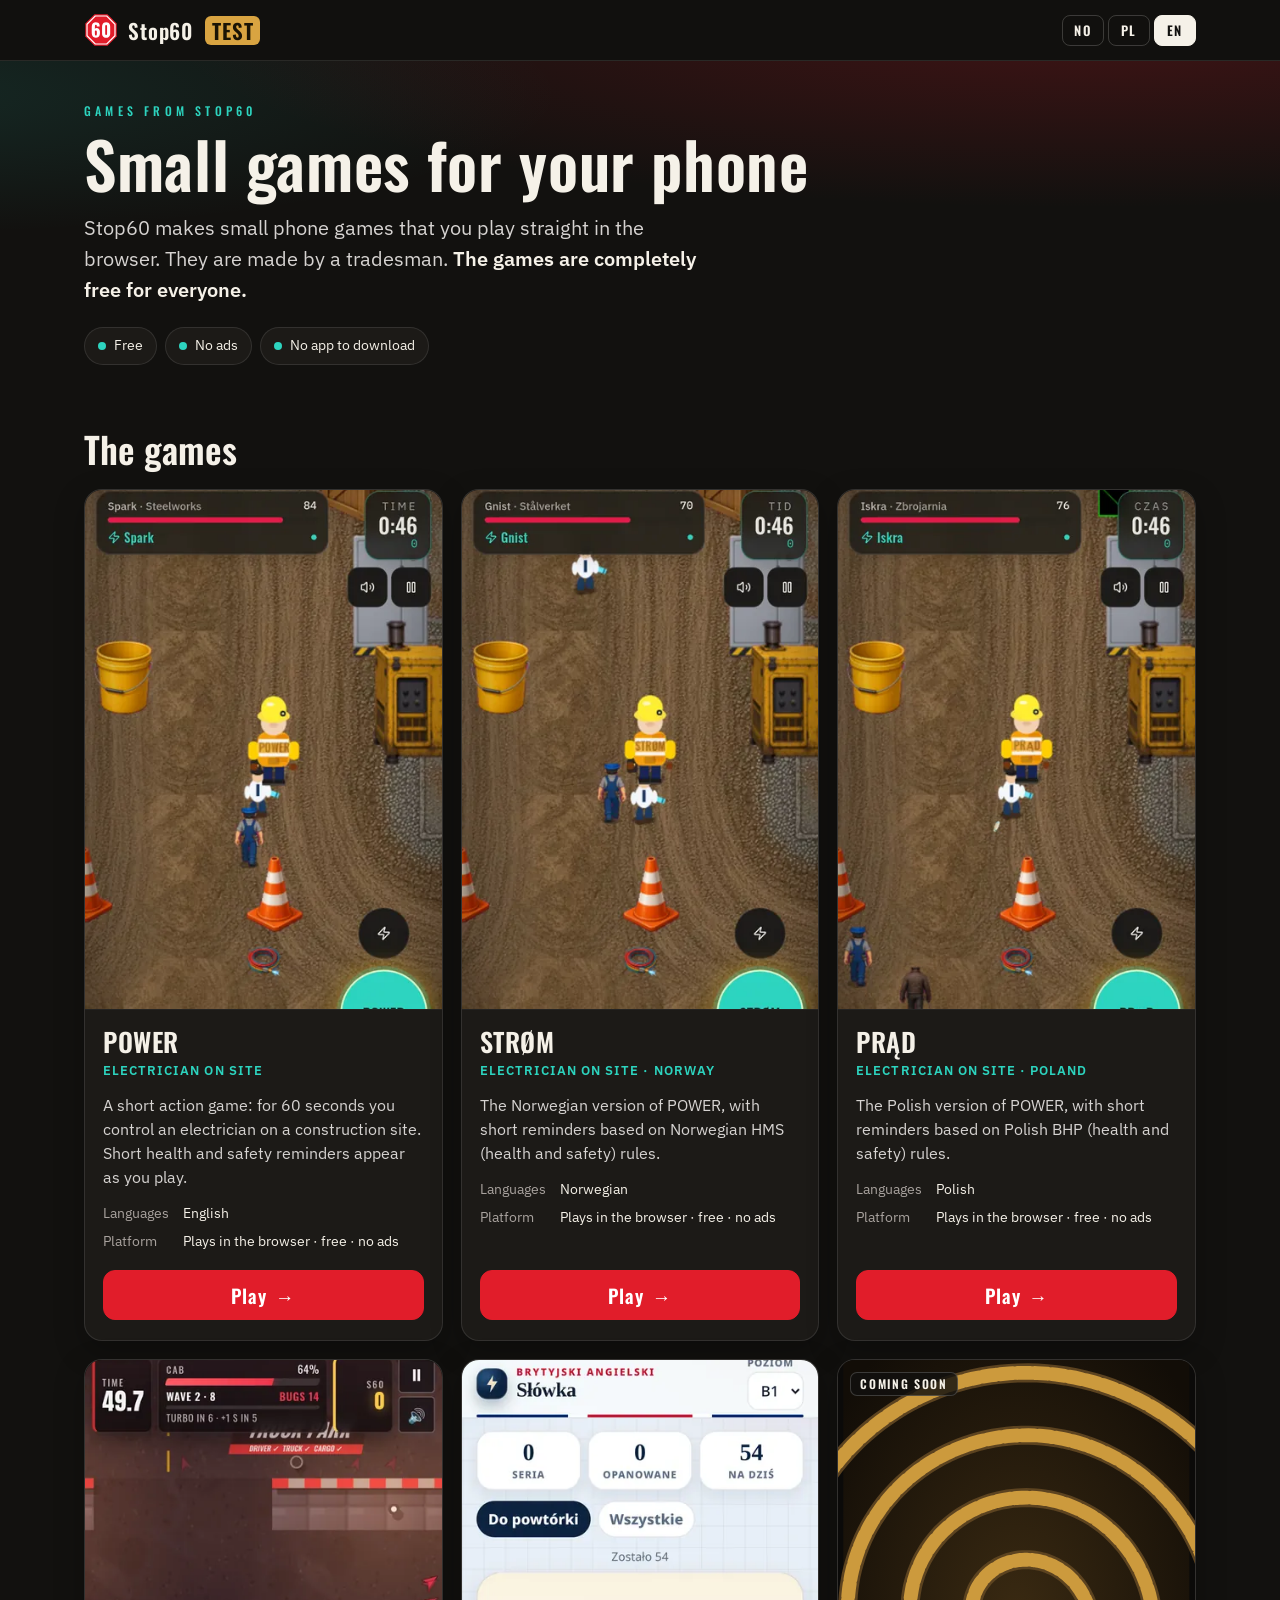
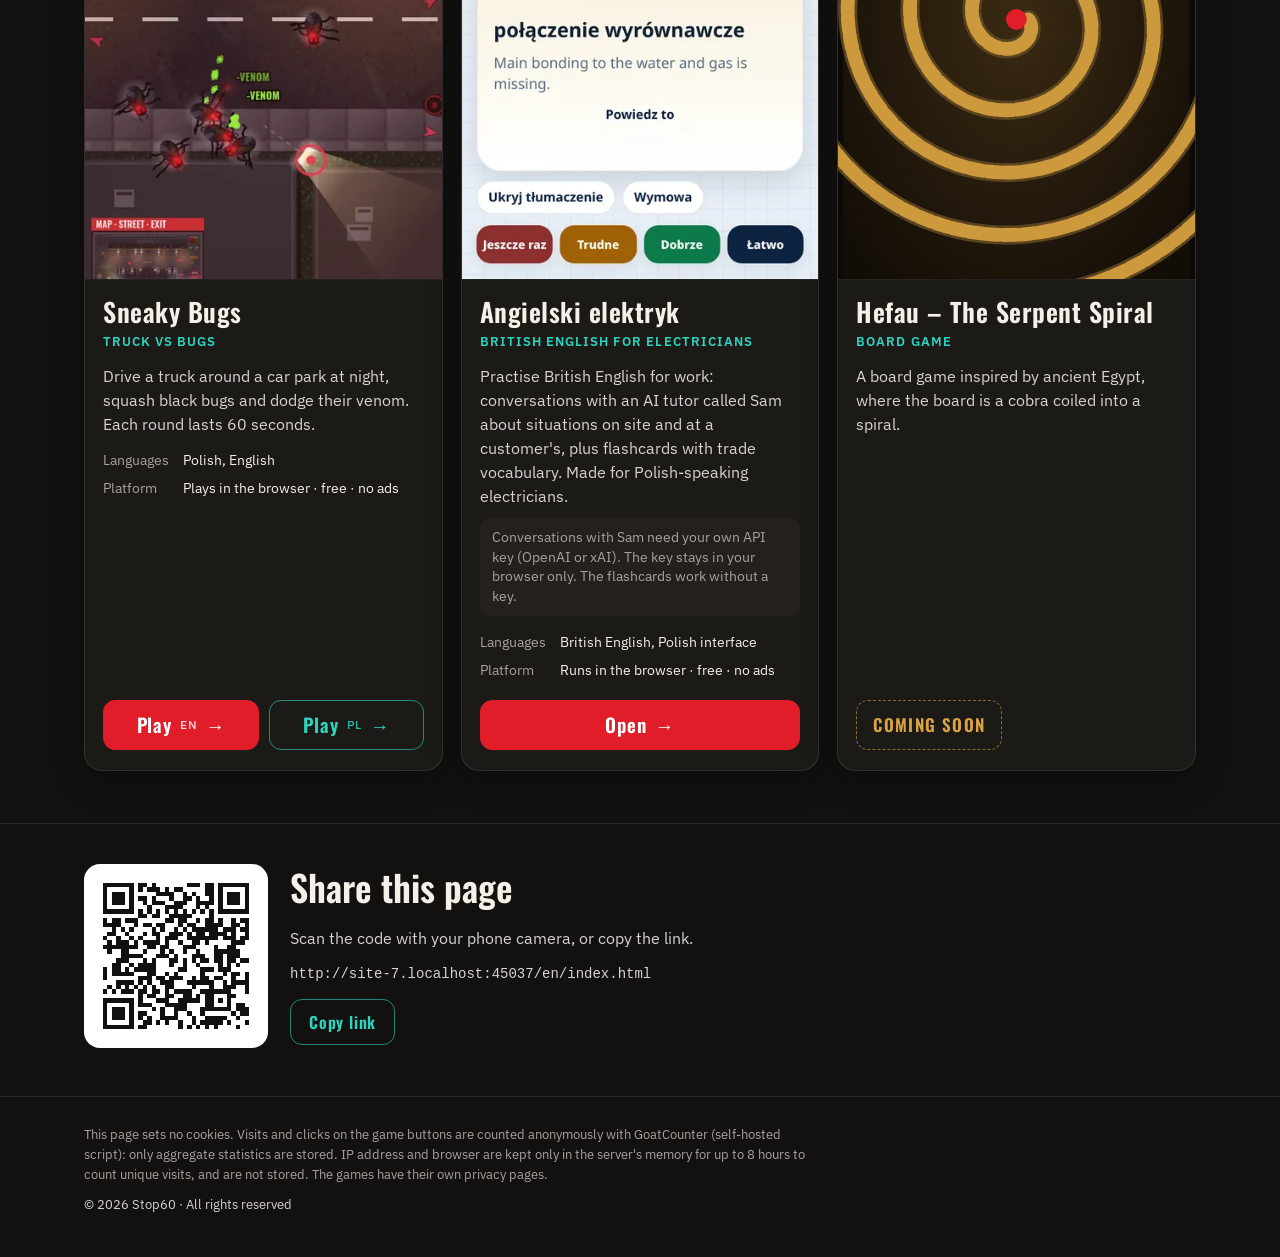
==== en/index.html @ 4aaf7605 "Stop60 portfolio – hidden test (noindex): NO/PL/EN, fresh screenshots, QR share, GoatCounter events," ====
<!DOCTYPE html>
<!-- Copyright (c) 2026 Stop60. All rights reserved. -->
<html lang="en">
<head>
<meta charset="utf-8"/>
<meta name="viewport" content="width=device-width, initial-scale=1, viewport-fit=cover"/>
<meta name="robots" content="noindex,nofollow"/>
<title>Stop60 – small free browser games</title>
<meta name="description" content="Small phone games from Stop60. Play straight in the browser, completely free and with no ads. English, Norwegian and Polish."/>
<meta name="theme-color" content="#12110f"/>
<meta name="color-scheme" content="dark"/>
<link rel="canonical" href="https://stop60.no/portfolio/en/"/>
<link rel="alternate" hreflang="nb" href="https://stop60.no/portfolio/"/>
<link rel="alternate" hreflang="pl" href="https://stop60.no/portfolio/pl/"/>
<link rel="alternate" hreflang="en" href="https://stop60.no/portfolio/en/"/>
<link rel="alternate" hreflang="x-default" href="https://stop60.no/portfolio/"/>
<link rel="icon" type="image/svg+xml" href="../assets/favicon.svg"/>
<link rel="apple-touch-icon" href="../assets/apple-touch-icon.png"/>
<link rel="preload" href="../fonts/oswald-latin.woff2" as="font" type="font/woff2" crossorigin/>
<link rel="stylesheet" href="../fonts/fonts.css"/>
<link rel="stylesheet" href="../assets/style.css?v=1"/>
<meta property="og:type" content="website"/>
<meta property="og:site_name" content="Stop60"/>
<meta property="og:title" content="Stop60 – small free browser games"/>
<meta property="og:description" content="Small phone games from Stop60. Play straight in the browser, completely free and with no ads. English, Norwegian and Polish."/>
<meta property="og:url" content="https://stop60.no/portfolio-test/en/"/>
<meta property="og:locale" content="en_GB"/>
<meta property="og:locale:alternate" content="nb_NO"/>
<meta property="og:locale:alternate" content="pl_PL"/>
<meta property="og:image" content="https://stop60.no/portfolio-test/assets/og-en.jpg"/>
<meta property="og:image:type" content="image/jpeg"/>
<meta property="og:image:width" content="1200"/>
<meta property="og:image:height" content="630"/>
<meta property="og:image:alt" content="Stop60 – Small free browser games"/>
<meta name="twitter:card" content="summary_large_image"/>
<meta name="twitter:title" content="Stop60 – small free browser games"/>
<meta name="twitter:description" content="Small phone games from Stop60. Play straight in the browser, completely free and with no ads. English, Norwegian and Polish."/>
<meta name="twitter:image" content="https://stop60.no/portfolio-test/assets/og-en.jpg"/>
<meta name="twitter:image:alt" content="Stop60 – Small free browser games"/>
<script type="application/ld+json">{"@context":"https://schema.org","@graph":[{"@type":"Organization","@id":"https://stop60.no/#org","name":"Stop60","url":"https://stop60.no/","logo":"https://stop60.no/assets/apple-touch-icon.png"},{"@type":"ItemList","name":"Stop60 – small free browser games","url":"https://stop60.no/portfolio/en/","itemListElement":[{"@type":"ListItem","position":1,"item":{"@type":"VideoGame","name":"POWER","url":"https://stop60.no/power/","description":"A short action game: for 60 seconds you control an electrician on a construction site. Short health and safety reminders appear as you play.","inLanguage":["en"],"image":"https://stop60.no/portfolio-test/assets/img/power-800.webp","operatingSystem":"Any (web browser)","isAccessibleForFree":true,"offers":{"@type":"Offer","price":"0","priceCurrency":"NOK"},"publisher":{"@id":"https://stop60.no/#org"},"author":{"@id":"https://stop60.no/#org"},"gamePlatform":"Web browser","applicationCategory":"GameApplication","playMode":"SinglePlayer"}},{"@type":"ListItem","position":2,"item":{"@type":"VideoGame","name":"STRØM","url":"https://stop60.no/strom/","description":"The Norwegian version of POWER, with short reminders based on Norwegian HMS (health and safety) rules.","inLanguage":["nb"],"image":"https://stop60.no/portfolio-test/assets/img/strom-800.webp","operatingSystem":"Any (web browser)","isAccessibleForFree":true,"offers":{"@type":"Offer","price":"0","priceCurrency":"NOK"},"publisher":{"@id":"https://stop60.no/#org"},"author":{"@id":"https://stop60.no/#org"},"gamePlatform":"Web browser","applicationCategory":"GameApplication","playMode":"SinglePlayer"}},{"@type":"ListItem","position":3,"item":{"@type":"VideoGame","name":"PRĄD","url":"https://stop60.no/prad/","description":"The Polish version of POWER, with short reminders based on Polish BHP (health and safety) rules.","inLanguage":["pl"],"image":"https://stop60.no/portfolio-test/assets/img/prad-800.webp","operatingSystem":"Any (web browser)","isAccessibleForFree":true,"offers":{"@type":"Offer","price":"0","priceCurrency":"NOK"},"publisher":{"@id":"https://stop60.no/#org"},"author":{"@id":"https://stop60.no/#org"},"gamePlatform":"Web browser","applicationCategory":"GameApplication","playMode":"SinglePlayer"}},{"@type":"ListItem","position":4,"item":{"@type":"VideoGame","name":"Sneaky Bugs","url":"https://stop60.no/robaki/","description":"Drive a truck around a car park at night, squash black bugs and dodge their venom. Each round lasts 60 seconds.","inLanguage":["pl","en"],"image":"https://stop60.no/portfolio-test/assets/img/robaki-800.webp","operatingSystem":"Any (web browser)","isAccessibleForFree":true,"offers":{"@type":"Offer","price":"0","priceCurrency":"NOK"},"publisher":{"@id":"https://stop60.no/#org"},"author":{"@id":"https://stop60.no/#org"},"gamePlatform":"Web browser","applicationCategory":"GameApplication","playMode":"SinglePlayer"}},{"@type":"ListItem","position":5,"item":{"@type":"WebApplication","name":"Angielski elektryk","url":"https://stop60.no/angielski-elektryk/","description":"Practise British English for work: conversations with an AI tutor called Sam about situations on site and at a customer's, plus flashcards with trade vocabulary. Made for Polish-speaking electricians.","inLanguage":["en","pl"],"image":"https://stop60.no/portfolio-test/assets/img/angielski-cards-800.webp","operatingSystem":"Any (web browser)","isAccessibleForFree":true,"offers":{"@type":"Offer","price":"0","priceCurrency":"NOK"},"publisher":{"@id":"https://stop60.no/#org"},"author":{"@id":"https://stop60.no/#org"},"applicationCategory":"EducationalApplication"}}]}]}</script>
<script data-goatcounter="https://jtaczala-games.goatcounter.com/count" async src="../count.js"></script>
<script defer src="../assets/qrcode.min.js"></script>
<script defer src="../assets/app.js?v=1"></script>
</head>
<body data-i18n='{&quot;copied&quot;: &quot;Link copied&quot;, &quot;copy&quot;: &quot;Copy link&quot;, &quot;qr&quot;: &quot;QR code for this page&quot;}'>
<a class="skip" href="#main">Skip to content</a>
<header class="top"><div class="wrap">
<a class="brand" href="./" aria-label="Stop60"><img src="../assets/favicon.svg" alt="" width="34" height="34"/><span>Stop60</span> <span class="badge" title="Test version – not published">TEST</span></a>
<nav aria-label="Language"><ul class="lang"><li><a href="../" hreflang="nb" lang="nb" title="Norsk" data-gc="portfolio-lang-no">NO</a></li><li><a href="../pl/" hreflang="pl" lang="pl" title="Polski" data-gc="portfolio-lang-pl">PL</a></li><li><a href="../en/" hreflang="en" lang="en" title="English" data-gc="portfolio-lang-en" aria-current="page">EN</a></li></ul></nav>
</div></header>
<main id="main">
<section class="intro"><div class="wrap">
<p class="k">Games from Stop60</p>
<h1>Small games for your phone</h1>
<p class="lead">Stop60 makes small phone games that you play straight in the browser. They are made by a tradesman. <b>The games are completely free for everyone.</b></p>
<ul class="pills"><li>Free</li><li>No ads</li><li>No app to download</li></ul>
</div></section>
<section class="s" id="games"><div class="wrap">
<h2>The games</h2>
<ul class="games">
<li class="game" id="power"><div class="shot"><img src="../assets/img/power-420.webp" srcset="../assets/img/power-420.webp 420w, ../assets/img/power-800.webp 800w" sizes="(min-width:1080px) 360px, (min-width:720px) 46vw, 92vw" width="800" height="1201" loading="lazy" decoding="async" alt="POWER – screenshot"/></div><div class="body"><h3>POWER</h3><p class="sub">Electrician on site</p><p class="desc">A short action game: for 60 seconds you control an electrician on a construction site. Short health and safety reminders appear as you play.</p><dl class="meta"><dt>Languages</dt><dd>English</dd><dt>Platform</dt><dd>Plays in the browser · free · no ads</dd></dl><div class="acts"><a class="btn" href="/power/?ref=portfolio" data-gc="portfolio-click-power">Play</a></div></div></li>
<li class="game" id="strom"><div class="shot"><img src="../assets/img/strom-420.webp" srcset="../assets/img/strom-420.webp 420w, ../assets/img/strom-800.webp 800w" sizes="(min-width:1080px) 360px, (min-width:720px) 46vw, 92vw" width="800" height="1201" loading="lazy" decoding="async" alt="STRØM – screenshot"/></div><div class="body"><h3>STRØM</h3><p class="sub">Electrician on site · Norway</p><p class="desc">The Norwegian version of POWER, with short reminders based on Norwegian HMS (health and safety) rules.</p><dl class="meta"><dt>Languages</dt><dd>Norwegian</dd><dt>Platform</dt><dd>Plays in the browser · free · no ads</dd></dl><div class="acts"><a class="btn" href="/strom/?ref=portfolio" data-gc="portfolio-click-strom">Play</a></div></div></li>
<li class="game" id="prad"><div class="shot"><img src="../assets/img/prad-420.webp" srcset="../assets/img/prad-420.webp 420w, ../assets/img/prad-800.webp 800w" sizes="(min-width:1080px) 360px, (min-width:720px) 46vw, 92vw" width="800" height="1201" loading="lazy" decoding="async" alt="PRĄD – screenshot"/></div><div class="body"><h3>PRĄD</h3><p class="sub">Electrician on site · Poland</p><p class="desc">The Polish version of POWER, with short reminders based on Polish BHP (health and safety) rules.</p><dl class="meta"><dt>Languages</dt><dd>Polish</dd><dt>Platform</dt><dd>Plays in the browser · free · no ads</dd></dl><div class="acts"><a class="btn" href="/prad/?ref=portfolio" data-gc="portfolio-click-prad">Play</a></div></div></li>
<li class="game" id="robaki"><div class="shot"><img src="../assets/img/robaki-en-420.webp" srcset="../assets/img/robaki-en-420.webp 420w, ../assets/img/robaki-en-800.webp 800w" sizes="(min-width:1080px) 360px, (min-width:720px) 46vw, 92vw" width="800" height="1201" loading="lazy" decoding="async" alt="Sneaky Bugs – screenshot"/></div><div class="body"><h3>Sneaky Bugs</h3><p class="sub">Truck vs bugs</p><p class="desc">Drive a truck around a car park at night, squash black bugs and dodge their venom. Each round lasts 60 seconds.</p><dl class="meta"><dt>Languages</dt><dd>Polish, English</dd><dt>Platform</dt><dd>Plays in the browser · free · no ads</dd></dl><div class="acts"><a class="btn" href="/robaki/en/?ref=portfolio" data-gc="portfolio-click-robaki-en" hreflang="en">Play <small>EN</small></a><a class="btn alt" href="/robaki/?ref=portfolio" data-gc="portfolio-click-robaki" hreflang="pl">Play <small>PL</small></a></div></div></li>
<li class="game" id="angielski"><div class="shot"><img src="../assets/img/angielski-cards-420.webp" srcset="../assets/img/angielski-cards-420.webp 420w, ../assets/img/angielski-cards-800.webp 800w" sizes="(min-width:1080px) 360px, (min-width:720px) 46vw, 92vw" width="800" height="1201" loading="lazy" decoding="async" alt="Angielski elektryk – screenshot"/></div><div class="body"><h3>Angielski elektryk</h3><p class="sub">British English for electricians</p><p class="desc">Practise British English for work: conversations with an AI tutor called Sam about situations on site and at a customer&#x27;s, plus flashcards with trade vocabulary. Made for Polish-speaking electricians.</p><p class="note">Conversations with Sam need your own API key (OpenAI or xAI). The key stays in your browser only. The flashcards work without a key.</p><dl class="meta"><dt>Languages</dt><dd>British English, Polish interface</dd><dt>Platform</dt><dd>Runs in the browser · free · no ads</dd></dl><div class="acts"><a class="btn" href="/angielski-elektryk/?ref=portfolio" data-gc="portfolio-click-angielski">Open</a></div></div></li>
<li class="game" id="hefau"><div class="shot"><svg viewBox="0 0 400 600" role="img" aria-label="Hefau – The Serpent Spiral" xmlns="http://www.w3.org/2000/svg">
<defs><radialGradient id="sg" cx="50%" cy="50%" r="65%"><stop offset="0" stop-color="#3a2a12"/><stop offset="1" stop-color="#120d07"/></radialGradient></defs>
<rect width="400" height="600" fill="url(#sg)"/>
<path d="M214.0,300.0 L214.4,300.6 L214.8,301.1 L215.2,301.8 L215.6,302.4 L215.9,303.1 L216.2,303.8 L216.5,304.5 L216.7,305.3 L216.9,306.1 L217.1,306.9 L217.2,307.7 L217.3,308.5 L217.3,309.4 L217.3,310.3 L217.3,311.2 L217.2,312.1 L217.1,313.0 L216.9,313.9 L216.7,314.8 L216.5,315.8 L216.1,316.7 L215.8,317.6 L215.4,318.6 L214.9,319.5 L214.4,320.4 L213.9,321.3 L213.3,322.2 L212.6,323.1 L211.9,323.9 L211.2,324.8 L210.4,325.6 L209.6,326.4 L208.7,327.1 L207.8,327.9 L206.8,328.6 L205.8,329.2 L204.7,329.9 L203.6,330.5 L202.5,331.0 L201.3,331.5 L200.1,332.0 L198.9,332.4 L197.6,332.8 L196.3,333.1 L195.0,333.4 L193.7,333.6 L192.3,333.8 L190.9,333.9 L189.5,333.9 L188.0,333.9 L186.6,333.8 L185.1,333.7 L183.7,333.5 L182.2,333.2 L180.7,332.9 L179.2,332.5 L177.7,332.1 L176.3,331.6 L174.8,331.0 L173.3,330.3 L171.9,329.6 L170.5,328.8 L169.1,327.9 L167.7,327.0 L166.3,326.0 L165.0,325.0 L163.7,323.9 L162.5,322.7 L161.2,321.5 L160.0,320.2 L158.9,318.8 L157.8,317.4 L156.8,315.9 L155.8,314.4 L154.8,312.8 L153.9,311.2 L153.1,309.5 L152.4,307.8 L151.7,306.0 L151.0,304.2 L150.5,302.3 L150.0,300.4 L149.6,298.5 L149.2,296.6 L148.9,294.6 L148.8,292.6 L148.6,290.5 L148.6,288.5 L148.7,286.4 L148.8,284.4 L149.0,282.3 L149.3,280.2 L149.7,278.1 L150.2,276.0 L150.8,273.9 L151.4,271.8 L152.2,269.7 L153.0,267.7 L153.9,265.6 L154.9,263.6 L156.0,261.6 L157.2,259.7 L158.4,257.8 L159.8,255.9 L161.2,254.1 L162.7,252.3 L164.3,250.5 L166.0,248.8 L167.7,247.2 L169.6,245.6 L171.5,244.1 L173.4,242.6 L175.5,241.3 L177.6,240.0 L179.8,238.7 L182.0,237.6 L184.3,236.5 L186.6,235.5 L189.0,234.6 L191.5,233.8 L194.0,233.1 L196.5,232.5 L199.1,232.0 L201.7,231.5 L204.3,231.2 L207.0,231.0 L209.7,230.9 L212.4,230.9 L215.1,231.0 L217.9,231.2 L220.6,231.5 L223.4,231.9 L226.1,232.4 L228.8,233.1 L231.6,233.8 L234.3,234.7 L236.9,235.7 L239.6,236.8 L242.2,237.9 L244.8,239.3 L247.4,240.7 L249.9,242.2 L252.4,243.8 L254.8,245.6 L257.2,247.4 L259.5,249.3 L261.7,251.4 L263.9,253.5 L266.0,255.7 L268.0,258.0 L269.9,260.5 L271.8,263.0 L273.5,265.5 L275.2,268.2 L276.8,270.9 L278.3,273.8 L279.6,276.6 L280.9,279.6 L282.0,282.6 L283.1,285.7 L284.0,288.8 L284.8,292.0 L285.5,295.2 L286.0,298.5 L286.5,301.7 L286.8,305.1 L287.0,308.4 L287.0,311.8 L286.9,315.2 L286.7,318.6 L286.4,322.0 L285.9,325.4 L285.3,328.8 L284.5,332.2 L283.6,335.6 L282.6,338.9 L281.4,342.3 L280.2,345.6 L278.7,348.8 L277.2,352.0 L275.5,355.2 L273.7,358.3 L271.7,361.4 L269.6,364.4 L267.4,367.3 L265.1,370.1 L262.7,372.9 L260.1,375.6 L257.5,378.2 L254.7,380.7 L251.8,383.1 L248.8,385.4 L245.7,387.6 L242.5,389.7 L239.2,391.6 L235.9,393.5 L232.4,395.2 L228.9,396.8 L225.3,398.2 L221.6,399.6 L217.8,400.7 L214.0,401.8 L210.2,402.7 L206.3,403.4 L202.3,404.0 L198.4,404.5 L194.3,404.8 L190.3,404.9 L186.2,404.9 L182.2,404.8 L178.1,404.4 L174.0,403.9 L169.9,403.3 L165.9,402.5 L161.8,401.5 L157.8,400.4 L153.8,399.1 L149.9,397.7 L146.0,396.1 L142.1,394.3 L138.3,392.4 L134.6,390.3 L130.9,388.1 L127.3,385.7 L123.8,383.2 L120.3,380.6 L117.0,377.8 L113.8,374.8 L110.6,371.7 L107.6,368.5 L104.7,365.2 L101.9,361.8 L99.2,358.2 L96.7,354.5 L94.3,350.7 L92.0,346.8 L89.9,342.8 L87.9,338.7 L86.1,334.5 L84.5,330.3 L83.0,325.9 L81.6,321.5 L80.5,317.0 L79.5,312.5 L78.6,307.9 L78.0,303.3 L77.5,298.6 L77.2,293.9 L77.1,289.2 L77.1,284.5 L77.4,279.7 L77.8,274.9 L78.5,270.2 L79.3,265.5 L80.2,260.7 L81.4,256.0 L82.8,251.4 L84.3,246.7 L86.1,242.2 L88.0,237.6 L90.0,233.2 L92.3,228.8 L94.8,224.5 L97.4,220.2 L100.2,216.1 L103.1,212.0 L106.2,208.1 L109.5,204.3 L112.9,200.5 L116.5,197.0 L120.3,193.5 L124.1,190.2 L128.1,187.0 L132.3,183.9 L136.6,181.0 L141.0,178.3 L145.5,175.7 L150.1,173.3 L154.8,171.1 L159.7,169.1 L164.6,167.2 L169.6,165.5 L174.7,164.0 L179.8,162.7 L185.0,161.6 L190.3,160.7 L195.6,160.0 L200.9,159.5 L206.3,159.2 L211.7,159.1 L217.2,159.2 L222.6,159.5 L228.0,160.1 L233.5,160.8 L238.9,161.8 L244.3,162.9 L249.6,164.3 L254.9,165.9 L260.2,167.7 L265.4,169.7 L270.5,171.9 L275.6,174.3 L280.6,176.9 L285.5,179.7 L290.3,182.7 L295.0,185.9 L299.6,189.3 L304.0,192.9 L308.4,196.6 L312.6,200.6 L316.6,204.7 L320.5,208.9 L324.3,213.3 L327.9,217.9 L331.3,222.6 L334.5,227.5 L337.6,232.5 L340.5,237.6 L343.2,242.9 L345.7,248.2 L347.9,253.7 L350.0,259.3 L351.9,264.9 L353.6,270.7 L355.0,276.5 L356.2,282.4 L357.2,288.3 L358.0,294.3 L358.5,300.4 L358.8,306.4 L358.9,312.5 L358.8,318.6 L358.4,324.8 L357.7,330.9 L356.9,337.0 L355.8,343.1 L354.4,349.1 L352.9,355.1 L351.0,361.1 L349.0,367.0 L346.7,372.8 L344.2,378.6 L341.5,384.3 L338.5,389.8 L335.4,395.3 L332.0,400.7 L328.4,405.9 L324.6,411.1 L320.6,416.0 L316.3,420.9 L311.9,425.6 L307.3,430.1 L302.6,434.4 L297.6,438.6 L292.5,442.6 L287.2,446.4 L281.7,450.0 L276.1,453.4 L270.4,456.6 L264.5,459.6 L258.5,462.4 L252.4,464.9 L246.2,467.2 L239.9,469.3 L233.5,471.1 L227.0,472.7 L220.4,474.0 L213.8,475.1 L207.1,476.0 L200.4,476.6 L193.6,476.9 L186.9,476.9 L180.1,476.7 L173.3,476.3 L166.5,475.6 L159.7,474.6 L152.9,473.3 L146.2,471.8 L139.5,470.1 L132.9,468.1 L126.4,465.8 L119.9,463.2 L113.5,460.4 L107.2,457.4 L101.0,454.1 L95.0,450.6 L89.0,446.8 L83.2,442.8 L77.6,438.6 L72.1,434.1 L66.7,429.4 L61.6,424.5 L56.6,419.4 L51.8,414.1 L47.1,408.7 L42.7,403.0 L38.5,397.1 L34.6,391.1 L30.8,384.9 L27.3,378.6 L24.0,372.1 L21.0,365.5 L18.2,358.7 L15.7,351.8 L13.4,344.9 L11.4,337.8 L9.6,330.6 L8.2,323.4 L7.0,316.1 L6.1,308.7 L5.4,301.3 L5.1,293.9 L5.0,286.4 L5.3,278.9 L5.8,271.4 L6.6,263.9 L7.7,256.5 L9.0,249.1 L10.7,241.7 L12.7,234.3 L14.9,227.1 L17.4,219.9 L20.2,212.8 L23.3,205.8 L26.6,198.9 L30.2,192.1 L34.1,185.4 L38.3,178.9 L42.7,172.5 L47.3,166.3 L52.2,160.3 L57.4,154.4 L62.7,148.8 L68.3,143.3 L74.1,138.1 L80.2,133.0 L86.4,128.2 L92.8,123.6 L99.4,119.2 L106.2,115.1 L113.1,111.3 L120.2,107.7 L127.5,104.4 L134.9,101.3 L142.4,98.6 L150.0,96.1 L157.7,93.9 L165.6,92.0 L173.5,90.4 L181.5,89.1 L189.5,88.1 L197.6,87.4 L205.7,87.1 L213.9,87.0 L222.1,87.2 L230.2,87.8 L238.4,88.7 L246.5,89.9 L254.6,91.4 L262.7,93.2 L270.7,95.3 L278.6,97.8 L286.5,100.5 L294.2,103.6 L301.8,106.9 L309.4,110.6 L316.8,114.5 L324.0,118.8 L331.1,123.3 L338.0,128.1 L344.8,133.1 L351.3,138.5 L357.7,144.0 L363.9,149.9 L369.8,156.0 L375.6,162.3 L381.0,168.8 L386.3,175.6 L391.3,182.6 L396.0,189.8 L400.5,197.1 L404.6,204.7 L408.5,212.4 L412.1,220.3 L415.5,228.3 L418.5,236.4 L421.1,244.7 L423.5,253.1 L425.6,261.6 L427.3,270.2 L428.7,278.9 L429.8,287.6 L430.6,296.4 L431.0,305.2 L431.0,314.0 L430.8,322.9 L430.2,331.8 L429.2,340.6 L427.9,349.4 L426.3,358.2 L424.3,366.9 L422.0,375.6 L419.4,384.2 L416.4,392.7 L413.1,401.0 L409.5,409.3 L405.6,417.4 L401.3,425.4 L396.7,433.3 L391.8,441.0 L386.7,448.5 L381.2,455.8 L375.4,462.9 L369.4,469.8 L363.1,476.4 L356.5,482.9 L349.7,489.1 L342.6,495.0 L335.3,500.7 L327.8,506.1 L320.0,511.2 L312.1,516.0 L303.9,520.5 L295.6,524.7 L287.1,528.6 L278.5,532.2 L269.7,535.4 L260.7,538.4 L251.7,540.9 L242.5,543.2 L233.2,545.0 L223.9,546.6 L214.5,547.7 L205.0,548.6 L195.5,549.0 L186.0,549.1 L176.4,548.8 L166.9,548.2 L157.4,547.1 L147.9,545.8 L138.4,544.0 L129.0,541.9 L119.7,539.4 L110.5,536.6 L101.3,533.4 L92.3,529.9 L83.4,526.0 L74.6,521.8 L66.0,517.2 L57.6,512.3 L49.3,507.0 L41.2,501.5 L33.4,495.6 L25.7,489.4 L18.3,482.9 L11.1,476.2 L4.2,469.1 L-2.5,461.8 L-8.8,454.2 L-14.9,446.3 L-20.7,438.3 L-26.2,429.9 L-31.4,421.4 L-36.3,412.7 L-40.8,403.7 L-45.0,394.6 L-48.9,385.3 L-52.4,375.9 L-55.5,366.3 L-58.3,356.6 L-60.7,346.8 L-62.7,336.8 L-64.4,326.8 L-65.6,316.7 L-66.5,306.6 L-67.0,296.4 L-67.1,286.2 L-66.9,275.9 L-66.2,265.7 L-65.1,255.5 L-63.6,245.3 L-61.8,235.2 L-59.5,225.1 L-56.9,215.1 L-53.9,205.2 L-50.5,195.4 L-46.7,185.7 L-42.6,176.2 L-38.0,166.8 L-33.2,157.6 L-27.9,148.5 L-22.3,139.7 L-16.4,131.1 L-10.1,122.6 L-3.5,114.4 L3.4,106.5 L10.7,98.8 L18.2,91.4 L26.0,84.3 L34.1,77.4 L42.5,70.9 L51.1,64.7 L60.0,58.8 L69.1,53.2 L78.4,48.0 L88.0,43.1 L97.7,38.6 L107.6,34.5 L117.7,30.7 L127.9,27.4 L138.3,24.4 L148.8,21.8 L159.4,19.6 L170.1,17.8 L180.9,16.5 L191.7,15.5 L202.6,14.9 L213.5,14.8 L224.4,15.1 L235.3,15.8 L246.2,16.9 L257.1,18.5 L267.9,20.4 L278.6,22.8 L289.3,25.6 L299.9,28.8 L310.3,32.4 L320.6,36.4 L330.8,40.8 L340.8,45.6 L350.7,50.8 L360.3,56.4 L369.8,62.3 L379.0,68.6 L388.0,75.3 L396.7,82.3 L405.2,89.7 L413.4,97.4 L421.3,105.4 L428.9,113.7 L436.2,122.3 L443.2,131.2 L449.8,140.4 L456.1,149.8 L462.1,159.5 L467.6,169.4 L472.8,179.6 L477.7,189.9 L482.1,200.4 L486.1,211.2 L489.7,222.0 L492.9,233.1 L495.7,244.2 L498.0,255.5 L499.9,266.8 L501.4,278.3 L502.5,289.8 L503.1,301.4 L503.2,313.0 L503.0,324.6 L502.2,336.2 L501.1,347.8 L499.5,359.3 L497.4,370.8 L494.9,382.2 L492.0,393.6 L488.6,404.8 L484.8,415.9 L480.6,426.9 L475.9,437.7 L470.8,448.3 L465.3,458.8 L459.4,469.1 L453.2,479.1 L446.5,488.9 L439.4,498.5 L432.0,507.8 L424.2,516.8 L416.1,525.5 L407.6,533.9 L398.8,542.0 L389.7,549.8 L380.2,557.2 L370.5,564.3 L360.5,571.0 L350.3,577.3 L339.8,583.2 L329.0,588.7 L318.1,593.9 L306.9,598.6 L295.6,602.9 L284.0,606.7 L272.4,610.1 L260.5,613.1 L248.6,615.6 L236.6,617.7 L224.4,619.3 L212.2,620.4 L200.0,621.1" fill="none" stroke="#5c4320" stroke-width="22" stroke-linecap="round"/>
<path d="M214.0,300.0 L214.4,300.6 L214.8,301.1 L215.2,301.8 L215.6,302.4 L215.9,303.1 L216.2,303.8 L216.5,304.5 L216.7,305.3 L216.9,306.1 L217.1,306.9 L217.2,307.7 L217.3,308.5 L217.3,309.4 L217.3,310.3 L217.3,311.2 L217.2,312.1 L217.1,313.0 L216.9,313.9 L216.7,314.8 L216.5,315.8 L216.1,316.7 L215.8,317.6 L215.4,318.6 L214.9,319.5 L214.4,320.4 L213.9,321.3 L213.3,322.2 L212.6,323.1 L211.9,323.9 L211.2,324.8 L210.4,325.6 L209.6,326.4 L208.7,327.1 L207.8,327.9 L206.8,328.6 L205.8,329.2 L204.7,329.9 L203.6,330.5 L202.5,331.0 L201.3,331.5 L200.1,332.0 L198.9,332.4 L197.6,332.8 L196.3,333.1 L195.0,333.4 L193.7,333.6 L192.3,333.8 L190.9,333.9 L189.5,333.9 L188.0,333.9 L186.6,333.8 L185.1,333.7 L183.7,333.5 L182.2,333.2 L180.7,332.9 L179.2,332.5 L177.7,332.1 L176.3,331.6 L174.8,331.0 L173.3,330.3 L171.9,329.6 L170.5,328.8 L169.1,327.9 L167.7,327.0 L166.3,326.0 L165.0,325.0 L163.7,323.9 L162.5,322.7 L161.2,321.5 L160.0,320.2 L158.9,318.8 L157.8,317.4 L156.8,315.9 L155.8,314.4 L154.8,312.8 L153.9,311.2 L153.1,309.5 L152.4,307.8 L151.7,306.0 L151.0,304.2 L150.5,302.3 L150.0,300.4 L149.6,298.5 L149.2,296.6 L148.9,294.6 L148.8,292.6 L148.6,290.5 L148.6,288.5 L148.7,286.4 L148.8,284.4 L149.0,282.3 L149.3,280.2 L149.7,278.1 L150.2,276.0 L150.8,273.9 L151.4,271.8 L152.2,269.7 L153.0,267.7 L153.9,265.6 L154.9,263.6 L156.0,261.6 L157.2,259.7 L158.4,257.8 L159.8,255.9 L161.2,254.1 L162.7,252.3 L164.3,250.5 L166.0,248.8 L167.7,247.2 L169.6,245.6 L171.5,244.1 L173.4,242.6 L175.5,241.3 L177.6,240.0 L179.8,238.7 L182.0,237.6 L184.3,236.5 L186.6,235.5 L189.0,234.6 L191.5,233.8 L194.0,233.1 L196.5,232.5 L199.1,232.0 L201.7,231.5 L204.3,231.2 L207.0,231.0 L209.7,230.9 L212.4,230.9 L215.1,231.0 L217.9,231.2 L220.6,231.5 L223.4,231.9 L226.1,232.4 L228.8,233.1 L231.6,233.8 L234.3,234.7 L236.9,235.7 L239.6,236.8 L242.2,237.9 L244.8,239.3 L247.4,240.7 L249.9,242.2 L252.4,243.8 L254.8,245.6 L257.2,247.4 L259.5,249.3 L261.7,251.4 L263.9,253.5 L266.0,255.7 L268.0,258.0 L269.9,260.5 L271.8,263.0 L273.5,265.5 L275.2,268.2 L276.8,270.9 L278.3,273.8 L279.6,276.6 L280.9,279.6 L282.0,282.6 L283.1,285.7 L284.0,288.8 L284.8,292.0 L285.5,295.2 L286.0,298.5 L286.5,301.7 L286.8,305.1 L287.0,308.4 L287.0,311.8 L286.9,315.2 L286.7,318.6 L286.4,322.0 L285.9,325.4 L285.3,328.8 L284.5,332.2 L283.6,335.6 L282.6,338.9 L281.4,342.3 L280.2,345.6 L278.7,348.8 L277.2,352.0 L275.5,355.2 L273.7,358.3 L271.7,361.4 L269.6,364.4 L267.4,367.3 L265.1,370.1 L262.7,372.9 L260.1,375.6 L257.5,378.2 L254.7,380.7 L251.8,383.1 L248.8,385.4 L245.7,387.6 L242.5,389.7 L239.2,391.6 L235.9,393.5 L232.4,395.2 L228.9,396.8 L225.3,398.2 L221.6,399.6 L217.8,400.7 L214.0,401.8 L210.2,402.7 L206.3,403.4 L202.3,404.0 L198.4,404.5 L194.3,404.8 L190.3,404.9 L186.2,404.9 L182.2,404.8 L178.1,404.4 L174.0,403.9 L169.9,403.3 L165.9,402.5 L161.8,401.5 L157.8,400.4 L153.8,399.1 L149.9,397.7 L146.0,396.1 L142.1,394.3 L138.3,392.4 L134.6,390.3 L130.9,388.1 L127.3,385.7 L123.8,383.2 L120.3,380.6 L117.0,377.8 L113.8,374.8 L110.6,371.7 L107.6,368.5 L104.7,365.2 L101.9,361.8 L99.2,358.2 L96.7,354.5 L94.3,350.7 L92.0,346.8 L89.9,342.8 L87.9,338.7 L86.1,334.5 L84.5,330.3 L83.0,325.9 L81.6,321.5 L80.5,317.0 L79.5,312.5 L78.6,307.9 L78.0,303.3 L77.5,298.6 L77.2,293.9 L77.1,289.2 L77.1,284.5 L77.4,279.7 L77.8,274.9 L78.5,270.2 L79.3,265.5 L80.2,260.7 L81.4,256.0 L82.8,251.4 L84.3,246.7 L86.1,242.2 L88.0,237.6 L90.0,233.2 L92.3,228.8 L94.8,224.5 L97.4,220.2 L100.2,216.1 L103.1,212.0 L106.2,208.1 L109.5,204.3 L112.9,200.5 L116.5,197.0 L120.3,193.5 L124.1,190.2 L128.1,187.0 L132.3,183.9 L136.6,181.0 L141.0,178.3 L145.5,175.7 L150.1,173.3 L154.8,171.1 L159.7,169.1 L164.6,167.2 L169.6,165.5 L174.7,164.0 L179.8,162.7 L185.0,161.6 L190.3,160.7 L195.6,160.0 L200.9,159.5 L206.3,159.2 L211.7,159.1 L217.2,159.2 L222.6,159.5 L228.0,160.1 L233.5,160.8 L238.9,161.8 L244.3,162.9 L249.6,164.3 L254.9,165.9 L260.2,167.7 L265.4,169.7 L270.5,171.9 L275.6,174.3 L280.6,176.9 L285.5,179.7 L290.3,182.7 L295.0,185.9 L299.6,189.3 L304.0,192.9 L308.4,196.6 L312.6,200.6 L316.6,204.7 L320.5,208.9 L324.3,213.3 L327.9,217.9 L331.3,222.6 L334.5,227.5 L337.6,232.5 L340.5,237.6 L343.2,242.9 L345.7,248.2 L347.9,253.7 L350.0,259.3 L351.9,264.9 L353.6,270.7 L355.0,276.5 L356.2,282.4 L357.2,288.3 L358.0,294.3 L358.5,300.4 L358.8,306.4 L358.9,312.5 L358.8,318.6 L358.4,324.8 L357.7,330.9 L356.9,337.0 L355.8,343.1 L354.4,349.1 L352.9,355.1 L351.0,361.1 L349.0,367.0 L346.7,372.8 L344.2,378.6 L341.5,384.3 L338.5,389.8 L335.4,395.3 L332.0,400.7 L328.4,405.9 L324.6,411.1 L320.6,416.0 L316.3,420.9 L311.9,425.6 L307.3,430.1 L302.6,434.4 L297.6,438.6 L292.5,442.6 L287.2,446.4 L281.7,450.0 L276.1,453.4 L270.4,456.6 L264.5,459.6 L258.5,462.4 L252.4,464.9 L246.2,467.2 L239.9,469.3 L233.5,471.1 L227.0,472.7 L220.4,474.0 L213.8,475.1 L207.1,476.0 L200.4,476.6 L193.6,476.9 L186.9,476.9 L180.1,476.7 L173.3,476.3 L166.5,475.6 L159.7,474.6 L152.9,473.3 L146.2,471.8 L139.5,470.1 L132.9,468.1 L126.4,465.8 L119.9,463.2 L113.5,460.4 L107.2,457.4 L101.0,454.1 L95.0,450.6 L89.0,446.8 L83.2,442.8 L77.6,438.6 L72.1,434.1 L66.7,429.4 L61.6,424.5 L56.6,419.4 L51.8,414.1 L47.1,408.7 L42.7,403.0 L38.5,397.1 L34.6,391.1 L30.8,384.9 L27.3,378.6 L24.0,372.1 L21.0,365.5 L18.2,358.7 L15.7,351.8 L13.4,344.9 L11.4,337.8 L9.6,330.6 L8.2,323.4 L7.0,316.1 L6.1,308.7 L5.4,301.3 L5.1,293.9 L5.0,286.4 L5.3,278.9 L5.8,271.4 L6.6,263.9 L7.7,256.5 L9.0,249.1 L10.7,241.7 L12.7,234.3 L14.9,227.1 L17.4,219.9 L20.2,212.8 L23.3,205.8 L26.6,198.9 L30.2,192.1 L34.1,185.4 L38.3,178.9 L42.7,172.5 L47.3,166.3 L52.2,160.3 L57.4,154.4 L62.7,148.8 L68.3,143.3 L74.1,138.1 L80.2,133.0 L86.4,128.2 L92.8,123.6 L99.4,119.2 L106.2,115.1 L113.1,111.3 L120.2,107.7 L127.5,104.4 L134.9,101.3 L142.4,98.6 L150.0,96.1 L157.7,93.9 L165.6,92.0 L173.5,90.4 L181.5,89.1 L189.5,88.1 L197.6,87.4 L205.7,87.1 L213.9,87.0 L222.1,87.2 L230.2,87.8 L238.4,88.7 L246.5,89.9 L254.6,91.4 L262.7,93.2 L270.7,95.3 L278.6,97.8 L286.5,100.5 L294.2,103.6 L301.8,106.9 L309.4,110.6 L316.8,114.5 L324.0,118.8 L331.1,123.3 L338.0,128.1 L344.8,133.1 L351.3,138.5 L357.7,144.0 L363.9,149.9 L369.8,156.0 L375.6,162.3 L381.0,168.8 L386.3,175.6 L391.3,182.6 L396.0,189.8 L400.5,197.1 L404.6,204.7 L408.5,212.4 L412.1,220.3 L415.5,228.3 L418.5,236.4 L421.1,244.7 L423.5,253.1 L425.6,261.6 L427.3,270.2 L428.7,278.9 L429.8,287.6 L430.6,296.4 L431.0,305.2 L431.0,314.0 L430.8,322.9 L430.2,331.8 L429.2,340.6 L427.9,349.4 L426.3,358.2 L424.3,366.9 L422.0,375.6 L419.4,384.2 L416.4,392.7 L413.1,401.0 L409.5,409.3 L405.6,417.4 L401.3,425.4 L396.7,433.3 L391.8,441.0 L386.7,448.5 L381.2,455.8 L375.4,462.9 L369.4,469.8 L363.1,476.4 L356.5,482.9 L349.7,489.1 L342.6,495.0 L335.3,500.7 L327.8,506.1 L320.0,511.2 L312.1,516.0 L303.9,520.5 L295.6,524.7 L287.1,528.6 L278.5,532.2 L269.7,535.4 L260.7,538.4 L251.7,540.9 L242.5,543.2 L233.2,545.0 L223.9,546.6 L214.5,547.7 L205.0,548.6 L195.5,549.0 L186.0,549.1 L176.4,548.8 L166.9,548.2 L157.4,547.1 L147.9,545.8 L138.4,544.0 L129.0,541.9 L119.7,539.4 L110.5,536.6 L101.3,533.4 L92.3,529.9 L83.4,526.0 L74.6,521.8 L66.0,517.2 L57.6,512.3 L49.3,507.0 L41.2,501.5 L33.4,495.6 L25.7,489.4 L18.3,482.9 L11.1,476.2 L4.2,469.1 L-2.5,461.8 L-8.8,454.2 L-14.9,446.3 L-20.7,438.3 L-26.2,429.9 L-31.4,421.4 L-36.3,412.7 L-40.8,403.7 L-45.0,394.6 L-48.9,385.3 L-52.4,375.9 L-55.5,366.3 L-58.3,356.6 L-60.7,346.8 L-62.7,336.8 L-64.4,326.8 L-65.6,316.7 L-66.5,306.6 L-67.0,296.4 L-67.1,286.2 L-66.9,275.9 L-66.2,265.7 L-65.1,255.5 L-63.6,245.3 L-61.8,235.2 L-59.5,225.1 L-56.9,215.1 L-53.9,205.2 L-50.5,195.4 L-46.7,185.7 L-42.6,176.2 L-38.0,166.8 L-33.2,157.6 L-27.9,148.5 L-22.3,139.7 L-16.4,131.1 L-10.1,122.6 L-3.5,114.4 L3.4,106.5 L10.7,98.8 L18.2,91.4 L26.0,84.3 L34.1,77.4 L42.5,70.9 L51.1,64.7 L60.0,58.8 L69.1,53.2 L78.4,48.0 L88.0,43.1 L97.7,38.6 L107.6,34.5 L117.7,30.7 L127.9,27.4 L138.3,24.4 L148.8,21.8 L159.4,19.6 L170.1,17.8 L180.9,16.5 L191.7,15.5 L202.6,14.9 L213.5,14.8 L224.4,15.1 L235.3,15.8 L246.2,16.9 L257.1,18.5 L267.9,20.4 L278.6,22.8 L289.3,25.6 L299.9,28.8 L310.3,32.4 L320.6,36.4 L330.8,40.8 L340.8,45.6 L350.7,50.8 L360.3,56.4 L369.8,62.3 L379.0,68.6 L388.0,75.3 L396.7,82.3 L405.2,89.7 L413.4,97.4 L421.3,105.4 L428.9,113.7 L436.2,122.3 L443.2,131.2 L449.8,140.4 L456.1,149.8 L462.1,159.5 L467.6,169.4 L472.8,179.6 L477.7,189.9 L482.1,200.4 L486.1,211.2 L489.7,222.0 L492.9,233.1 L495.7,244.2 L498.0,255.5 L499.9,266.8 L501.4,278.3 L502.5,289.8 L503.1,301.4 L503.2,313.0 L503.0,324.6 L502.2,336.2 L501.1,347.8 L499.5,359.3 L497.4,370.8 L494.9,382.2 L492.0,393.6 L488.6,404.8 L484.8,415.9 L480.6,426.9 L475.9,437.7 L470.8,448.3 L465.3,458.8 L459.4,469.1 L453.2,479.1 L446.5,488.9 L439.4,498.5 L432.0,507.8 L424.2,516.8 L416.1,525.5 L407.6,533.9 L398.8,542.0 L389.7,549.8 L380.2,557.2 L370.5,564.3 L360.5,571.0 L350.3,577.3 L339.8,583.2 L329.0,588.7 L318.1,593.9 L306.9,598.6 L295.6,602.9 L284.0,606.7 L272.4,610.1 L260.5,613.1 L248.6,615.6 L236.6,617.7 L224.4,619.3 L212.2,620.4 L200.0,621.1" fill="none" stroke="#d9a441" stroke-width="16" stroke-linecap="round" stroke-dasharray="15 5" opacity=".9"/>
<circle cx="200.0" cy="621.1" r="15" fill="#d9a441"/><circle cx="205.0" cy="616.1" r="2.6" fill="#120d07"/>
<circle cx="200" cy="300" r="12" fill="#e11d2a"/>
</svg><span class="tagl">Coming soon</span></div><div class="body"><h3>Hefau – The Serpent Spiral</h3><p class="sub">Board game</p><p class="desc">A board game inspired by ancient Egypt, where the board is a cobra coiled into a spiral.</p><div class="acts"><span class="soon">Coming soon</span></div></div></li>
</ul>
</div></section>
<section class="share" id="share"><div class="wrap sharebox">
<div class="qr" id="qr" role="img" aria-label="QR code for this page"></div>
<div><h2>Share this page</h2><p>Scan the code with your phone camera, or copy the link.</p><p class="url" id="purl">https://stop60.no/portfolio-test/en/</p>
<div class="sbtn"><button type="button" id="copy">Copy link</button><button type="button" id="nshare" hidden>Share …</button></div></div>
</div></section>
</main>
<footer><div class="wrap">
<p>This page sets no cookies. Visits and clicks on the game buttons are counted anonymously with GoatCounter (self-hosted script): only aggregate statistics are stored. IP address and browser are kept only in the server&#x27;s memory for up to 8 hours to count unique visits, and are not stored. The games have their own privacy pages.</p>
<p class="copy">© 2026 Stop60 · All rights reserved</p>
</div></footer>
</body>
</html>
---- fonts/fonts.css ----
/* Self-hosted fonts (SIL Open Font License 1.1, see THIRD-PARTY-NOTICES.md and fonts/OFL-*.txt).
   IBM Plex Sans © IBM Corp.; Oswald © The Oswald Project Authors. Subsets: latin + latin-ext. */
@font-face {
  font-family: 'IBM Plex Sans';
  font-style: normal;
  font-weight: 400;
  font-stretch: 100%;
  font-display: swap;
  src: url(ibm-plex-sans-latin-ext.woff2) format('woff2');
  unicode-range: U+0100-02BA, U+02BD-02C5, U+02C7-02CC, U+02CE-02D7, U+02DD-02FF, U+0304, U+0308, U+0329, U+1D00-1DBF, U+1E00-1E9F, U+1EF2-1EFF, U+2020, U+20A0-20AB, U+20AD-20C0, U+2113, U+2C60-2C7F, U+A720-A7FF;
}
@font-face {
  font-family: 'IBM Plex Sans';
  font-style: normal;
  font-weight: 400;
  font-stretch: 100%;
  font-display: swap;
  src: url(ibm-plex-sans-latin.woff2) format('woff2');
  unicode-range: U+0000-00FF, U+0131, U+0152-0153, U+02BB-02BC, U+02C6, U+02DA, U+02DC, U+0304, U+0308, U+0329, U+2000-206F, U+20AC, U+2122, U+2191, U+2193, U+2212, U+2215, U+FEFF, U+FFFD;
}
@font-face {
  font-family: 'IBM Plex Sans';
  font-style: normal;
  font-weight: 500;
  font-stretch: 100%;
  font-display: swap;
  src: url(ibm-plex-sans-latin-ext.woff2) format('woff2');
  unicode-range: U+0100-02BA, U+02BD-02C5, U+02C7-02CC, U+02CE-02D7, U+02DD-02FF, U+0304, U+0308, U+0329, U+1D00-1DBF, U+1E00-1E9F, U+1EF2-1EFF, U+2020, U+20A0-20AB, U+20AD-20C0, U+2113, U+2C60-2C7F, U+A720-A7FF;
}
@font-face {
  font-family: 'IBM Plex Sans';
  font-style: normal;
  font-weight: 500;
  font-stretch: 100%;
  font-display: swap;
  src: url(ibm-plex-sans-latin.woff2) format('woff2');
  unicode-range: U+0000-00FF, U+0131, U+0152-0153, U+02BB-02BC, U+02C6, U+02DA, U+02DC, U+0304, U+0308, U+0329, U+2000-206F, U+20AC, U+2122, U+2191, U+2193, U+2212, U+2215, U+FEFF, U+FFFD;
}
@font-face {
  font-family: 'IBM Plex Sans';
  font-style: normal;
  font-weight: 600;
  font-stretch: 100%;
  font-display: swap;
  src: url(ibm-plex-sans-latin-ext.woff2) format('woff2');
  unicode-range: U+0100-02BA, U+02BD-02C5, U+02C7-02CC, U+02CE-02D7, U+02DD-02FF, U+0304, U+0308, U+0329, U+1D00-1DBF, U+1E00-1E9F, U+1EF2-1EFF, U+2020, U+20A0-20AB, U+20AD-20C0, U+2113, U+2C60-2C7F, U+A720-A7FF;
}
@font-face {
  font-family: 'IBM Plex Sans';
  font-style: normal;
  font-weight: 600;
  font-stretch: 100%;
  font-display: swap;
  src: url(ibm-plex-sans-latin.woff2) format('woff2');
  unicode-range: U+0000-00FF, U+0131, U+0152-0153, U+02BB-02BC, U+02C6, U+02DA, U+02DC, U+0304, U+0308, U+0329, U+2000-206F, U+20AC, U+2122, U+2191, U+2193, U+2212, U+2215, U+FEFF, U+FFFD;
}
@font-face {
  font-family: 'Oswald';
  font-style: normal;
  font-weight: 500;
  font-display: swap;
  src: url(oswald-latin-ext.woff2) format('woff2');
  unicode-range: U+0100-02BA, U+02BD-02C5, U+02C7-02CC, U+02CE-02D7, U+02DD-02FF, U+0304, U+0308, U+0329, U+1D00-1DBF, U+1E00-1E9F, U+1EF2-1EFF, U+2020, U+20A0-20AB, U+20AD-20C0, U+2113, U+2C60-2C7F, U+A720-A7FF;
}
@font-face {
  font-family: 'Oswald';
  font-style: normal;
  font-weight: 500;
  font-display: swap;
  src: url(oswald-latin.woff2) format('woff2');
  unicode-range: U+0000-00FF, U+0131, U+0152-0153, U+02BB-02BC, U+02C6, U+02DA, U+02DC, U+0304, U+0308, U+0329, U+2000-206F, U+20AC, U+2122, U+2191, U+2193, U+2212, U+2215, U+FEFF, U+FFFD;
}
@font-face {
  font-family: 'Oswald';
  font-style: normal;
  font-weight: 600;
  font-display: swap;
  src: url(oswald-latin-ext.woff2) format('woff2');
  unicode-range: U+0100-02BA, U+02BD-02C5, U+02C7-02CC, U+02CE-02D7, U+02DD-02FF, U+0304, U+0308, U+0329, U+1D00-1DBF, U+1E00-1E9F, U+1EF2-1EFF, U+2020, U+20A0-20AB, U+20AD-20C0, U+2113, U+2C60-2C7F, U+A720-A7FF;
}
@font-face {
  font-family: 'Oswald';
  font-style: normal;
  font-weight: 600;
  font-display: swap;
  src: url(oswald-latin.woff2) format('woff2');
  unicode-range: U+0000-00FF, U+0131, U+0152-0153, U+02BB-02BC, U+02C6, U+02DA, U+02DC, U+0304, U+0308, U+0329, U+2000-206F, U+20AC, U+2122, U+2191, U+2193, U+2212, U+2215, U+FEFF, U+FFFD;
}
---- assets/style.css ----
/* Stop60 portfolio – © 2026 Stop60 */
:root{--bg:#12110f;--bg2:#1c1a17;--bg3:#24211d;--ink:#f5f1e8;--txt:#e7e5e4;--mut:#a8a29e;--teal:#2dd4bf;--red:#e11d2a;--gold:#d9a441;--line:rgba(255,255,255,.1)}
*{box-sizing:border-box}
html{-webkit-text-size-adjust:100%;scroll-behavior:smooth}
body{margin:0;background:var(--bg);color:var(--txt);font:400 16px/1.55 'IBM Plex Sans',system-ui,-apple-system,Segoe UI,Roboto,sans-serif}
a{color:var(--teal)}
img,svg{max-width:100%;display:block}
.wrap{max-width:72rem;margin:0 auto;padding:0 20px}
.skip{position:absolute;left:-999px}.skip:focus{left:12px;top:12px;z-index:9;background:#fff;color:#000;padding:8px}
/* top bar */
.top{position:sticky;top:0;z-index:5;padding-top:env(safe-area-inset-top,0px);background:rgba(18,17,15,.86);-webkit-backdrop-filter:blur(10px);backdrop-filter:blur(10px);border-bottom:1px solid var(--line)}
.top .wrap{display:flex;align-items:center;justify-content:space-between;gap:12px;height:60px}
.brand{display:flex;align-items:center;gap:10px;text-decoration:none;color:var(--ink)}
.brand img{width:34px;height:34px}
.brand span{font:600 21px/1 'Oswald',sans-serif;letter-spacing:.04em}
.badge{display:inline-block;margin-left:2px;padding:4px 7px;border-radius:6px;background:var(--gold);color:#1a1405;font:600 11px/1 'Oswald',sans-serif;letter-spacing:.16em}
.lang{display:flex;gap:4px;margin:0;padding:0;list-style:none}
.lang a{display:block;min-width:42px;padding:8px 8px;text-align:center;border-radius:8px;font:600 13px/1 'Oswald',sans-serif;letter-spacing:.12em;color:var(--ink);text-decoration:none;border:1px solid rgba(255,255,255,.18)}
.lang a[aria-current]{background:var(--ink);color:var(--bg);border-color:var(--ink)}
/* intro */
.intro{padding:44px 0 30px;background:radial-gradient(120% 90% at 85% -10%,rgba(225,29,42,.22),transparent 60%),radial-gradient(90% 70% at -10% 10%,rgba(45,212,191,.12),transparent 60%)}
.k{font:500 12px/1 'Oswald',sans-serif;letter-spacing:.35em;text-transform:uppercase;color:var(--teal);margin:0 0 14px}
h1{font:600 clamp(36px,9vw,64px)/1.02 'Oswald',sans-serif;color:var(--ink);margin:0 0 16px;letter-spacing:.01em}
.lead{max-width:40rem;margin:0 0 22px;font-size:clamp(17px,4.4vw,20px);color:#d6d3d1}
.lead b{color:var(--ink);font-weight:600}
.pills{display:flex;flex-wrap:wrap;gap:8px;margin:0;padding:0;list-style:none}
.pills li{display:flex;align-items:center;gap:8px;padding:7px 13px;border-radius:999px;background:var(--bg2);border:1px solid var(--line);font-size:14px;color:var(--ink)}
.pills li::before{content:"";width:8px;height:8px;border-radius:50%;background:var(--teal)}
/* games */
section.s{padding:34px 0 52px}
h2{font:600 clamp(26px,5vw,36px)/1.1 'Oswald',sans-serif;color:var(--ink);margin:0 0 20px}
.games{display:grid;gap:18px;grid-template-columns:1fr;margin:0;padding:0;list-style:none}
@media (min-width:720px){.games{grid-template-columns:repeat(2,1fr)}}
@media (min-width:1080px){.games{grid-template-columns:repeat(3,1fr)}}
.game{display:flex;flex-direction:column;background:var(--bg2);border:1px solid var(--line);border-radius:18px;overflow:hidden;box-shadow:0 10px 30px rgba(0,0,0,.25)}
.shot{position:relative;aspect-ratio:2/3;max-height:520px;background:#0b0a09;overflow:hidden;border-bottom:1px solid var(--line)}
.shot img,.shot svg{width:100%;height:100%;object-fit:cover;object-position:50% 55%}
.shot .tagl{position:absolute;left:12px;top:12px;padding:5px 9px;border-radius:7px;background:rgba(18,17,15,.82);color:var(--ink);font:600 12px/1 'Oswald',sans-serif;letter-spacing:.14em;text-transform:uppercase;border:1px solid rgba(255,255,255,.18)}
@media (max-width:719px){.shot{aspect-ratio:4/5}}
.body{display:flex;flex-direction:column;flex:1;padding:18px 18px 20px}
.game h3{font:600 26px/1.05 'Oswald',sans-serif;color:var(--ink);margin:0;letter-spacing:.02em}
.sub{margin:6px 0 12px;font-size:13px;letter-spacing:.08em;text-transform:uppercase;color:var(--teal);font-weight:600}
.desc{margin:0 0 10px;color:#d6d3d1;font-size:15.5px}
.note{margin:0 0 12px;padding:10px 12px;border-radius:10px;background:var(--bg3);color:var(--mut);font-size:13.5px;line-height:1.45}
dl.meta{display:grid;grid-template-columns:auto 1fr;gap:6px 14px;margin:4px 0 18px;font-size:14px}
dl.meta dt{color:var(--mut)}dl.meta dd{margin:0;color:var(--ink)}
.acts{display:flex;flex-wrap:wrap;gap:10px;margin-top:auto}
.btn{flex:1 1 auto;display:inline-flex;align-items:center;justify-content:center;gap:8px;min-height:50px;padding:0 20px;border-radius:12px;background:var(--red);border:1px solid var(--red);color:#fff;text-decoration:none;font:600 19px/1 'Oswald',sans-serif;letter-spacing:.05em;transition:transform .12s,filter .12s}
.btn::after{content:"→"}
.btn.alt{background:transparent;border-color:rgba(45,212,191,.6);color:var(--teal)}
.btn:hover,.btn:focus-visible{transform:translateY(-1px);filter:brightness(1.08)}
.btn small{font:500 12px/1 'IBM Plex Sans',sans-serif;letter-spacing:.06em;opacity:.85}
.soon{display:inline-flex;align-items:center;min-height:50px;padding:0 16px;border-radius:12px;border:1px dashed rgba(217,164,65,.6);color:var(--gold);font:600 17px/1 'Oswald',sans-serif;letter-spacing:.08em;text-transform:uppercase}
/* share */
.share{border-top:1px solid var(--line);padding:40px 0 48px}
.sharebox{display:grid;gap:22px;align-items:center;grid-template-columns:1fr}
@media (min-width:720px){.sharebox{grid-template-columns:auto 1fr}}
.qr{width:184px;height:184px;padding:10px;background:#fff;border-radius:16px}
.qr svg{width:100%;height:100%}
.share p{margin:0 0 14px;color:#d6d3d1;max-width:34rem}
.url{font:500 14px/1.4 ui-monospace,SFMono-Regular,Menlo,monospace;color:var(--ink);word-break:break-all;margin:0 0 14px}
.sbtn{display:flex;flex-wrap:wrap;gap:10px}
.sbtn button{min-height:46px;padding:0 18px;border-radius:12px;border:1px solid rgba(45,212,191,.6);background:transparent;color:var(--teal);font:600 16px/1 'Oswald',sans-serif;letter-spacing:.05em;cursor:pointer}
.sbtn button[hidden]{display:none}
footer{border-top:1px solid var(--line);padding:28px 0 calc(env(safe-area-inset-bottom,0px) + 32px);color:var(--mut);font-size:13px}
footer p{margin:0 0 10px;max-width:46rem}
footer .copy{color:#d6d3d1}
@media (prefers-reduced-motion:reduce){html{scroll-behavior:auto}.btn{transition:none}}
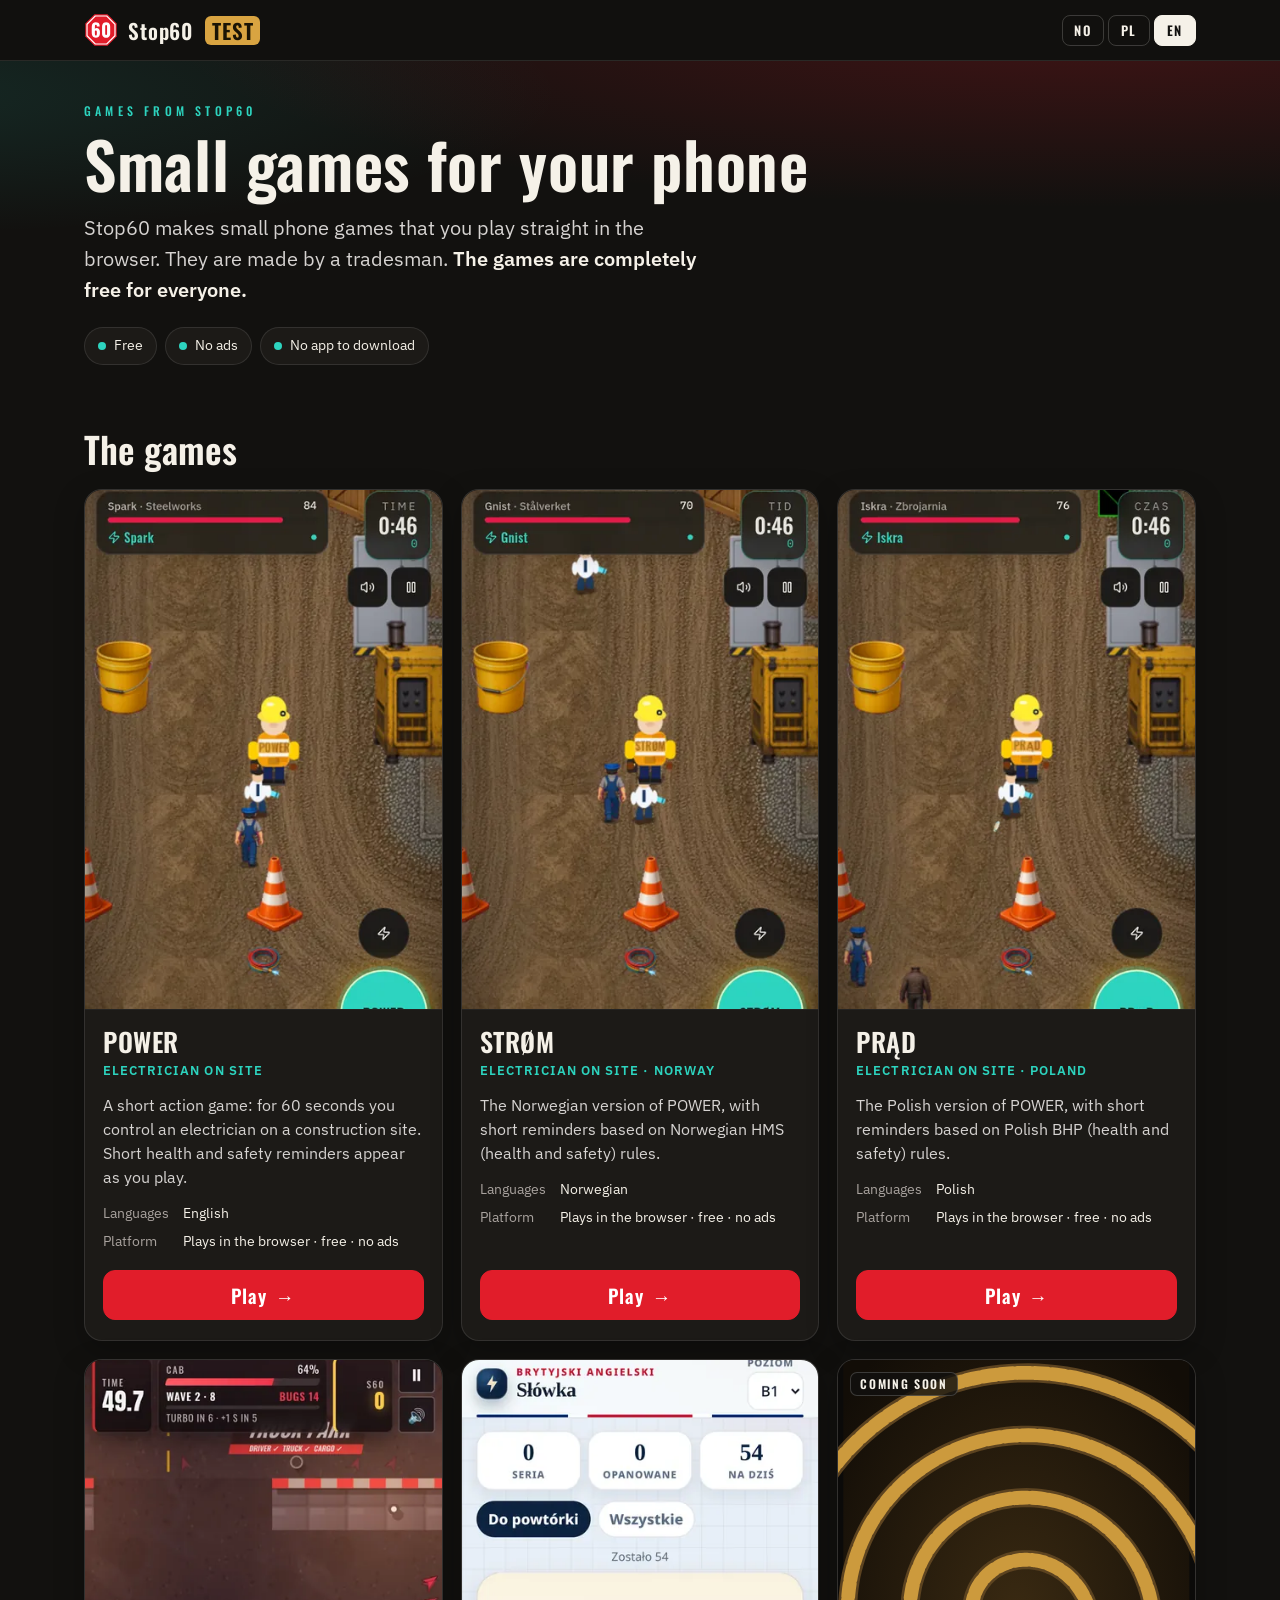
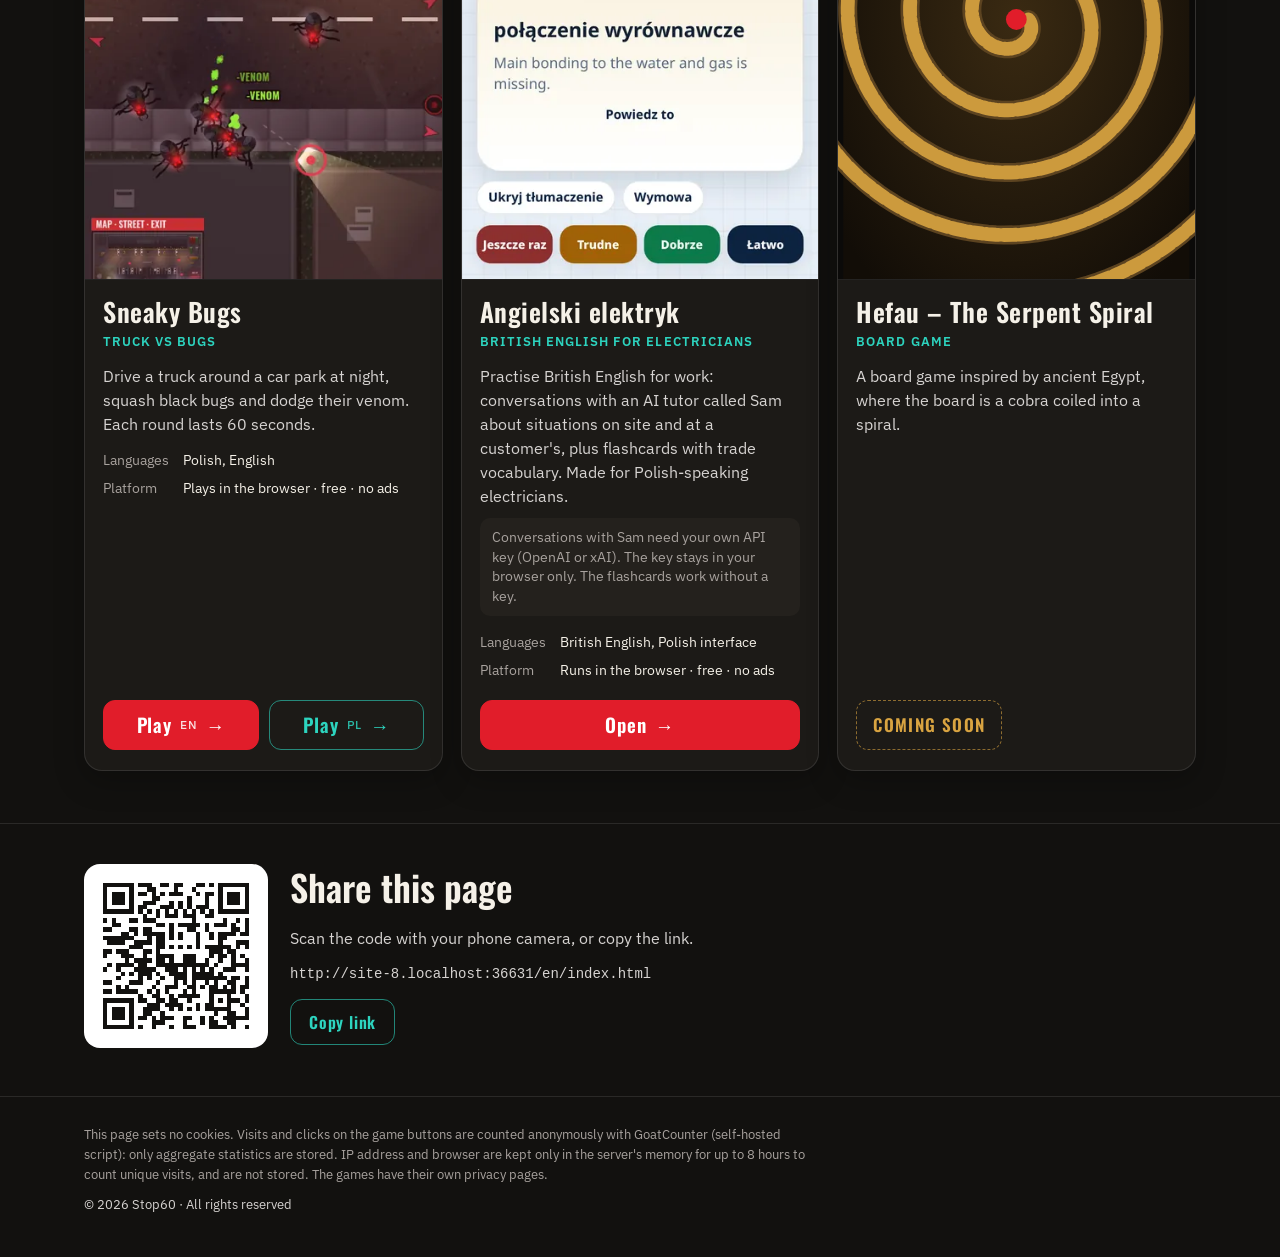
==== commit cf9ae7e5: "Mobile screenshot crop: keep HUD and player in frame" ====
--- a/en/index.html
+++ b/en/index.html
@@ -18,7 +18,7 @@
 <link rel="apple-touch-icon" href="../assets/apple-touch-icon.png"/>
 <link rel="preload" href="../fonts/oswald-latin.woff2" as="font" type="font/woff2" crossorigin/>
 <link rel="stylesheet" href="../fonts/fonts.css"/>
-<link rel="stylesheet" href="../assets/style.css?v=1"/>
+<link rel="stylesheet" href="../assets/style.css?v=2"/>
 <meta property="og:type" content="website"/>
 <meta property="og:site_name" content="Stop60"/>
 <meta property="og:title" content="Stop60 – small free browser games"/>
--- a/assets/style.css
+++ b/assets/style.css
@@ -36,7 +36,7 @@
 .shot{position:relative;aspect-ratio:2/3;max-height:520px;background:#0b0a09;overflow:hidden;border-bottom:1px solid var(--line)}
 .shot img,.shot svg{width:100%;height:100%;object-fit:cover;object-position:50% 55%}
 .shot .tagl{position:absolute;left:12px;top:12px;padding:5px 9px;border-radius:7px;background:rgba(18,17,15,.82);color:var(--ink);font:600 12px/1 'Oswald',sans-serif;letter-spacing:.14em;text-transform:uppercase;border:1px solid rgba(255,255,255,.18)}
-@media (max-width:719px){.shot{aspect-ratio:4/5}}
+@media (max-width:719px){.shot{aspect-ratio:4/5}.shot img{object-position:50% 30%}}
 .body{display:flex;flex-direction:column;flex:1;padding:18px 18px 20px}
 .game h3{font:600 26px/1.05 'Oswald',sans-serif;color:var(--ink);margin:0;letter-spacing:.02em}
 .sub{margin:6px 0 12px;font-size:13px;letter-spacing:.08em;text-transform:uppercase;color:var(--teal);font-weight:600}
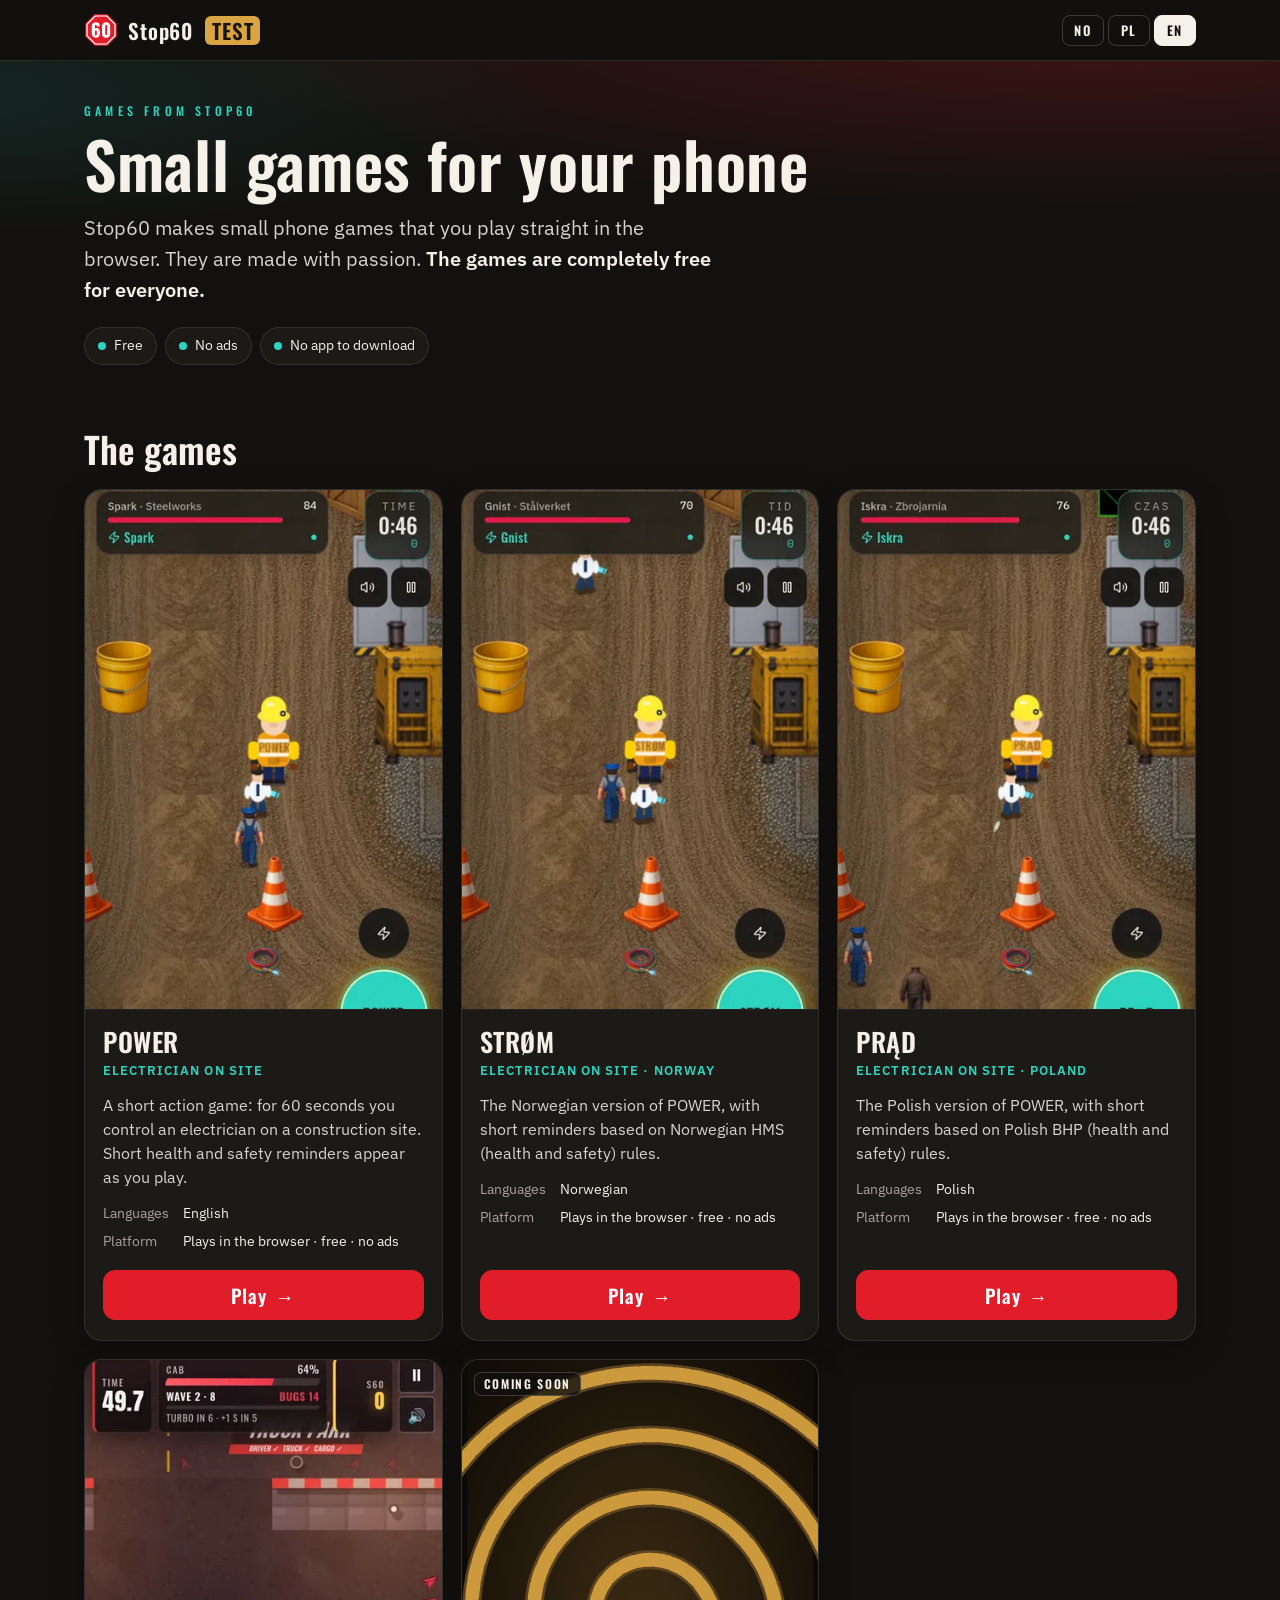
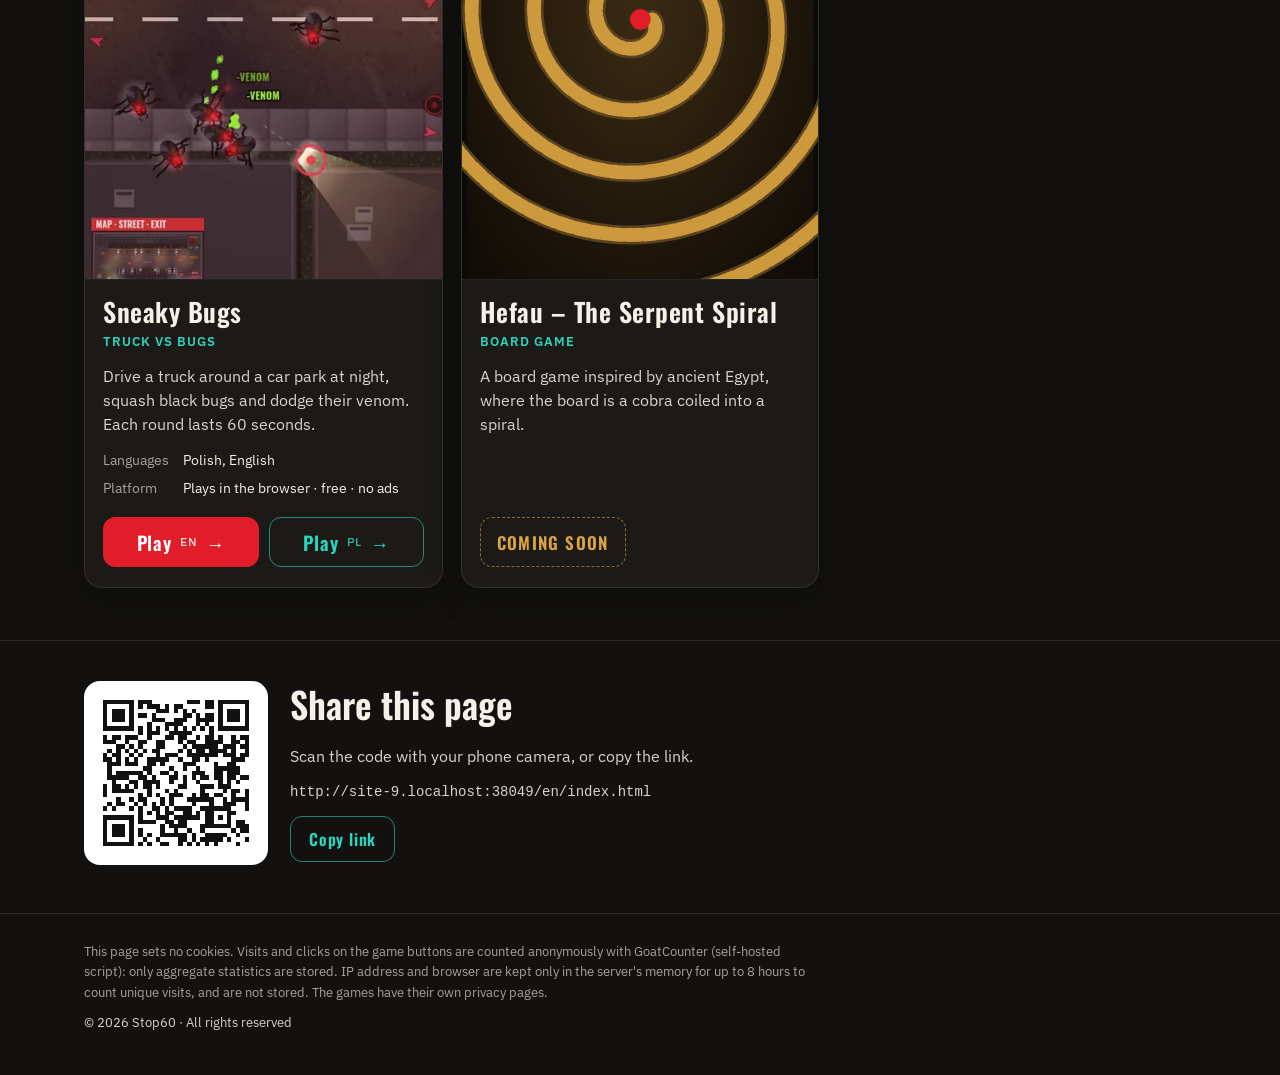
==== commit 1c8747e4: "Remove Angielski elektryk from portfolio (card, JSON-LD, OG images, event); intro: games made with p" ====
--- a/en/index.html
+++ b/en/index.html
@@ -27,7 +27,7 @@
 <meta property="og:locale" content="en_GB"/>
 <meta property="og:locale:alternate" content="nb_NO"/>
 <meta property="og:locale:alternate" content="pl_PL"/>
-<meta property="og:image" content="https://stop60.no/portfolio-test/assets/og-en.jpg"/>
+<meta property="og:image" content="https://stop60.no/portfolio-test/assets/og-en.jpg?v=2"/>
 <meta property="og:image:type" content="image/jpeg"/>
 <meta property="og:image:width" content="1200"/>
 <meta property="og:image:height" content="630"/>
@@ -35,9 +35,9 @@
 <meta name="twitter:card" content="summary_large_image"/>
 <meta name="twitter:title" content="Stop60 – small free browser games"/>
 <meta name="twitter:description" content="Small phone games from Stop60. Play straight in the browser, completely free and with no ads. English, Norwegian and Polish."/>
-<meta name="twitter:image" content="https://stop60.no/portfolio-test/assets/og-en.jpg"/>
+<meta name="twitter:image" content="https://stop60.no/portfolio-test/assets/og-en.jpg?v=2"/>
 <meta name="twitter:image:alt" content="Stop60 – Small free browser games"/>
-<script type="application/ld+json">{"@context":"https://schema.org","@graph":[{"@type":"Organization","@id":"https://stop60.no/#org","name":"Stop60","url":"https://stop60.no/","logo":"https://stop60.no/assets/apple-touch-icon.png"},{"@type":"ItemList","name":"Stop60 – small free browser games","url":"https://stop60.no/portfolio/en/","itemListElement":[{"@type":"ListItem","position":1,"item":{"@type":"VideoGame","name":"POWER","url":"https://stop60.no/power/","description":"A short action game: for 60 seconds you control an electrician on a construction site. Short health and safety reminders appear as you play.","inLanguage":["en"],"image":"https://stop60.no/portfolio-test/assets/img/power-800.webp","operatingSystem":"Any (web browser)","isAccessibleForFree":true,"offers":{"@type":"Offer","price":"0","priceCurrency":"NOK"},"publisher":{"@id":"https://stop60.no/#org"},"author":{"@id":"https://stop60.no/#org"},"gamePlatform":"Web browser","applicationCategory":"GameApplication","playMode":"SinglePlayer"}},{"@type":"ListItem","position":2,"item":{"@type":"VideoGame","name":"STRØM","url":"https://stop60.no/strom/","description":"The Norwegian version of POWER, with short reminders based on Norwegian HMS (health and safety) rules.","inLanguage":["nb"],"image":"https://stop60.no/portfolio-test/assets/img/strom-800.webp","operatingSystem":"Any (web browser)","isAccessibleForFree":true,"offers":{"@type":"Offer","price":"0","priceCurrency":"NOK"},"publisher":{"@id":"https://stop60.no/#org"},"author":{"@id":"https://stop60.no/#org"},"gamePlatform":"Web browser","applicationCategory":"GameApplication","playMode":"SinglePlayer"}},{"@type":"ListItem","position":3,"item":{"@type":"VideoGame","name":"PRĄD","url":"https://stop60.no/prad/","description":"The Polish version of POWER, with short reminders based on Polish BHP (health and safety) rules.","inLanguage":["pl"],"image":"https://stop60.no/portfolio-test/assets/img/prad-800.webp","operatingSystem":"Any (web browser)","isAccessibleForFree":true,"offers":{"@type":"Offer","price":"0","priceCurrency":"NOK"},"publisher":{"@id":"https://stop60.no/#org"},"author":{"@id":"https://stop60.no/#org"},"gamePlatform":"Web browser","applicationCategory":"GameApplication","playMode":"SinglePlayer"}},{"@type":"ListItem","position":4,"item":{"@type":"VideoGame","name":"Sneaky Bugs","url":"https://stop60.no/robaki/","description":"Drive a truck around a car park at night, squash black bugs and dodge their venom. Each round lasts 60 seconds.","inLanguage":["pl","en"],"image":"https://stop60.no/portfolio-test/assets/img/robaki-800.webp","operatingSystem":"Any (web browser)","isAccessibleForFree":true,"offers":{"@type":"Offer","price":"0","priceCurrency":"NOK"},"publisher":{"@id":"https://stop60.no/#org"},"author":{"@id":"https://stop60.no/#org"},"gamePlatform":"Web browser","applicationCategory":"GameApplication","playMode":"SinglePlayer"}},{"@type":"ListItem","position":5,"item":{"@type":"WebApplication","name":"Angielski elektryk","url":"https://stop60.no/angielski-elektryk/","description":"Practise British English for work: conversations with an AI tutor called Sam about situations on site and at a customer's, plus flashcards with trade vocabulary. Made for Polish-speaking electricians.","inLanguage":["en","pl"],"image":"https://stop60.no/portfolio-test/assets/img/angielski-cards-800.webp","operatingSystem":"Any (web browser)","isAccessibleForFree":true,"offers":{"@type":"Offer","price":"0","priceCurrency":"NOK"},"publisher":{"@id":"https://stop60.no/#org"},"author":{"@id":"https://stop60.no/#org"},"applicationCategory":"EducationalApplication"}}]}]}</script>
+<script type="application/ld+json">{"@context":"https://schema.org","@graph":[{"@type":"Organization","@id":"https://stop60.no/#org","name":"Stop60","url":"https://stop60.no/","logo":"https://stop60.no/assets/apple-touch-icon.png"},{"@type":"ItemList","name":"Stop60 – small free browser games","url":"https://stop60.no/portfolio/en/","itemListElement":[{"@type":"ListItem","position":1,"item":{"@type":"VideoGame","name":"POWER","url":"https://stop60.no/power/","description":"A short action game: for 60 seconds you control an electrician on a construction site. Short health and safety reminders appear as you play.","inLanguage":["en"],"image":"https://stop60.no/portfolio-test/assets/img/power-800.webp","operatingSystem":"Any (web browser)","isAccessibleForFree":true,"offers":{"@type":"Offer","price":"0","priceCurrency":"NOK"},"publisher":{"@id":"https://stop60.no/#org"},"author":{"@id":"https://stop60.no/#org"},"gamePlatform":"Web browser","applicationCategory":"GameApplication","playMode":"SinglePlayer"}},{"@type":"ListItem","position":2,"item":{"@type":"VideoGame","name":"STRØM","url":"https://stop60.no/strom/","description":"The Norwegian version of POWER, with short reminders based on Norwegian HMS (health and safety) rules.","inLanguage":["nb"],"image":"https://stop60.no/portfolio-test/assets/img/strom-800.webp","operatingSystem":"Any (web browser)","isAccessibleForFree":true,"offers":{"@type":"Offer","price":"0","priceCurrency":"NOK"},"publisher":{"@id":"https://stop60.no/#org"},"author":{"@id":"https://stop60.no/#org"},"gamePlatform":"Web browser","applicationCategory":"GameApplication","playMode":"SinglePlayer"}},{"@type":"ListItem","position":3,"item":{"@type":"VideoGame","name":"PRĄD","url":"https://stop60.no/prad/","description":"The Polish version of POWER, with short reminders based on Polish BHP (health and safety) rules.","inLanguage":["pl"],"image":"https://stop60.no/portfolio-test/assets/img/prad-800.webp","operatingSystem":"Any (web browser)","isAccessibleForFree":true,"offers":{"@type":"Offer","price":"0","priceCurrency":"NOK"},"publisher":{"@id":"https://stop60.no/#org"},"author":{"@id":"https://stop60.no/#org"},"gamePlatform":"Web browser","applicationCategory":"GameApplication","playMode":"SinglePlayer"}},{"@type":"ListItem","position":4,"item":{"@type":"VideoGame","name":"Sneaky Bugs","url":"https://stop60.no/robaki/","description":"Drive a truck around a car park at night, squash black bugs and dodge their venom. Each round lasts 60 seconds.","inLanguage":["pl","en"],"image":"https://stop60.no/portfolio-test/assets/img/robaki-800.webp","operatingSystem":"Any (web browser)","isAccessibleForFree":true,"offers":{"@type":"Offer","price":"0","priceCurrency":"NOK"},"publisher":{"@id":"https://stop60.no/#org"},"author":{"@id":"https://stop60.no/#org"},"gamePlatform":"Web browser","applicationCategory":"GameApplication","playMode":"SinglePlayer"}}]}]}</script>
 <script data-goatcounter="https://jtaczala-games.goatcounter.com/count" async src="../count.js"></script>
 <script defer src="../assets/qrcode.min.js"></script>
 <script defer src="../assets/app.js?v=1"></script>
@@ -52,7 +52,7 @@
 <section class="intro"><div class="wrap">
 <p class="k">Games from Stop60</p>
 <h1>Small games for your phone</h1>
-<p class="lead">Stop60 makes small phone games that you play straight in the browser. They are made by a tradesman. <b>The games are completely free for everyone.</b></p>
+<p class="lead">Stop60 makes small phone games that you play straight in the browser. They are made with passion. <b>The games are completely free for everyone.</b></p>
 <ul class="pills"><li>Free</li><li>No ads</li><li>No app to download</li></ul>
 </div></section>
 <section class="s" id="games"><div class="wrap">
@@ -62,7 +62,6 @@
 <li class="game" id="strom"><div class="shot"><img src="../assets/img/strom-420.webp" srcset="../assets/img/strom-420.webp 420w, ../assets/img/strom-800.webp 800w" sizes="(min-width:1080px) 360px, (min-width:720px) 46vw, 92vw" width="800" height="1201" loading="lazy" decoding="async" alt="STRØM – screenshot"/></div><div class="body"><h3>STRØM</h3><p class="sub">Electrician on site · Norway</p><p class="desc">The Norwegian version of POWER, with short reminders based on Norwegian HMS (health and safety) rules.</p><dl class="meta"><dt>Languages</dt><dd>Norwegian</dd><dt>Platform</dt><dd>Plays in the browser · free · no ads</dd></dl><div class="acts"><a class="btn" href="/strom/?ref=portfolio" data-gc="portfolio-click-strom">Play</a></div></div></li>
 <li class="game" id="prad"><div class="shot"><img src="../assets/img/prad-420.webp" srcset="../assets/img/prad-420.webp 420w, ../assets/img/prad-800.webp 800w" sizes="(min-width:1080px) 360px, (min-width:720px) 46vw, 92vw" width="800" height="1201" loading="lazy" decoding="async" alt="PRĄD – screenshot"/></div><div class="body"><h3>PRĄD</h3><p class="sub">Electrician on site · Poland</p><p class="desc">The Polish version of POWER, with short reminders based on Polish BHP (health and safety) rules.</p><dl class="meta"><dt>Languages</dt><dd>Polish</dd><dt>Platform</dt><dd>Plays in the browser · free · no ads</dd></dl><div class="acts"><a class="btn" href="/prad/?ref=portfolio" data-gc="portfolio-click-prad">Play</a></div></div></li>
 <li class="game" id="robaki"><div class="shot"><img src="../assets/img/robaki-en-420.webp" srcset="../assets/img/robaki-en-420.webp 420w, ../assets/img/robaki-en-800.webp 800w" sizes="(min-width:1080px) 360px, (min-width:720px) 46vw, 92vw" width="800" height="1201" loading="lazy" decoding="async" alt="Sneaky Bugs – screenshot"/></div><div class="body"><h3>Sneaky Bugs</h3><p class="sub">Truck vs bugs</p><p class="desc">Drive a truck around a car park at night, squash black bugs and dodge their venom. Each round lasts 60 seconds.</p><dl class="meta"><dt>Languages</dt><dd>Polish, English</dd><dt>Platform</dt><dd>Plays in the browser · free · no ads</dd></dl><div class="acts"><a class="btn" href="/robaki/en/?ref=portfolio" data-gc="portfolio-click-robaki-en" hreflang="en">Play <small>EN</small></a><a class="btn alt" href="/robaki/?ref=portfolio" data-gc="portfolio-click-robaki" hreflang="pl">Play <small>PL</small></a></div></div></li>
-<li class="game" id="angielski"><div class="shot"><img src="../assets/img/angielski-cards-420.webp" srcset="../assets/img/angielski-cards-420.webp 420w, ../assets/img/angielski-cards-800.webp 800w" sizes="(min-width:1080px) 360px, (min-width:720px) 46vw, 92vw" width="800" height="1201" loading="lazy" decoding="async" alt="Angielski elektryk – screenshot"/></div><div class="body"><h3>Angielski elektryk</h3><p class="sub">British English for electricians</p><p class="desc">Practise British English for work: conversations with an AI tutor called Sam about situations on site and at a customer&#x27;s, plus flashcards with trade vocabulary. Made for Polish-speaking electricians.</p><p class="note">Conversations with Sam need your own API key (OpenAI or xAI). The key stays in your browser only. The flashcards work without a key.</p><dl class="meta"><dt>Languages</dt><dd>British English, Polish interface</dd><dt>Platform</dt><dd>Runs in the browser · free · no ads</dd></dl><div class="acts"><a class="btn" href="/angielski-elektryk/?ref=portfolio" data-gc="portfolio-click-angielski">Open</a></div></div></li>
 <li class="game" id="hefau"><div class="shot"><svg viewBox="0 0 400 600" role="img" aria-label="Hefau – The Serpent Spiral" xmlns="http://www.w3.org/2000/svg">
 <defs><radialGradient id="sg" cx="50%" cy="50%" r="65%"><stop offset="0" stop-color="#3a2a12"/><stop offset="1" stop-color="#120d07"/></radialGradient></defs>
 <rect width="400" height="600" fill="url(#sg)"/>
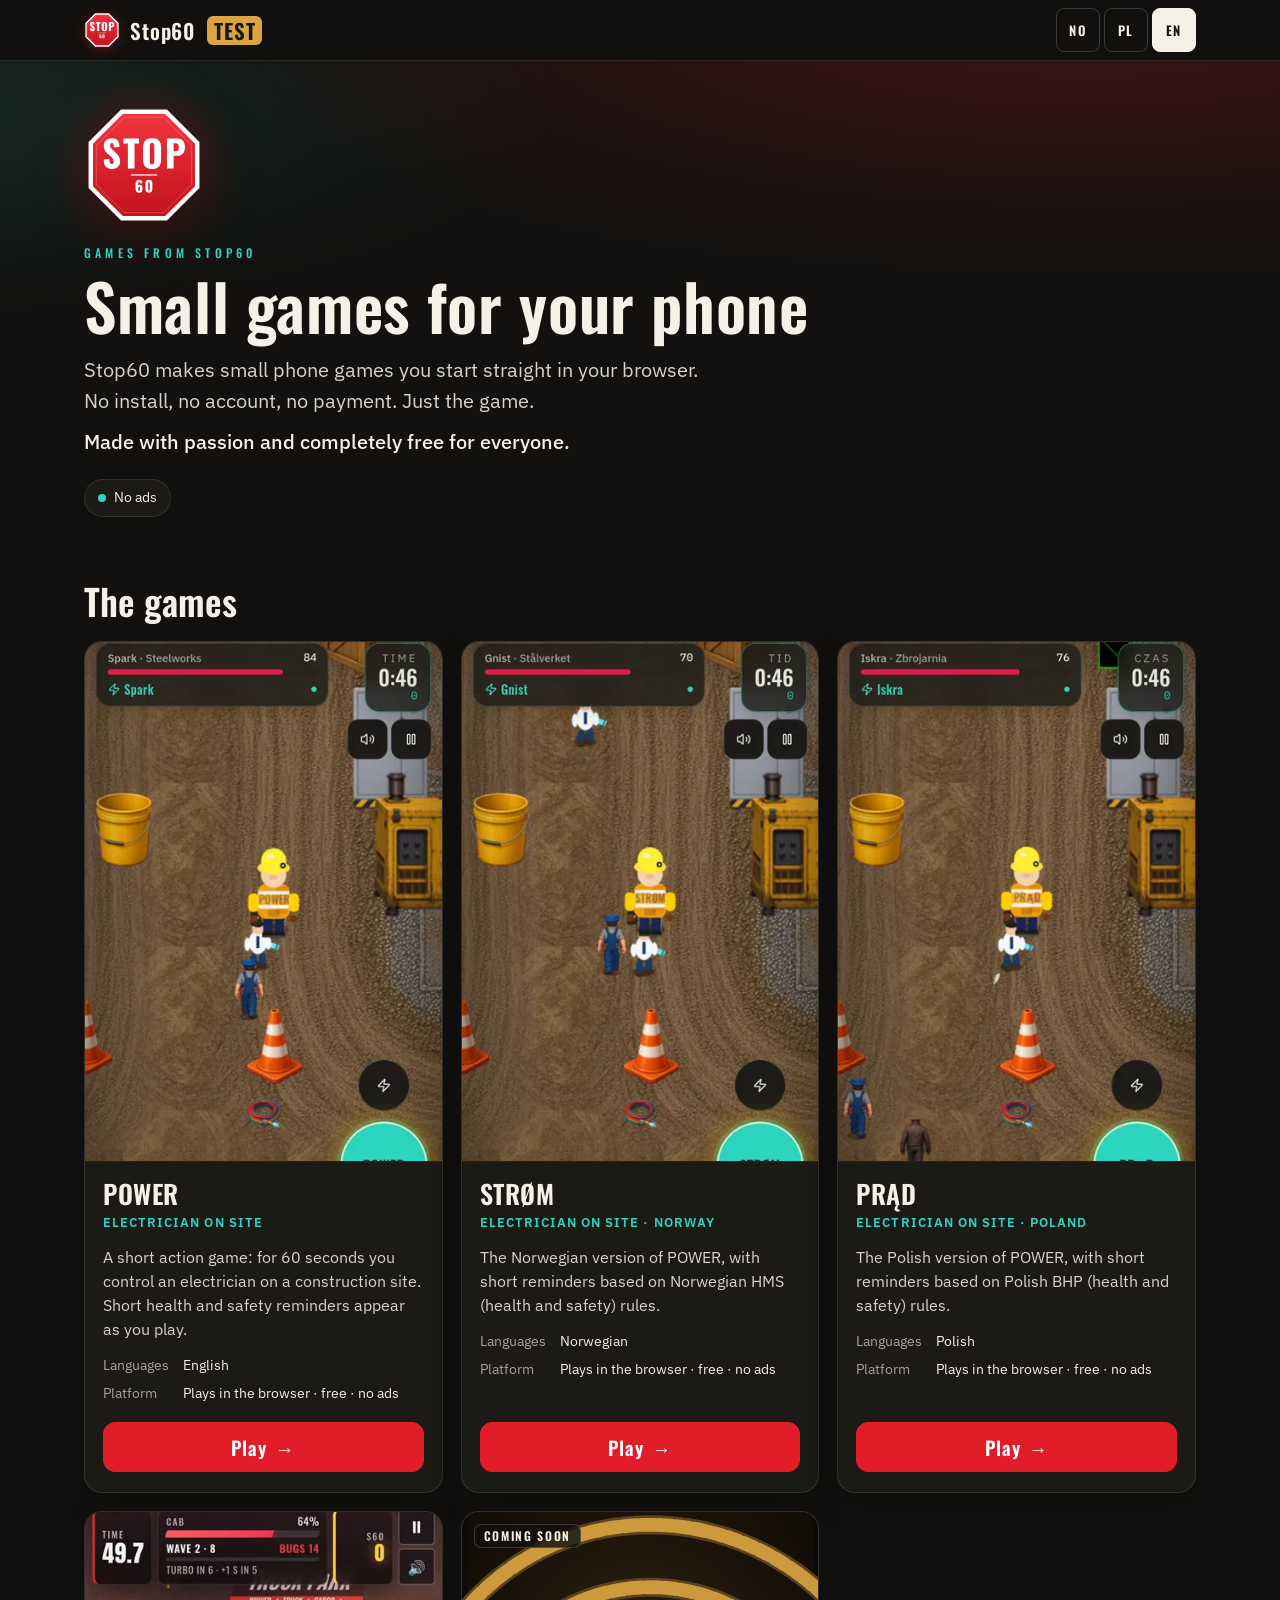
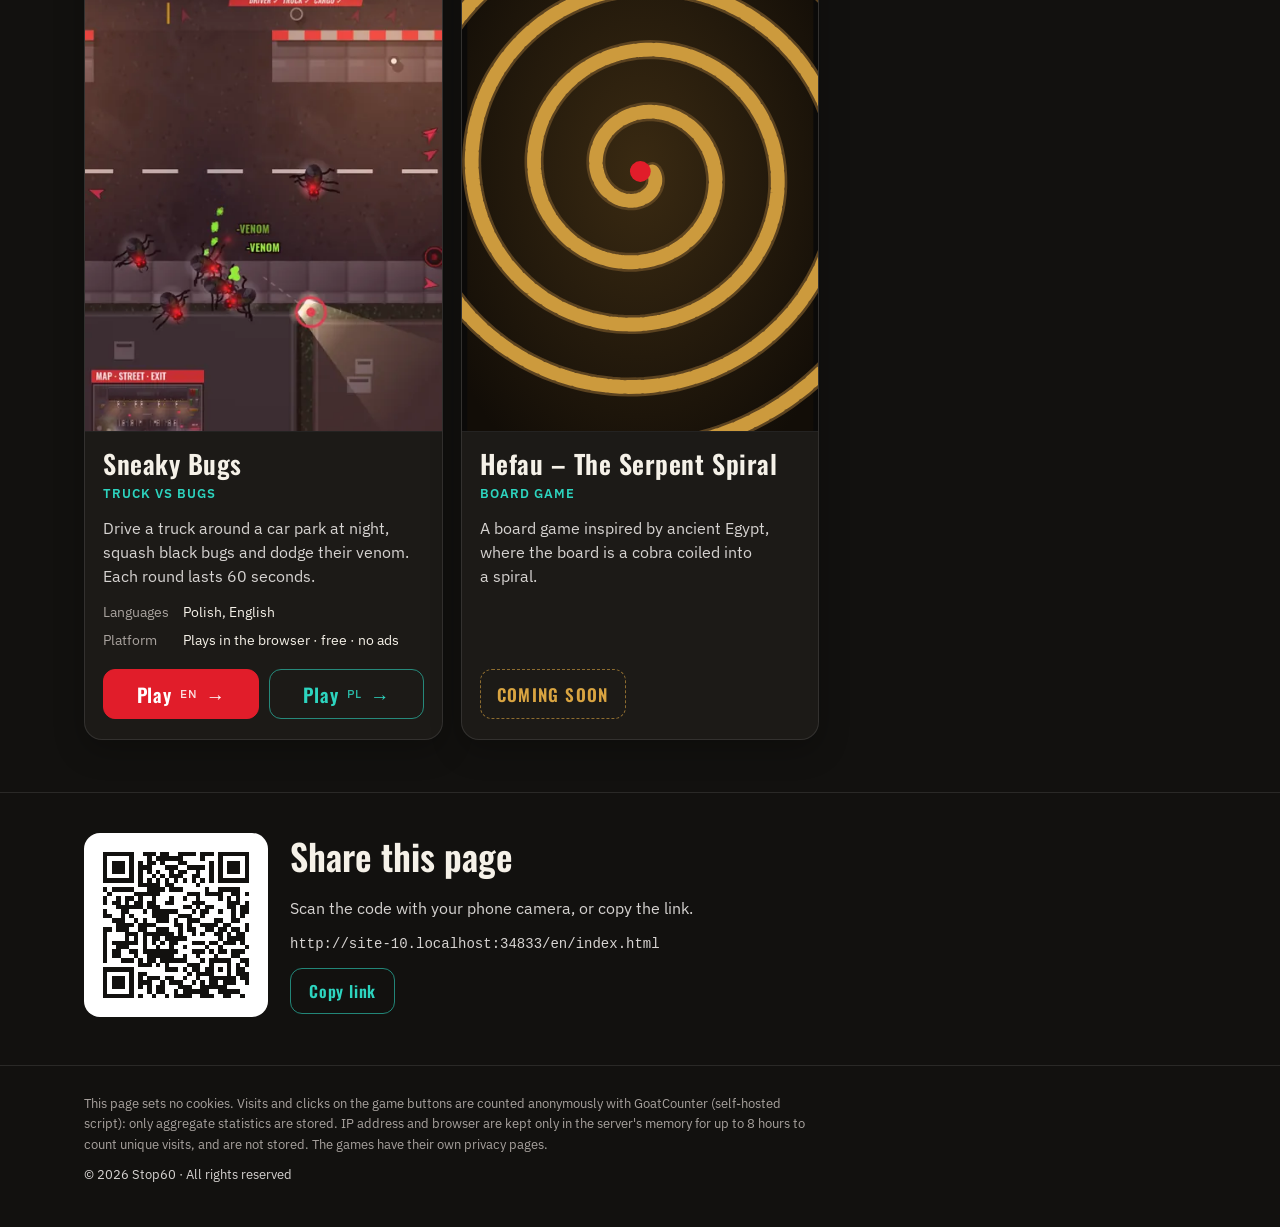
==== commit a3e84f3d: "New intro text (NO/PL/EN); STOP sign brand mark (header, animated hero, favicon set, apple-touch, OG" ====
--- a/en/index.html
+++ b/en/index.html
@@ -6,7 +6,7 @@
 <meta name="viewport" content="width=device-width, initial-scale=1, viewport-fit=cover"/>
 <meta name="robots" content="noindex,nofollow"/>
 <title>Stop60 – small free browser games</title>
-<meta name="description" content="Small phone games from Stop60. Play straight in the browser, completely free and with no ads. English, Norwegian and Polish."/>
+<meta name="description" content="Small phone games from Stop60 that you start straight in your browser. No install, no account, no payment – completely free for everyone."/>
 <meta name="theme-color" content="#12110f"/>
 <meta name="color-scheme" content="dark"/>
 <link rel="canonical" href="https://stop60.no/portfolio/en/"/>
@@ -14,28 +14,30 @@
 <link rel="alternate" hreflang="pl" href="https://stop60.no/portfolio/pl/"/>
 <link rel="alternate" hreflang="en" href="https://stop60.no/portfolio/en/"/>
 <link rel="alternate" hreflang="x-default" href="https://stop60.no/portfolio/"/>
-<link rel="icon" type="image/svg+xml" href="../assets/favicon.svg"/>
-<link rel="apple-touch-icon" href="../assets/apple-touch-icon.png"/>
+<link rel="icon" href="../favicon.ico" sizes="48x48"/>
+<link rel="icon" type="image/svg+xml" href="../assets/favicon.svg?v=2"/>
+<link rel="icon" type="image/png" sizes="32x32" href="../assets/favicon-32.png"/>
+<link rel="apple-touch-icon" href="../assets/apple-touch-icon.png?v=2"/>
 <link rel="preload" href="../fonts/oswald-latin.woff2" as="font" type="font/woff2" crossorigin/>
 <link rel="stylesheet" href="../fonts/fonts.css"/>
-<link rel="stylesheet" href="../assets/style.css?v=2"/>
+<link rel="stylesheet" href="../assets/style.css?v=4"/>
 <meta property="og:type" content="website"/>
 <meta property="og:site_name" content="Stop60"/>
 <meta property="og:title" content="Stop60 – small free browser games"/>
-<meta property="og:description" content="Small phone games from Stop60. Play straight in the browser, completely free and with no ads. English, Norwegian and Polish."/>
+<meta property="og:description" content="Small phone games from Stop60 that you start straight in your browser. No install, no account, no payment – completely free for everyone."/>
 <meta property="og:url" content="https://stop60.no/portfolio-test/en/"/>
 <meta property="og:locale" content="en_GB"/>
 <meta property="og:locale:alternate" content="nb_NO"/>
 <meta property="og:locale:alternate" content="pl_PL"/>
-<meta property="og:image" content="https://stop60.no/portfolio-test/assets/og-en.jpg?v=2"/>
+<meta property="og:image" content="https://stop60.no/portfolio-test/assets/og-en.jpg?v=4"/>
 <meta property="og:image:type" content="image/jpeg"/>
 <meta property="og:image:width" content="1200"/>
 <meta property="og:image:height" content="630"/>
 <meta property="og:image:alt" content="Stop60 – Small free browser games"/>
 <meta name="twitter:card" content="summary_large_image"/>
 <meta name="twitter:title" content="Stop60 – small free browser games"/>
-<meta name="twitter:description" content="Small phone games from Stop60. Play straight in the browser, completely free and with no ads. English, Norwegian and Polish."/>
-<meta name="twitter:image" content="https://stop60.no/portfolio-test/assets/og-en.jpg?v=2"/>
+<meta name="twitter:description" content="Small phone games from Stop60 that you start straight in your browser. No install, no account, no payment – completely free for everyone."/>
+<meta name="twitter:image" content="https://stop60.no/portfolio-test/assets/og-en.jpg?v=4"/>
 <meta name="twitter:image:alt" content="Stop60 – Small free browser games"/>
 <script type="application/ld+json">{"@context":"https://schema.org","@graph":[{"@type":"Organization","@id":"https://stop60.no/#org","name":"Stop60","url":"https://stop60.no/","logo":"https://stop60.no/assets/apple-touch-icon.png"},{"@type":"ItemList","name":"Stop60 – small free browser games","url":"https://stop60.no/portfolio/en/","itemListElement":[{"@type":"ListItem","position":1,"item":{"@type":"VideoGame","name":"POWER","url":"https://stop60.no/power/","description":"A short action game: for 60 seconds you control an electrician on a construction site. Short health and safety reminders appear as you play.","inLanguage":["en"],"image":"https://stop60.no/portfolio-test/assets/img/power-800.webp","operatingSystem":"Any (web browser)","isAccessibleForFree":true,"offers":{"@type":"Offer","price":"0","priceCurrency":"NOK"},"publisher":{"@id":"https://stop60.no/#org"},"author":{"@id":"https://stop60.no/#org"},"gamePlatform":"Web browser","applicationCategory":"GameApplication","playMode":"SinglePlayer"}},{"@type":"ListItem","position":2,"item":{"@type":"VideoGame","name":"STRØM","url":"https://stop60.no/strom/","description":"The Norwegian version of POWER, with short reminders based on Norwegian HMS (health and safety) rules.","inLanguage":["nb"],"image":"https://stop60.no/portfolio-test/assets/img/strom-800.webp","operatingSystem":"Any (web browser)","isAccessibleForFree":true,"offers":{"@type":"Offer","price":"0","priceCurrency":"NOK"},"publisher":{"@id":"https://stop60.no/#org"},"author":{"@id":"https://stop60.no/#org"},"gamePlatform":"Web browser","applicationCategory":"GameApplication","playMode":"SinglePlayer"}},{"@type":"ListItem","position":3,"item":{"@type":"VideoGame","name":"PRĄD","url":"https://stop60.no/prad/","description":"The Polish version of POWER, with short reminders based on Polish BHP (health and safety) rules.","inLanguage":["pl"],"image":"https://stop60.no/portfolio-test/assets/img/prad-800.webp","operatingSystem":"Any (web browser)","isAccessibleForFree":true,"offers":{"@type":"Offer","price":"0","priceCurrency":"NOK"},"publisher":{"@id":"https://stop60.no/#org"},"author":{"@id":"https://stop60.no/#org"},"gamePlatform":"Web browser","applicationCategory":"GameApplication","playMode":"SinglePlayer"}},{"@type":"ListItem","position":4,"item":{"@type":"VideoGame","name":"Sneaky Bugs","url":"https://stop60.no/robaki/","description":"Drive a truck around a car park at night, squash black bugs and dodge their venom. Each round lasts 60 seconds.","inLanguage":["pl","en"],"image":"https://stop60.no/portfolio-test/assets/img/robaki-800.webp","operatingSystem":"Any (web browser)","isAccessibleForFree":true,"offers":{"@type":"Offer","price":"0","priceCurrency":"NOK"},"publisher":{"@id":"https://stop60.no/#org"},"author":{"@id":"https://stop60.no/#org"},"gamePlatform":"Web browser","applicationCategory":"GameApplication","playMode":"SinglePlayer"}}]}]}</script>
 <script data-goatcounter="https://jtaczala-games.goatcounter.com/count" async src="../count.js"></script>
@@ -43,44 +45,53 @@
 <script defer src="../assets/app.js?v=1"></script>
 </head>
 <body data-i18n='{&quot;copied&quot;: &quot;Link copied&quot;, &quot;copy&quot;: &quot;Copy link&quot;, &quot;qr&quot;: &quot;QR code for this page&quot;}'>
+<svg width="0" height="0" style="position:absolute" aria-hidden="true" focusable="false"><symbol id="stop-sign" viewBox="0 0 200 200"><defs><linearGradient id="s60g" x1="0" y1="0" x2="0" y2="1"><stop offset="0" stop-color="#f0343f"/><stop offset="1" stop-color="#c3121e"/></linearGradient></defs>
+<path fill="#fff" d="M192.39,138.27 L138.27,192.39 L61.73,192.39 L7.61,138.27 L7.61,61.73 L61.73,7.61 L138.27,7.61 L192.39,61.73Z"/>
+<path fill="url(#s60g)" d="M185.00,135.21 L135.21,185.00 L64.79,185.00 L15.00,135.21 L15.00,64.79 L64.79,15.00 L135.21,15.00 L185.00,64.79Z"/>
+<path fill="none" stroke="rgba(255,255,255,.28)" stroke-width="1.2" d="M179.45,132.91 L132.91,179.45 L67.09,179.45 L20.55,132.91 L20.55,67.09 L67.09,20.55 L132.91,20.55 L179.45,67.09Z"/>
+<path fill="#fff" d="M47.16666666666667 106.74074074074075Q42.47530864197532 106.74074074074075 39.327160493827165 105.07407407407408Q36.17901234567902 103.4074074074074 34.57407407407408 99.91975308641975Q32.96913580246915 96.4320987654321 32.78395061728396 90.87654320987654L42.228395061728406 89.45679012345678Q42.290123456790134 92.66666666666667 42.814814814814824 94.64197530864197Q43.33950617283951 96.61728395061729 44.296296296296305 97.4814814814815Q45.253086419753096 98.34567901234568 46.61111111111112 98.34567901234568Q48.33950617283952 98.34567901234568 48.86419753086421 97.17283950617283Q49.3888888888889 96.0 49.3888888888889 94.70370370370371Q49.3888888888889 91.61728395061729 47.90740740740742 89.48765432098766Q46.42592592592594 87.35802469135803 43.89506172839507 85.19753086419753L39.57407407407408 81.4320987654321Q36.73456790123458 79.0246913580247 34.790123456790134 75.96913580246914Q32.84567901234569 72.91358024691358 32.84567901234569 68.40740740740742Q32.84567901234569 62.04938271604939 36.61111111111112 58.68518518518519Q40.37654320987655 55.32098765432099 46.85802469135803 55.32098765432099Q50.87037037037038 55.32098765432099 53.30864197530865 56.67901234567901Q55.746913580246925 58.03703703703704 57.012345679012356 60.22839506172839Q58.277777777777786 62.41975308641975 58.74074074074075 64.85802469135803Q59.20370370370371 67.2962962962963 59.265432098765444 69.51851851851852L49.75925925925927 70.69135802469137Q49.69753086419754 68.46913580246914 49.481481481481495 66.83333333333334Q49.265432098765444 65.19753086419753 48.58641975308643 64.30246913580247Q47.90740740740742 63.40740740740741 46.48765432098766 63.40740740740741Q44.94444444444446 63.40740740740741 44.23456790123458 64.70370370370371Q43.5246913580247 66.0 43.5246913580247 67.2962962962963Q43.5246913580247 70.07407407407408 44.85185185185186 71.83333333333334Q46.17901234567902 73.5925925925926 48.33950617283952 75.50617283950618L52.47530864197532 79.14814814814815Q55.746913580246925 81.92592592592592 58.000000000000014 85.44444444444444Q60.253086419753096 88.96296296296296 60.253086419753096 94.14814814814815Q60.253086419753096 97.66666666666667 58.64814814814815 100.53703703703704Q57.043209876543216 103.4074074074074 54.111111111111114 105.07407407407408Q51.17901234567902 106.74074074074075 47.16666666666667 106.74074074074075Z M73.12962962962963 106.0V64.20987654320987H65.59876543209877V56.0H91.70987654320989V64.20987654320987H84.24074074074075V106.0Z M113.41358024691357 106.74074074074075Q107.79629629629629 106.74074074074075 104.52469135802468 104.76543209876544Q101.25308641975309 102.79012345679013 99.83333333333334 99.08641975308643Q98.41358024691358 95.38271604938272 98.41358024691358 90.25925925925927V71.67901234567901Q98.41358024691358 66.49382716049382 99.83333333333334 62.85185185185185Q101.25308641975309 59.20987654320988 104.52469135802468 57.26543209876543Q107.79629629629629 55.32098765432099 113.41358024691357 55.32098765432099Q119.09259259259258 55.32098765432099 122.39506172839505 57.26543209876543Q125.69753086419752 59.20987654320988 127.11728395061728 62.85185185185185Q128.53703703703704 66.49382716049382 128.53703703703704 71.67901234567901V90.25925925925927Q128.53703703703704 95.38271604938272 127.11728395061728 99.08641975308643Q125.69753086419752 102.79012345679013 122.39506172839505 104.76543209876544Q119.09259259259258 106.74074074074075 113.41358024691357 106.74074074074075ZM113.41358024691357 98.90123456790124Q115.14197530864197 98.90123456790124 115.94444444444444 98.03703703703704Q116.74691358024691 97.17283950617283 116.99382716049382 95.81481481481481Q117.24074074074073 94.45679012345678 117.24074074074073 93.03703703703704V68.96296296296296Q117.24074074074073 67.48148148148148 116.99382716049382 66.15432098765433Q116.74691358024691 64.82716049382717 115.94444444444444 63.96296296296296Q115.14197530864197 63.098765432098766 113.41358024691357 63.098765432098766Q111.80864197530863 63.098765432098766 111.00617283950616 63.96296296296296Q110.2037037037037 64.82716049382717 109.95679012345678 66.15432098765433Q109.70987654320987 67.48148148148148 109.70987654320987 68.96296296296296V93.03703703703704Q109.70987654320987 94.45679012345678 109.92592592592592 95.81481481481481Q110.14197530864197 97.17283950617283 110.91358024691357 98.03703703703704Q111.68518518518518 98.90123456790124 113.41358024691357 98.90123456790124Z M138.26543209876542 106.0V56.0H155.05555555555554Q159.56172839506172 56.0 162.46296296296296 57.69753086419753Q165.3641975308642 59.39506172839506 166.78395061728395 62.635802469135804Q168.2037037037037 65.87654320987654 168.2037037037037 70.50617283950618Q168.2037037037037 76.30864197530865 166.29012345679013 79.3641975308642Q164.37654320987653 82.41975308641975 161.1049382716049 83.59259259259258Q157.83333333333331 84.76543209876543 153.75925925925924 84.76543209876543H149.3148148148148V106.0ZM149.3148148148148 77.04938271604938H153.0185185185185Q155.05555555555554 77.04938271604938 156.1049382716049 76.30864197530863Q157.1543209876543 75.5679012345679 157.49382716049382 74.08641975308642Q157.83333333333331 72.60493827160494 157.83333333333331 70.32098765432099Q157.83333333333331 68.40740740740742 157.55555555555554 66.9567901234568Q157.27777777777777 65.50617283950618 156.2283950617284 64.64197530864197Q155.179012345679 63.77777777777778 152.95679012345678 63.77777777777778H149.3148148148148Z"/>
+<path fill="#fff" d="M78.0,115.5h44v2.2h-44z" opacity=".9"/>
+<path fill="#fff" d="M91.80185185185185 146.3111111111111Q89.7537037037037 146.3111111111111 88.47037037037038 145.41666666666666Q87.18703703703704 144.5222222222222 86.59074074074074 142.96666666666664Q85.99444444444444 141.4111111111111 85.99444444444444 139.4148148148148V131.81851851851852Q85.99444444444444 129.77037037037036 86.47407407407408 128.16296296296295Q86.95370370370371 126.55555555555556 88.19814814814815 125.63518518518518Q89.44259259259259 124.71481481481482 91.77592592592593 124.71481481481482Q93.79814814814816 124.71481481481482 94.96481481481482 125.33703703703704Q96.13148148148149 125.95925925925926 96.62407407407409 127.15185185185184Q97.11666666666667 128.34444444444443 97.11666666666667 130.1074074074074Q97.11666666666667 130.2111111111111 97.12962962962963 130.30185185185184Q97.14259259259259 130.3925925925926 97.14259259259259 130.47037037037038H93.07222222222222Q93.07222222222222 129.2 92.87777777777778 128.59074074074073Q92.68333333333334 127.98148148148148 91.80185185185185 127.98148148148148Q91.20555555555556 127.98148148148148 90.90740740740742 128.34444444444443Q90.60925925925926 128.7074074074074 90.50555555555556 129.6148148148148Q90.40185185185186 130.5222222222222 90.40185185185186 132.15555555555557V134.0222222222222Q90.71296296296296 133.4777777777778 91.41296296296296 133.17962962962963Q92.11296296296297 132.88148148148147 92.99444444444444 132.85555555555555Q94.65370370370371 132.80370370370372 95.65185185185186 133.6074074074074Q96.65 134.4111111111111 97.09074074074074 135.79814814814813Q97.53148148148148 137.1851851851852 97.53148148148148 138.8962962962963Q97.53148148148148 141.1 97.01296296296296 142.77222222222224Q96.49444444444444 144.44444444444446 95.25 145.3777777777778Q94.00555555555556 146.3111111111111 91.80185185185185 146.3111111111111ZM91.8537037037037 143.12222222222223Q92.45 143.12222222222223 92.72222222222223 142.72037037037038Q92.99444444444444 142.31851851851852 93.08518518518518 141.52777777777777Q93.17592592592592 140.73703703703703 93.17592592592592 139.57037037037037Q93.17592592592592 138.53333333333333 93.11111111111111 137.78148148148148Q93.0462962962963 137.02962962962962 92.76111111111112 136.60185185185185Q92.47592592592594 136.17407407407407 91.80185185185185 136.17407407407407Q91.49074074074075 136.17407407407407 91.20555555555556 136.30370370370372Q90.92037037037038 136.43333333333334 90.71296296296296 136.6277777777778Q90.50555555555556 136.82222222222222 90.40185185185186 137.0037037037037V140.42592592592592Q90.40185185185186 141.1259259259259 90.51851851851853 141.74814814814815Q90.6351851851852 142.37037037037038 90.95925925925926 142.7462962962963Q91.28333333333333 143.12222222222223 91.8537037037037 143.12222222222223Z M108.22407407407408 146.38888888888889Q106.33148148148149 146.38888888888889 105.06111111111112 145.6240740740741Q103.79074074074074 144.85925925925926 103.14259259259259 143.51111111111112Q102.49444444444445 142.16296296296295 102.49444444444445 140.3740740740741V130.85925925925926Q102.49444444444445 129.01851851851853 103.1037037037037 127.63148148148149Q103.71296296296296 126.24444444444444 104.98333333333333 125.46666666666667Q106.2537037037037 124.6888888888889 108.22407407407408 124.6888888888889Q110.19444444444444 124.6888888888889 111.45185185185184 125.46666666666667Q112.70925925925926 126.24444444444444 113.31851851851852 127.63148148148149Q113.92777777777778 129.01851851851853 113.92777777777778 130.85925925925926V140.3740740740741Q113.92777777777778 142.13703703703703 113.27962962962962 143.49814814814815Q112.63148148148149 144.85925925925926 111.36111111111111 145.6240740740741Q110.09074074074074 146.38888888888889 108.22407407407408 146.38888888888889ZM108.22407407407408 142.52592592592592Q108.8462962962963 142.52592592592592 109.11851851851853 142.1240740740741Q109.39074074074074 141.72222222222223 109.45555555555555 141.19074074074075Q109.52037037037037 140.65925925925927 109.52037037037037 140.27037037037036V130.96296296296296Q109.52037037037037 130.5222222222222 109.46851851851852 129.96481481481482Q109.41666666666667 129.40740740740742 109.14444444444445 128.97962962962964Q108.87222222222222 128.55185185185186 108.22407407407408 128.55185185185186Q107.57592592592593 128.55185185185186 107.3037037037037 128.97962962962964Q107.03148148148148 129.40740740740742 106.97962962962963 129.96481481481482Q106.92777777777778 130.5222222222222 106.92777777777778 130.96296296296296V140.27037037037036Q106.92777777777778 140.65925925925927 107.00555555555556 141.19074074074075Q107.08333333333334 141.72222222222223 107.35555555555555 142.1240740740741Q107.62777777777778 142.52592592592592 108.22407407407408 142.52592592592592Z"/></symbol></svg>
 <a class="skip" href="#main">Skip to content</a>
 <header class="top"><div class="wrap">
-<a class="brand" href="./" aria-label="Stop60"><img src="../assets/favicon.svg" alt="" width="34" height="34"/><span>Stop60</span> <span class="badge" title="Test version – not published">TEST</span></a>
+<a class="brand" href="./" aria-label="Stop60"><svg class="sign" width="36" height="36" aria-hidden="true" focusable="false"><use href="#stop-sign"/></svg><span>Stop60</span> <span class="badge" title="Test version – not published">TEST</span></a>
 <nav aria-label="Language"><ul class="lang"><li><a href="../" hreflang="nb" lang="nb" title="Norsk" data-gc="portfolio-lang-no">NO</a></li><li><a href="../pl/" hreflang="pl" lang="pl" title="Polski" data-gc="portfolio-lang-pl">PL</a></li><li><a href="../en/" hreflang="en" lang="en" title="English" data-gc="portfolio-lang-en" aria-current="page">EN</a></li></ul></nav>
 </div></header>
 <main id="main">
 <section class="intro"><div class="wrap">
+<div class="hero-sign" aria-hidden="true"><svg width="112" height="112" focusable="false"><use href="#stop-sign"/></svg></div>
 <p class="k">Games from Stop60</p>
 <h1>Small games for your phone</h1>
-<p class="lead">Stop60 makes small phone games that you play straight in the browser. They are made with passion. <b>The games are completely free for everyone.</b></p>
-<ul class="pills"><li>Free</li><li>No ads</li><li>No app to download</li></ul>
+<p class="lead">Stop60 makes small phone games you start straight in your browser. No install, no account, no payment. Just the game.</p>
+<p class="lead l2">Made with passion and completely free for everyone.</p>
+<ul class="pills"><li>No ads</li></ul>
 </div></section>
 <section class="s" id="games"><div class="wrap">
 <h2>The games</h2>
 <ul class="games">
-<li class="game" id="power"><div class="shot"><img src="../assets/img/power-420.webp" srcset="../assets/img/power-420.webp 420w, ../assets/img/power-800.webp 800w" sizes="(min-width:1080px) 360px, (min-width:720px) 46vw, 92vw" width="800" height="1201" loading="lazy" decoding="async" alt="POWER – screenshot"/></div><div class="body"><h3>POWER</h3><p class="sub">Electrician on site</p><p class="desc">A short action game: for 60 seconds you control an electrician on a construction site. Short health and safety reminders appear as you play.</p><dl class="meta"><dt>Languages</dt><dd>English</dd><dt>Platform</dt><dd>Plays in the browser · free · no ads</dd></dl><div class="acts"><a class="btn" href="/power/?ref=portfolio" data-gc="portfolio-click-power">Play</a></div></div></li>
-<li class="game" id="strom"><div class="shot"><img src="../assets/img/strom-420.webp" srcset="../assets/img/strom-420.webp 420w, ../assets/img/strom-800.webp 800w" sizes="(min-width:1080px) 360px, (min-width:720px) 46vw, 92vw" width="800" height="1201" loading="lazy" decoding="async" alt="STRØM – screenshot"/></div><div class="body"><h3>STRØM</h3><p class="sub">Electrician on site · Norway</p><p class="desc">The Norwegian version of POWER, with short reminders based on Norwegian HMS (health and safety) rules.</p><dl class="meta"><dt>Languages</dt><dd>Norwegian</dd><dt>Platform</dt><dd>Plays in the browser · free · no ads</dd></dl><div class="acts"><a class="btn" href="/strom/?ref=portfolio" data-gc="portfolio-click-strom">Play</a></div></div></li>
-<li class="game" id="prad"><div class="shot"><img src="../assets/img/prad-420.webp" srcset="../assets/img/prad-420.webp 420w, ../assets/img/prad-800.webp 800w" sizes="(min-width:1080px) 360px, (min-width:720px) 46vw, 92vw" width="800" height="1201" loading="lazy" decoding="async" alt="PRĄD – screenshot"/></div><div class="body"><h3>PRĄD</h3><p class="sub">Electrician on site · Poland</p><p class="desc">The Polish version of POWER, with short reminders based on Polish BHP (health and safety) rules.</p><dl class="meta"><dt>Languages</dt><dd>Polish</dd><dt>Platform</dt><dd>Plays in the browser · free · no ads</dd></dl><div class="acts"><a class="btn" href="/prad/?ref=portfolio" data-gc="portfolio-click-prad">Play</a></div></div></li>
-<li class="game" id="robaki"><div class="shot"><img src="../assets/img/robaki-en-420.webp" srcset="../assets/img/robaki-en-420.webp 420w, ../assets/img/robaki-en-800.webp 800w" sizes="(min-width:1080px) 360px, (min-width:720px) 46vw, 92vw" width="800" height="1201" loading="lazy" decoding="async" alt="Sneaky Bugs – screenshot"/></div><div class="body"><h3>Sneaky Bugs</h3><p class="sub">Truck vs bugs</p><p class="desc">Drive a truck around a car park at night, squash black bugs and dodge their venom. Each round lasts 60 seconds.</p><dl class="meta"><dt>Languages</dt><dd>Polish, English</dd><dt>Platform</dt><dd>Plays in the browser · free · no ads</dd></dl><div class="acts"><a class="btn" href="/robaki/en/?ref=portfolio" data-gc="portfolio-click-robaki-en" hreflang="en">Play <small>EN</small></a><a class="btn alt" href="/robaki/?ref=portfolio" data-gc="portfolio-click-robaki" hreflang="pl">Play <small>PL</small></a></div></div></li>
-<li class="game" id="hefau"><div class="shot"><svg viewBox="0 0 400 600" role="img" aria-label="Hefau – The Serpent Spiral" xmlns="http://www.w3.org/2000/svg">
+<li class="game" id="power"><div class="shot"><img src="../assets/img/power-420.webp" srcset="../assets/img/power-420.webp 420w, ../assets/img/power-800.webp 800w" sizes="(min-width:1080px) 360px, (min-width:720px) 46vw, 92vw" width="800" height="1201" fetchpriority="high" decoding="async" alt="POWER – screenshot from the game"/></div><div class="body"><h3>POWER</h3><p class="sub">Electrician on site</p><p class="desc">A short action game: for 60 seconds you control an electrician on a construction site. Short health and safety reminders appear as you play.</p><dl class="meta"><dt>Languages</dt><dd>English</dd><dt>Platform</dt><dd>Plays in the browser · free · no ads</dd></dl><div class="acts"><a class="btn" href="/power/?ref=portfolio" data-gc="portfolio-click-power" aria-label="Play POWER">Play</a></div></div></li>
+<li class="game" id="strom"><div class="shot"><img src="../assets/img/strom-420.webp" srcset="../assets/img/strom-420.webp 420w, ../assets/img/strom-800.webp 800w" sizes="(min-width:1080px) 360px, (min-width:720px) 46vw, 92vw" width="800" height="1201" loading="lazy" decoding="async" alt="STRØM – screenshot from the game"/></div><div class="body"><h3>STRØM</h3><p class="sub">Electrician on site · Norway</p><p class="desc">The Norwegian version of POWER, with short reminders based on Norwegian HMS (health and safety) rules.</p><dl class="meta"><dt>Languages</dt><dd>Norwegian</dd><dt>Platform</dt><dd>Plays in the browser · free · no ads</dd></dl><div class="acts"><a class="btn" href="/strom/?ref=portfolio" data-gc="portfolio-click-strom" aria-label="Play STRØM">Play</a></div></div></li>
+<li class="game" id="prad"><div class="shot"><img src="../assets/img/prad-420.webp" srcset="../assets/img/prad-420.webp 420w, ../assets/img/prad-800.webp 800w" sizes="(min-width:1080px) 360px, (min-width:720px) 46vw, 92vw" width="800" height="1201" loading="lazy" decoding="async" alt="PRĄD – screenshot from the game"/></div><div class="body"><h3>PRĄD</h3><p class="sub">Electrician on site · Poland</p><p class="desc">The Polish version of POWER, with short reminders based on Polish BHP (health and safety) rules.</p><dl class="meta"><dt>Languages</dt><dd>Polish</dd><dt>Platform</dt><dd>Plays in the browser · free · no ads</dd></dl><div class="acts"><a class="btn" href="/prad/?ref=portfolio" data-gc="portfolio-click-prad" aria-label="Play PRĄD">Play</a></div></div></li>
+<li class="game" id="robaki"><div class="shot"><img src="../assets/img/robaki-en-420.webp" srcset="../assets/img/robaki-en-420.webp 420w, ../assets/img/robaki-en-800.webp 800w" sizes="(min-width:1080px) 360px, (min-width:720px) 46vw, 92vw" width="800" height="1201" loading="lazy" decoding="async" alt="Sneaky Bugs – screenshot from the game"/></div><div class="body"><h3>Sneaky Bugs</h3><p class="sub">Truck vs bugs</p><p class="desc">Drive a truck around a car park at night, squash black bugs and dodge their venom. Each round lasts 60 seconds.</p><dl class="meta"><dt>Languages</dt><dd>Polish, English</dd><dt>Platform</dt><dd>Plays in the browser · free · no ads</dd></dl><div class="acts"><a class="btn" href="/robaki/en/?ref=portfolio" data-gc="portfolio-click-robaki-en" hreflang="en" aria-label="Play EN – Sneaky Bugs, English version">Play <small>EN</small></a><a class="btn alt" href="/robaki/?ref=portfolio" data-gc="portfolio-click-robaki" hreflang="pl" aria-label="Play PL – Sneaky Bugs, Polish version">Play <small>PL</small></a></div></div></li>
+<li class="game" id="hefau"><div class="shot"><svg viewBox="0 0 400 600" aria-hidden="true" focusable="false" xmlns="http://www.w3.org/2000/svg">
 <defs><radialGradient id="sg" cx="50%" cy="50%" r="65%"><stop offset="0" stop-color="#3a2a12"/><stop offset="1" stop-color="#120d07"/></radialGradient></defs>
 <rect width="400" height="600" fill="url(#sg)"/>
 <path d="M214.0,300.0 L214.4,300.6 L214.8,301.1 L215.2,301.8 L215.6,302.4 L215.9,303.1 L216.2,303.8 L216.5,304.5 L216.7,305.3 L216.9,306.1 L217.1,306.9 L217.2,307.7 L217.3,308.5 L217.3,309.4 L217.3,310.3 L217.3,311.2 L217.2,312.1 L217.1,313.0 L216.9,313.9 L216.7,314.8 L216.5,315.8 L216.1,316.7 L215.8,317.6 L215.4,318.6 L214.9,319.5 L214.4,320.4 L213.9,321.3 L213.3,322.2 L212.6,323.1 L211.9,323.9 L211.2,324.8 L210.4,325.6 L209.6,326.4 L208.7,327.1 L207.8,327.9 L206.8,328.6 L205.8,329.2 L204.7,329.9 L203.6,330.5 L202.5,331.0 L201.3,331.5 L200.1,332.0 L198.9,332.4 L197.6,332.8 L196.3,333.1 L195.0,333.4 L193.7,333.6 L192.3,333.8 L190.9,333.9 L189.5,333.9 L188.0,333.9 L186.6,333.8 L185.1,333.7 L183.7,333.5 L182.2,333.2 L180.7,332.9 L179.2,332.5 L177.7,332.1 L176.3,331.6 L174.8,331.0 L173.3,330.3 L171.9,329.6 L170.5,328.8 L169.1,327.9 L167.7,327.0 L166.3,326.0 L165.0,325.0 L163.7,323.9 L162.5,322.7 L161.2,321.5 L160.0,320.2 L158.9,318.8 L157.8,317.4 L156.8,315.9 L155.8,314.4 L154.8,312.8 L153.9,311.2 L153.1,309.5 L152.4,307.8 L151.7,306.0 L151.0,304.2 L150.5,302.3 L150.0,300.4 L149.6,298.5 L149.2,296.6 L148.9,294.6 L148.8,292.6 L148.6,290.5 L148.6,288.5 L148.7,286.4 L148.8,284.4 L149.0,282.3 L149.3,280.2 L149.7,278.1 L150.2,276.0 L150.8,273.9 L151.4,271.8 L152.2,269.7 L153.0,267.7 L153.9,265.6 L154.9,263.6 L156.0,261.6 L157.2,259.7 L158.4,257.8 L159.8,255.9 L161.2,254.1 L162.7,252.3 L164.3,250.5 L166.0,248.8 L167.7,247.2 L169.6,245.6 L171.5,244.1 L173.4,242.6 L175.5,241.3 L177.6,240.0 L179.8,238.7 L182.0,237.6 L184.3,236.5 L186.6,235.5 L189.0,234.6 L191.5,233.8 L194.0,233.1 L196.5,232.5 L199.1,232.0 L201.7,231.5 L204.3,231.2 L207.0,231.0 L209.7,230.9 L212.4,230.9 L215.1,231.0 L217.9,231.2 L220.6,231.5 L223.4,231.9 L226.1,232.4 L228.8,233.1 L231.6,233.8 L234.3,234.7 L236.9,235.7 L239.6,236.8 L242.2,237.9 L244.8,239.3 L247.4,240.7 L249.9,242.2 L252.4,243.8 L254.8,245.6 L257.2,247.4 L259.5,249.3 L261.7,251.4 L263.9,253.5 L266.0,255.7 L268.0,258.0 L269.9,260.5 L271.8,263.0 L273.5,265.5 L275.2,268.2 L276.8,270.9 L278.3,273.8 L279.6,276.6 L280.9,279.6 L282.0,282.6 L283.1,285.7 L284.0,288.8 L284.8,292.0 L285.5,295.2 L286.0,298.5 L286.5,301.7 L286.8,305.1 L287.0,308.4 L287.0,311.8 L286.9,315.2 L286.7,318.6 L286.4,322.0 L285.9,325.4 L285.3,328.8 L284.5,332.2 L283.6,335.6 L282.6,338.9 L281.4,342.3 L280.2,345.6 L278.7,348.8 L277.2,352.0 L275.5,355.2 L273.7,358.3 L271.7,361.4 L269.6,364.4 L267.4,367.3 L265.1,370.1 L262.7,372.9 L260.1,375.6 L257.5,378.2 L254.7,380.7 L251.8,383.1 L248.8,385.4 L245.7,387.6 L242.5,389.7 L239.2,391.6 L235.9,393.5 L232.4,395.2 L228.9,396.8 L225.3,398.2 L221.6,399.6 L217.8,400.7 L214.0,401.8 L210.2,402.7 L206.3,403.4 L202.3,404.0 L198.4,404.5 L194.3,404.8 L190.3,404.9 L186.2,404.9 L182.2,404.8 L178.1,404.4 L174.0,403.9 L169.9,403.3 L165.9,402.5 L161.8,401.5 L157.8,400.4 L153.8,399.1 L149.9,397.7 L146.0,396.1 L142.1,394.3 L138.3,392.4 L134.6,390.3 L130.9,388.1 L127.3,385.7 L123.8,383.2 L120.3,380.6 L117.0,377.8 L113.8,374.8 L110.6,371.7 L107.6,368.5 L104.7,365.2 L101.9,361.8 L99.2,358.2 L96.7,354.5 L94.3,350.7 L92.0,346.8 L89.9,342.8 L87.9,338.7 L86.1,334.5 L84.5,330.3 L83.0,325.9 L81.6,321.5 L80.5,317.0 L79.5,312.5 L78.6,307.9 L78.0,303.3 L77.5,298.6 L77.2,293.9 L77.1,289.2 L77.1,284.5 L77.4,279.7 L77.8,274.9 L78.5,270.2 L79.3,265.5 L80.2,260.7 L81.4,256.0 L82.8,251.4 L84.3,246.7 L86.1,242.2 L88.0,237.6 L90.0,233.2 L92.3,228.8 L94.8,224.5 L97.4,220.2 L100.2,216.1 L103.1,212.0 L106.2,208.1 L109.5,204.3 L112.9,200.5 L116.5,197.0 L120.3,193.5 L124.1,190.2 L128.1,187.0 L132.3,183.9 L136.6,181.0 L141.0,178.3 L145.5,175.7 L150.1,173.3 L154.8,171.1 L159.7,169.1 L164.6,167.2 L169.6,165.5 L174.7,164.0 L179.8,162.7 L185.0,161.6 L190.3,160.7 L195.6,160.0 L200.9,159.5 L206.3,159.2 L211.7,159.1 L217.2,159.2 L222.6,159.5 L228.0,160.1 L233.5,160.8 L238.9,161.8 L244.3,162.9 L249.6,164.3 L254.9,165.9 L260.2,167.7 L265.4,169.7 L270.5,171.9 L275.6,174.3 L280.6,176.9 L285.5,179.7 L290.3,182.7 L295.0,185.9 L299.6,189.3 L304.0,192.9 L308.4,196.6 L312.6,200.6 L316.6,204.7 L320.5,208.9 L324.3,213.3 L327.9,217.9 L331.3,222.6 L334.5,227.5 L337.6,232.5 L340.5,237.6 L343.2,242.9 L345.7,248.2 L347.9,253.7 L350.0,259.3 L351.9,264.9 L353.6,270.7 L355.0,276.5 L356.2,282.4 L357.2,288.3 L358.0,294.3 L358.5,300.4 L358.8,306.4 L358.9,312.5 L358.8,318.6 L358.4,324.8 L357.7,330.9 L356.9,337.0 L355.8,343.1 L354.4,349.1 L352.9,355.1 L351.0,361.1 L349.0,367.0 L346.7,372.8 L344.2,378.6 L341.5,384.3 L338.5,389.8 L335.4,395.3 L332.0,400.7 L328.4,405.9 L324.6,411.1 L320.6,416.0 L316.3,420.9 L311.9,425.6 L307.3,430.1 L302.6,434.4 L297.6,438.6 L292.5,442.6 L287.2,446.4 L281.7,450.0 L276.1,453.4 L270.4,456.6 L264.5,459.6 L258.5,462.4 L252.4,464.9 L246.2,467.2 L239.9,469.3 L233.5,471.1 L227.0,472.7 L220.4,474.0 L213.8,475.1 L207.1,476.0 L200.4,476.6 L193.6,476.9 L186.9,476.9 L180.1,476.7 L173.3,476.3 L166.5,475.6 L159.7,474.6 L152.9,473.3 L146.2,471.8 L139.5,470.1 L132.9,468.1 L126.4,465.8 L119.9,463.2 L113.5,460.4 L107.2,457.4 L101.0,454.1 L95.0,450.6 L89.0,446.8 L83.2,442.8 L77.6,438.6 L72.1,434.1 L66.7,429.4 L61.6,424.5 L56.6,419.4 L51.8,414.1 L47.1,408.7 L42.7,403.0 L38.5,397.1 L34.6,391.1 L30.8,384.9 L27.3,378.6 L24.0,372.1 L21.0,365.5 L18.2,358.7 L15.7,351.8 L13.4,344.9 L11.4,337.8 L9.6,330.6 L8.2,323.4 L7.0,316.1 L6.1,308.7 L5.4,301.3 L5.1,293.9 L5.0,286.4 L5.3,278.9 L5.8,271.4 L6.6,263.9 L7.7,256.5 L9.0,249.1 L10.7,241.7 L12.7,234.3 L14.9,227.1 L17.4,219.9 L20.2,212.8 L23.3,205.8 L26.6,198.9 L30.2,192.1 L34.1,185.4 L38.3,178.9 L42.7,172.5 L47.3,166.3 L52.2,160.3 L57.4,154.4 L62.7,148.8 L68.3,143.3 L74.1,138.1 L80.2,133.0 L86.4,128.2 L92.8,123.6 L99.4,119.2 L106.2,115.1 L113.1,111.3 L120.2,107.7 L127.5,104.4 L134.9,101.3 L142.4,98.6 L150.0,96.1 L157.7,93.9 L165.6,92.0 L173.5,90.4 L181.5,89.1 L189.5,88.1 L197.6,87.4 L205.7,87.1 L213.9,87.0 L222.1,87.2 L230.2,87.8 L238.4,88.7 L246.5,89.9 L254.6,91.4 L262.7,93.2 L270.7,95.3 L278.6,97.8 L286.5,100.5 L294.2,103.6 L301.8,106.9 L309.4,110.6 L316.8,114.5 L324.0,118.8 L331.1,123.3 L338.0,128.1 L344.8,133.1 L351.3,138.5 L357.7,144.0 L363.9,149.9 L369.8,156.0 L375.6,162.3 L381.0,168.8 L386.3,175.6 L391.3,182.6 L396.0,189.8 L400.5,197.1 L404.6,204.7 L408.5,212.4 L412.1,220.3 L415.5,228.3 L418.5,236.4 L421.1,244.7 L423.5,253.1 L425.6,261.6 L427.3,270.2 L428.7,278.9 L429.8,287.6 L430.6,296.4 L431.0,305.2 L431.0,314.0 L430.8,322.9 L430.2,331.8 L429.2,340.6 L427.9,349.4 L426.3,358.2 L424.3,366.9 L422.0,375.6 L419.4,384.2 L416.4,392.7 L413.1,401.0 L409.5,409.3 L405.6,417.4 L401.3,425.4 L396.7,433.3 L391.8,441.0 L386.7,448.5 L381.2,455.8 L375.4,462.9 L369.4,469.8 L363.1,476.4 L356.5,482.9 L349.7,489.1 L342.6,495.0 L335.3,500.7 L327.8,506.1 L320.0,511.2 L312.1,516.0 L303.9,520.5 L295.6,524.7 L287.1,528.6 L278.5,532.2 L269.7,535.4 L260.7,538.4 L251.7,540.9 L242.5,543.2 L233.2,545.0 L223.9,546.6 L214.5,547.7 L205.0,548.6 L195.5,549.0 L186.0,549.1 L176.4,548.8 L166.9,548.2 L157.4,547.1 L147.9,545.8 L138.4,544.0 L129.0,541.9 L119.7,539.4 L110.5,536.6 L101.3,533.4 L92.3,529.9 L83.4,526.0 L74.6,521.8 L66.0,517.2 L57.6,512.3 L49.3,507.0 L41.2,501.5 L33.4,495.6 L25.7,489.4 L18.3,482.9 L11.1,476.2 L4.2,469.1 L-2.5,461.8 L-8.8,454.2 L-14.9,446.3 L-20.7,438.3 L-26.2,429.9 L-31.4,421.4 L-36.3,412.7 L-40.8,403.7 L-45.0,394.6 L-48.9,385.3 L-52.4,375.9 L-55.5,366.3 L-58.3,356.6 L-60.7,346.8 L-62.7,336.8 L-64.4,326.8 L-65.6,316.7 L-66.5,306.6 L-67.0,296.4 L-67.1,286.2 L-66.9,275.9 L-66.2,265.7 L-65.1,255.5 L-63.6,245.3 L-61.8,235.2 L-59.5,225.1 L-56.9,215.1 L-53.9,205.2 L-50.5,195.4 L-46.7,185.7 L-42.6,176.2 L-38.0,166.8 L-33.2,157.6 L-27.9,148.5 L-22.3,139.7 L-16.4,131.1 L-10.1,122.6 L-3.5,114.4 L3.4,106.5 L10.7,98.8 L18.2,91.4 L26.0,84.3 L34.1,77.4 L42.5,70.9 L51.1,64.7 L60.0,58.8 L69.1,53.2 L78.4,48.0 L88.0,43.1 L97.7,38.6 L107.6,34.5 L117.7,30.7 L127.9,27.4 L138.3,24.4 L148.8,21.8 L159.4,19.6 L170.1,17.8 L180.9,16.5 L191.7,15.5 L202.6,14.9 L213.5,14.8 L224.4,15.1 L235.3,15.8 L246.2,16.9 L257.1,18.5 L267.9,20.4 L278.6,22.8 L289.3,25.6 L299.9,28.8 L310.3,32.4 L320.6,36.4 L330.8,40.8 L340.8,45.6 L350.7,50.8 L360.3,56.4 L369.8,62.3 L379.0,68.6 L388.0,75.3 L396.7,82.3 L405.2,89.7 L413.4,97.4 L421.3,105.4 L428.9,113.7 L436.2,122.3 L443.2,131.2 L449.8,140.4 L456.1,149.8 L462.1,159.5 L467.6,169.4 L472.8,179.6 L477.7,189.9 L482.1,200.4 L486.1,211.2 L489.7,222.0 L492.9,233.1 L495.7,244.2 L498.0,255.5 L499.9,266.8 L501.4,278.3 L502.5,289.8 L503.1,301.4 L503.2,313.0 L503.0,324.6 L502.2,336.2 L501.1,347.8 L499.5,359.3 L497.4,370.8 L494.9,382.2 L492.0,393.6 L488.6,404.8 L484.8,415.9 L480.6,426.9 L475.9,437.7 L470.8,448.3 L465.3,458.8 L459.4,469.1 L453.2,479.1 L446.5,488.9 L439.4,498.5 L432.0,507.8 L424.2,516.8 L416.1,525.5 L407.6,533.9 L398.8,542.0 L389.7,549.8 L380.2,557.2 L370.5,564.3 L360.5,571.0 L350.3,577.3 L339.8,583.2 L329.0,588.7 L318.1,593.9 L306.9,598.6 L295.6,602.9 L284.0,606.7 L272.4,610.1 L260.5,613.1 L248.6,615.6 L236.6,617.7 L224.4,619.3 L212.2,620.4 L200.0,621.1" fill="none" stroke="#5c4320" stroke-width="22" stroke-linecap="round"/>
 <path d="M214.0,300.0 L214.4,300.6 L214.8,301.1 L215.2,301.8 L215.6,302.4 L215.9,303.1 L216.2,303.8 L216.5,304.5 L216.7,305.3 L216.9,306.1 L217.1,306.9 L217.2,307.7 L217.3,308.5 L217.3,309.4 L217.3,310.3 L217.3,311.2 L217.2,312.1 L217.1,313.0 L216.9,313.9 L216.7,314.8 L216.5,315.8 L216.1,316.7 L215.8,317.6 L215.4,318.6 L214.9,319.5 L214.4,320.4 L213.9,321.3 L213.3,322.2 L212.6,323.1 L211.9,323.9 L211.2,324.8 L210.4,325.6 L209.6,326.4 L208.7,327.1 L207.8,327.9 L206.8,328.6 L205.8,329.2 L204.7,329.9 L203.6,330.5 L202.5,331.0 L201.3,331.5 L200.1,332.0 L198.9,332.4 L197.6,332.8 L196.3,333.1 L195.0,333.4 L193.7,333.6 L192.3,333.8 L190.9,333.9 L189.5,333.9 L188.0,333.9 L186.6,333.8 L185.1,333.7 L183.7,333.5 L182.2,333.2 L180.7,332.9 L179.2,332.5 L177.7,332.1 L176.3,331.6 L174.8,331.0 L173.3,330.3 L171.9,329.6 L170.5,328.8 L169.1,327.9 L167.7,327.0 L166.3,326.0 L165.0,325.0 L163.7,323.9 L162.5,322.7 L161.2,321.5 L160.0,320.2 L158.9,318.8 L157.8,317.4 L156.8,315.9 L155.8,314.4 L154.8,312.8 L153.9,311.2 L153.1,309.5 L152.4,307.8 L151.7,306.0 L151.0,304.2 L150.5,302.3 L150.0,300.4 L149.6,298.5 L149.2,296.6 L148.9,294.6 L148.8,292.6 L148.6,290.5 L148.6,288.5 L148.7,286.4 L148.8,284.4 L149.0,282.3 L149.3,280.2 L149.7,278.1 L150.2,276.0 L150.8,273.9 L151.4,271.8 L152.2,269.7 L153.0,267.7 L153.9,265.6 L154.9,263.6 L156.0,261.6 L157.2,259.7 L158.4,257.8 L159.8,255.9 L161.2,254.1 L162.7,252.3 L164.3,250.5 L166.0,248.8 L167.7,247.2 L169.6,245.6 L171.5,244.1 L173.4,242.6 L175.5,241.3 L177.6,240.0 L179.8,238.7 L182.0,237.6 L184.3,236.5 L186.6,235.5 L189.0,234.6 L191.5,233.8 L194.0,233.1 L196.5,232.5 L199.1,232.0 L201.7,231.5 L204.3,231.2 L207.0,231.0 L209.7,230.9 L212.4,230.9 L215.1,231.0 L217.9,231.2 L220.6,231.5 L223.4,231.9 L226.1,232.4 L228.8,233.1 L231.6,233.8 L234.3,234.7 L236.9,235.7 L239.6,236.8 L242.2,237.9 L244.8,239.3 L247.4,240.7 L249.9,242.2 L252.4,243.8 L254.8,245.6 L257.2,247.4 L259.5,249.3 L261.7,251.4 L263.9,253.5 L266.0,255.7 L268.0,258.0 L269.9,260.5 L271.8,263.0 L273.5,265.5 L275.2,268.2 L276.8,270.9 L278.3,273.8 L279.6,276.6 L280.9,279.6 L282.0,282.6 L283.1,285.7 L284.0,288.8 L284.8,292.0 L285.5,295.2 L286.0,298.5 L286.5,301.7 L286.8,305.1 L287.0,308.4 L287.0,311.8 L286.9,315.2 L286.7,318.6 L286.4,322.0 L285.9,325.4 L285.3,328.8 L284.5,332.2 L283.6,335.6 L282.6,338.9 L281.4,342.3 L280.2,345.6 L278.7,348.8 L277.2,352.0 L275.5,355.2 L273.7,358.3 L271.7,361.4 L269.6,364.4 L267.4,367.3 L265.1,370.1 L262.7,372.9 L260.1,375.6 L257.5,378.2 L254.7,380.7 L251.8,383.1 L248.8,385.4 L245.7,387.6 L242.5,389.7 L239.2,391.6 L235.9,393.5 L232.4,395.2 L228.9,396.8 L225.3,398.2 L221.6,399.6 L217.8,400.7 L214.0,401.8 L210.2,402.7 L206.3,403.4 L202.3,404.0 L198.4,404.5 L194.3,404.8 L190.3,404.9 L186.2,404.9 L182.2,404.8 L178.1,404.4 L174.0,403.9 L169.9,403.3 L165.9,402.5 L161.8,401.5 L157.8,400.4 L153.8,399.1 L149.9,397.7 L146.0,396.1 L142.1,394.3 L138.3,392.4 L134.6,390.3 L130.9,388.1 L127.3,385.7 L123.8,383.2 L120.3,380.6 L117.0,377.8 L113.8,374.8 L110.6,371.7 L107.6,368.5 L104.7,365.2 L101.9,361.8 L99.2,358.2 L96.7,354.5 L94.3,350.7 L92.0,346.8 L89.9,342.8 L87.9,338.7 L86.1,334.5 L84.5,330.3 L83.0,325.9 L81.6,321.5 L80.5,317.0 L79.5,312.5 L78.6,307.9 L78.0,303.3 L77.5,298.6 L77.2,293.9 L77.1,289.2 L77.1,284.5 L77.4,279.7 L77.8,274.9 L78.5,270.2 L79.3,265.5 L80.2,260.7 L81.4,256.0 L82.8,251.4 L84.3,246.7 L86.1,242.2 L88.0,237.6 L90.0,233.2 L92.3,228.8 L94.8,224.5 L97.4,220.2 L100.2,216.1 L103.1,212.0 L106.2,208.1 L109.5,204.3 L112.9,200.5 L116.5,197.0 L120.3,193.5 L124.1,190.2 L128.1,187.0 L132.3,183.9 L136.6,181.0 L141.0,178.3 L145.5,175.7 L150.1,173.3 L154.8,171.1 L159.7,169.1 L164.6,167.2 L169.6,165.5 L174.7,164.0 L179.8,162.7 L185.0,161.6 L190.3,160.7 L195.6,160.0 L200.9,159.5 L206.3,159.2 L211.7,159.1 L217.2,159.2 L222.6,159.5 L228.0,160.1 L233.5,160.8 L238.9,161.8 L244.3,162.9 L249.6,164.3 L254.9,165.9 L260.2,167.7 L265.4,169.7 L270.5,171.9 L275.6,174.3 L280.6,176.9 L285.5,179.7 L290.3,182.7 L295.0,185.9 L299.6,189.3 L304.0,192.9 L308.4,196.6 L312.6,200.6 L316.6,204.7 L320.5,208.9 L324.3,213.3 L327.9,217.9 L331.3,222.6 L334.5,227.5 L337.6,232.5 L340.5,237.6 L343.2,242.9 L345.7,248.2 L347.9,253.7 L350.0,259.3 L351.9,264.9 L353.6,270.7 L355.0,276.5 L356.2,282.4 L357.2,288.3 L358.0,294.3 L358.5,300.4 L358.8,306.4 L358.9,312.5 L358.8,318.6 L358.4,324.8 L357.7,330.9 L356.9,337.0 L355.8,343.1 L354.4,349.1 L352.9,355.1 L351.0,361.1 L349.0,367.0 L346.7,372.8 L344.2,378.6 L341.5,384.3 L338.5,389.8 L335.4,395.3 L332.0,400.7 L328.4,405.9 L324.6,411.1 L320.6,416.0 L316.3,420.9 L311.9,425.6 L307.3,430.1 L302.6,434.4 L297.6,438.6 L292.5,442.6 L287.2,446.4 L281.7,450.0 L276.1,453.4 L270.4,456.6 L264.5,459.6 L258.5,462.4 L252.4,464.9 L246.2,467.2 L239.9,469.3 L233.5,471.1 L227.0,472.7 L220.4,474.0 L213.8,475.1 L207.1,476.0 L200.4,476.6 L193.6,476.9 L186.9,476.9 L180.1,476.7 L173.3,476.3 L166.5,475.6 L159.7,474.6 L152.9,473.3 L146.2,471.8 L139.5,470.1 L132.9,468.1 L126.4,465.8 L119.9,463.2 L113.5,460.4 L107.2,457.4 L101.0,454.1 L95.0,450.6 L89.0,446.8 L83.2,442.8 L77.6,438.6 L72.1,434.1 L66.7,429.4 L61.6,424.5 L56.6,419.4 L51.8,414.1 L47.1,408.7 L42.7,403.0 L38.5,397.1 L34.6,391.1 L30.8,384.9 L27.3,378.6 L24.0,372.1 L21.0,365.5 L18.2,358.7 L15.7,351.8 L13.4,344.9 L11.4,337.8 L9.6,330.6 L8.2,323.4 L7.0,316.1 L6.1,308.7 L5.4,301.3 L5.1,293.9 L5.0,286.4 L5.3,278.9 L5.8,271.4 L6.6,263.9 L7.7,256.5 L9.0,249.1 L10.7,241.7 L12.7,234.3 L14.9,227.1 L17.4,219.9 L20.2,212.8 L23.3,205.8 L26.6,198.9 L30.2,192.1 L34.1,185.4 L38.3,178.9 L42.7,172.5 L47.3,166.3 L52.2,160.3 L57.4,154.4 L62.7,148.8 L68.3,143.3 L74.1,138.1 L80.2,133.0 L86.4,128.2 L92.8,123.6 L99.4,119.2 L106.2,115.1 L113.1,111.3 L120.2,107.7 L127.5,104.4 L134.9,101.3 L142.4,98.6 L150.0,96.1 L157.7,93.9 L165.6,92.0 L173.5,90.4 L181.5,89.1 L189.5,88.1 L197.6,87.4 L205.7,87.1 L213.9,87.0 L222.1,87.2 L230.2,87.8 L238.4,88.7 L246.5,89.9 L254.6,91.4 L262.7,93.2 L270.7,95.3 L278.6,97.8 L286.5,100.5 L294.2,103.6 L301.8,106.9 L309.4,110.6 L316.8,114.5 L324.0,118.8 L331.1,123.3 L338.0,128.1 L344.8,133.1 L351.3,138.5 L357.7,144.0 L363.9,149.9 L369.8,156.0 L375.6,162.3 L381.0,168.8 L386.3,175.6 L391.3,182.6 L396.0,189.8 L400.5,197.1 L404.6,204.7 L408.5,212.4 L412.1,220.3 L415.5,228.3 L418.5,236.4 L421.1,244.7 L423.5,253.1 L425.6,261.6 L427.3,270.2 L428.7,278.9 L429.8,287.6 L430.6,296.4 L431.0,305.2 L431.0,314.0 L430.8,322.9 L430.2,331.8 L429.2,340.6 L427.9,349.4 L426.3,358.2 L424.3,366.9 L422.0,375.6 L419.4,384.2 L416.4,392.7 L413.1,401.0 L409.5,409.3 L405.6,417.4 L401.3,425.4 L396.7,433.3 L391.8,441.0 L386.7,448.5 L381.2,455.8 L375.4,462.9 L369.4,469.8 L363.1,476.4 L356.5,482.9 L349.7,489.1 L342.6,495.0 L335.3,500.7 L327.8,506.1 L320.0,511.2 L312.1,516.0 L303.9,520.5 L295.6,524.7 L287.1,528.6 L278.5,532.2 L269.7,535.4 L260.7,538.4 L251.7,540.9 L242.5,543.2 L233.2,545.0 L223.9,546.6 L214.5,547.7 L205.0,548.6 L195.5,549.0 L186.0,549.1 L176.4,548.8 L166.9,548.2 L157.4,547.1 L147.9,545.8 L138.4,544.0 L129.0,541.9 L119.7,539.4 L110.5,536.6 L101.3,533.4 L92.3,529.9 L83.4,526.0 L74.6,521.8 L66.0,517.2 L57.6,512.3 L49.3,507.0 L41.2,501.5 L33.4,495.6 L25.7,489.4 L18.3,482.9 L11.1,476.2 L4.2,469.1 L-2.5,461.8 L-8.8,454.2 L-14.9,446.3 L-20.7,438.3 L-26.2,429.9 L-31.4,421.4 L-36.3,412.7 L-40.8,403.7 L-45.0,394.6 L-48.9,385.3 L-52.4,375.9 L-55.5,366.3 L-58.3,356.6 L-60.7,346.8 L-62.7,336.8 L-64.4,326.8 L-65.6,316.7 L-66.5,306.6 L-67.0,296.4 L-67.1,286.2 L-66.9,275.9 L-66.2,265.7 L-65.1,255.5 L-63.6,245.3 L-61.8,235.2 L-59.5,225.1 L-56.9,215.1 L-53.9,205.2 L-50.5,195.4 L-46.7,185.7 L-42.6,176.2 L-38.0,166.8 L-33.2,157.6 L-27.9,148.5 L-22.3,139.7 L-16.4,131.1 L-10.1,122.6 L-3.5,114.4 L3.4,106.5 L10.7,98.8 L18.2,91.4 L26.0,84.3 L34.1,77.4 L42.5,70.9 L51.1,64.7 L60.0,58.8 L69.1,53.2 L78.4,48.0 L88.0,43.1 L97.7,38.6 L107.6,34.5 L117.7,30.7 L127.9,27.4 L138.3,24.4 L148.8,21.8 L159.4,19.6 L170.1,17.8 L180.9,16.5 L191.7,15.5 L202.6,14.9 L213.5,14.8 L224.4,15.1 L235.3,15.8 L246.2,16.9 L257.1,18.5 L267.9,20.4 L278.6,22.8 L289.3,25.6 L299.9,28.8 L310.3,32.4 L320.6,36.4 L330.8,40.8 L340.8,45.6 L350.7,50.8 L360.3,56.4 L369.8,62.3 L379.0,68.6 L388.0,75.3 L396.7,82.3 L405.2,89.7 L413.4,97.4 L421.3,105.4 L428.9,113.7 L436.2,122.3 L443.2,131.2 L449.8,140.4 L456.1,149.8 L462.1,159.5 L467.6,169.4 L472.8,179.6 L477.7,189.9 L482.1,200.4 L486.1,211.2 L489.7,222.0 L492.9,233.1 L495.7,244.2 L498.0,255.5 L499.9,266.8 L501.4,278.3 L502.5,289.8 L503.1,301.4 L503.2,313.0 L503.0,324.6 L502.2,336.2 L501.1,347.8 L499.5,359.3 L497.4,370.8 L494.9,382.2 L492.0,393.6 L488.6,404.8 L484.8,415.9 L480.6,426.9 L475.9,437.7 L470.8,448.3 L465.3,458.8 L459.4,469.1 L453.2,479.1 L446.5,488.9 L439.4,498.5 L432.0,507.8 L424.2,516.8 L416.1,525.5 L407.6,533.9 L398.8,542.0 L389.7,549.8 L380.2,557.2 L370.5,564.3 L360.5,571.0 L350.3,577.3 L339.8,583.2 L329.0,588.7 L318.1,593.9 L306.9,598.6 L295.6,602.9 L284.0,606.7 L272.4,610.1 L260.5,613.1 L248.6,615.6 L236.6,617.7 L224.4,619.3 L212.2,620.4 L200.0,621.1" fill="none" stroke="#d9a441" stroke-width="16" stroke-linecap="round" stroke-dasharray="15 5" opacity=".9"/>
 <circle cx="200.0" cy="621.1" r="15" fill="#d9a441"/><circle cx="205.0" cy="616.1" r="2.6" fill="#120d07"/>
 <circle cx="200" cy="300" r="12" fill="#e11d2a"/>
-</svg><span class="tagl">Coming soon</span></div><div class="body"><h3>Hefau – The Serpent Spiral</h3><p class="sub">Board game</p><p class="desc">A board game inspired by ancient Egypt, where the board is a cobra coiled into a spiral.</p><div class="acts"><span class="soon">Coming soon</span></div></div></li>
+</svg><span class="tagl">Coming soon</span></div><div class="body"><h3>Hefau – The Serpent Spiral</h3><p class="sub">Board game</p><p class="desc">A board game inspired by ancient Egypt, where the board is a cobra coiled into a spiral.</p><div class="acts"><span class="soon">Coming soon</span></div></div></li>
 </ul>
 </div></section>
 <section class="share" id="share"><div class="wrap sharebox">
 <div class="qr" id="qr" role="img" aria-label="QR code for this page"></div>
-<div><h2>Share this page</h2><p>Scan the code with your phone camera, or copy the link.</p><p class="url" id="purl">https://stop60.no/portfolio-test/en/</p>
+<div><h2>Share this page</h2><p>Scan the code with your phone camera, or copy the link.</p><p class="url" id="purl">https://stop60.no/portfolio-test/en/</p>
 <div class="sbtn"><button type="button" id="copy">Copy link</button><button type="button" id="nshare" hidden>Share …</button></div></div>
 </div></section>
 </main>
 <footer><div class="wrap">
-<p>This page sets no cookies. Visits and clicks on the game buttons are counted anonymously with GoatCounter (self-hosted script): only aggregate statistics are stored. IP address and browser are kept only in the server&#x27;s memory for up to 8 hours to count unique visits, and are not stored. The games have their own privacy pages.</p>
-<p class="copy">© 2026 Stop60 · All rights reserved</p>
+<p>This page sets no cookies. Visits and clicks on the game buttons are counted anonymously with GoatCounter (self-hosted script): only aggregate statistics are stored. IP address and browser are kept only in the server&#x27;s memory for up to 8 hours to count unique visits, and are not stored. The games have their own privacy pages.</p>
+<p class="copy">© 2026 Stop60 · All rights reserved</p>
 </div></footer>
 </body>
 </html>
--- a/assets/style.css
+++ b/assets/style.css
@@ -5,23 +5,23 @@
 body{margin:0;background:var(--bg);color:var(--txt);font:400 16px/1.55 'IBM Plex Sans',system-ui,-apple-system,Segoe UI,Roboto,sans-serif}
 a{color:var(--teal)}
 img,svg{max-width:100%;display:block}
-.wrap{max-width:72rem;margin:0 auto;padding:0 20px}
+.wrap{max-width:72rem;margin:0 auto;padding:0 max(20px,env(safe-area-inset-right,0px)) 0 max(20px,env(safe-area-inset-left,0px))}
 .skip{position:absolute;left:-999px}.skip:focus{left:12px;top:12px;z-index:9;background:#fff;color:#000;padding:8px}
 /* top bar */
 .top{position:sticky;top:0;z-index:5;padding-top:env(safe-area-inset-top,0px);background:rgba(18,17,15,.86);-webkit-backdrop-filter:blur(10px);backdrop-filter:blur(10px);border-bottom:1px solid var(--line)}
 .top .wrap{display:flex;align-items:center;justify-content:space-between;gap:12px;height:60px}
-.brand{display:flex;align-items:center;gap:10px;text-decoration:none;color:var(--ink)}
+.brand{display:flex;align-items:center;gap:10px;min-height:44px;border-radius:10px;text-decoration:none;color:var(--ink)}
 .brand img{width:34px;height:34px}
 .brand span{font:600 21px/1 'Oswald',sans-serif;letter-spacing:.04em}
 .badge{display:inline-block;margin-left:2px;padding:4px 7px;border-radius:6px;background:var(--gold);color:#1a1405;font:600 11px/1 'Oswald',sans-serif;letter-spacing:.16em}
 .lang{display:flex;gap:4px;margin:0;padding:0;list-style:none}
-.lang a{display:block;min-width:42px;padding:8px 8px;text-align:center;border-radius:8px;font:600 13px/1 'Oswald',sans-serif;letter-spacing:.12em;color:var(--ink);text-decoration:none;border:1px solid rgba(255,255,255,.18)}
+.lang a{display:flex;align-items:center;justify-content:center;min-width:44px;min-height:44px;padding:0 8px;text-align:center;border-radius:8px;font:600 13px/1 'Oswald',sans-serif;letter-spacing:.12em;color:var(--ink);text-decoration:none;border:1px solid rgba(255,255,255,.18)}
 .lang a[aria-current]{background:var(--ink);color:var(--bg);border-color:var(--ink)}
 /* intro */
 .intro{padding:44px 0 30px;background:radial-gradient(120% 90% at 85% -10%,rgba(225,29,42,.22),transparent 60%),radial-gradient(90% 70% at -10% 10%,rgba(45,212,191,.12),transparent 60%)}
 .k{font:500 12px/1 'Oswald',sans-serif;letter-spacing:.35em;text-transform:uppercase;color:var(--teal);margin:0 0 14px}
 h1{font:600 clamp(36px,9vw,64px)/1.02 'Oswald',sans-serif;color:var(--ink);margin:0 0 16px;letter-spacing:.01em}
-.lead{max-width:40rem;margin:0 0 22px;font-size:clamp(17px,4.4vw,20px);color:#d6d3d1}
+.lead{max-width:40rem;margin:0 0 10px;font-size:clamp(17px,4.4vw,20px);color:#d6d3d1}
 .lead b{color:var(--ink);font-weight:600}
 .pills{display:flex;flex-wrap:wrap;gap:8px;margin:0;padding:0;list-style:none}
 .pills li{display:flex;align-items:center;gap:8px;padding:7px 13px;border-radius:999px;background:var(--bg2);border:1px solid var(--line);font-size:14px;color:var(--ink)}
@@ -48,7 +48,9 @@
 .btn{flex:1 1 auto;display:inline-flex;align-items:center;justify-content:center;gap:8px;min-height:50px;padding:0 20px;border-radius:12px;background:var(--red);border:1px solid var(--red);color:#fff;text-decoration:none;font:600 19px/1 'Oswald',sans-serif;letter-spacing:.05em;transition:transform .12s,filter .12s}
 .btn::after{content:"→"}
 .btn.alt{background:transparent;border-color:rgba(45,212,191,.6);color:var(--teal)}
-.btn:hover,.btn:focus-visible{transform:translateY(-1px);filter:brightness(1.08)}
+.btn:hover{transform:translateY(-1px);filter:brightness(1.08)}
+.btn:active{transform:translateY(0) scale(.98);filter:brightness(.95)}
+.btn.alt:hover{background:rgba(45,212,191,.08)}
 .btn small{font:500 12px/1 'IBM Plex Sans',sans-serif;letter-spacing:.06em;opacity:.85}
 .soon{display:inline-flex;align-items:center;min-height:50px;padding:0 16px;border-radius:12px;border:1px dashed rgba(217,164,65,.6);color:var(--gold);font:600 17px/1 'Oswald',sans-serif;letter-spacing:.08em;text-transform:uppercase}
 /* share */
@@ -62,7 +64,28 @@
 .sbtn{display:flex;flex-wrap:wrap;gap:10px}
 .sbtn button{min-height:46px;padding:0 18px;border-radius:12px;border:1px solid rgba(45,212,191,.6);background:transparent;color:var(--teal);font:600 16px/1 'Oswald',sans-serif;letter-spacing:.05em;cursor:pointer}
 .sbtn button[hidden]{display:none}
+.sbtn button{transition:background .15s,transform .12s}.sbtn button:hover{background:rgba(45,212,191,.1)}.sbtn button:active{transform:scale(.98)}
 footer{border-top:1px solid var(--line);padding:28px 0 calc(env(safe-area-inset-bottom,0px) + 32px);color:var(--mut);font-size:13px}
 footer p{margin:0 0 10px;max-width:46rem}
 footer .copy{color:#d6d3d1}
-@media (prefers-reduced-motion:reduce){html{scroll-behavior:auto}.btn{transition:none}}
+
+/* STOP sign brand mark */
+.brand .sign{width:36px;height:36px;flex:0 0 auto;filter:drop-shadow(0 2px 6px rgba(225,29,42,.35))}
+.lead.l2{margin-bottom:22px;color:var(--ink);font-weight:500}
+.hero-sign{width:clamp(88px,22vw,120px);margin:0 0 22px;transform-origin:50% 50%;animation:signIn .9s cubic-bezier(.2,.9,.25,1.15) .1s both}
+.hero-sign svg{width:100%;height:auto;aspect-ratio:1;filter:drop-shadow(0 10px 24px rgba(0,0,0,.45)) drop-shadow(0 0 22px rgba(225,29,42,.38))}
+@keyframes signIn{from{opacity:0;transform:scale(.55) rotate(-45deg)}60%{opacity:1}to{opacity:1;transform:none}}
+@media (prefers-reduced-motion:reduce){.hero-sign{animation:none}}
+
+/* focus, motion, cards */
+a:focus-visible,button:focus-visible{outline:3px solid #fff;outline-offset:3px}
+.btn:focus-visible{outline-color:#fff;box-shadow:0 0 0 6px rgba(225,29,42,.35)}
+.lang a:hover{border-color:rgba(255,255,255,.45)}
+.game{transition:transform .2s ease,border-color .2s ease,box-shadow .2s ease}
+@media (hover:hover){.game:hover{transform:translateY(-3px);border-color:rgba(255,255,255,.18);box-shadow:0 16px 40px rgba(0,0,0,.35)}}
+.intro .k,.intro h1,.intro .lead,.intro .pills{animation:fadeUp .6s ease both}
+.intro .k{animation-delay:.25s}.intro h1{animation-delay:.32s}.intro .lead{animation-delay:.4s}.intro .lead.l2{animation-delay:.46s}.intro .pills{animation-delay:.52s}
+@keyframes fadeUp{from{opacity:0;transform:translateY(10px)}to{opacity:1;transform:none}}
+.shot img{transition:transform .5s ease}
+@media (hover:hover){.game:hover .shot img{transform:scale(1.025)}}
+@media (prefers-reduced-motion:reduce){html{scroll-behavior:auto}*,*::before,*::after{animation:none!important;transition:none!important}}
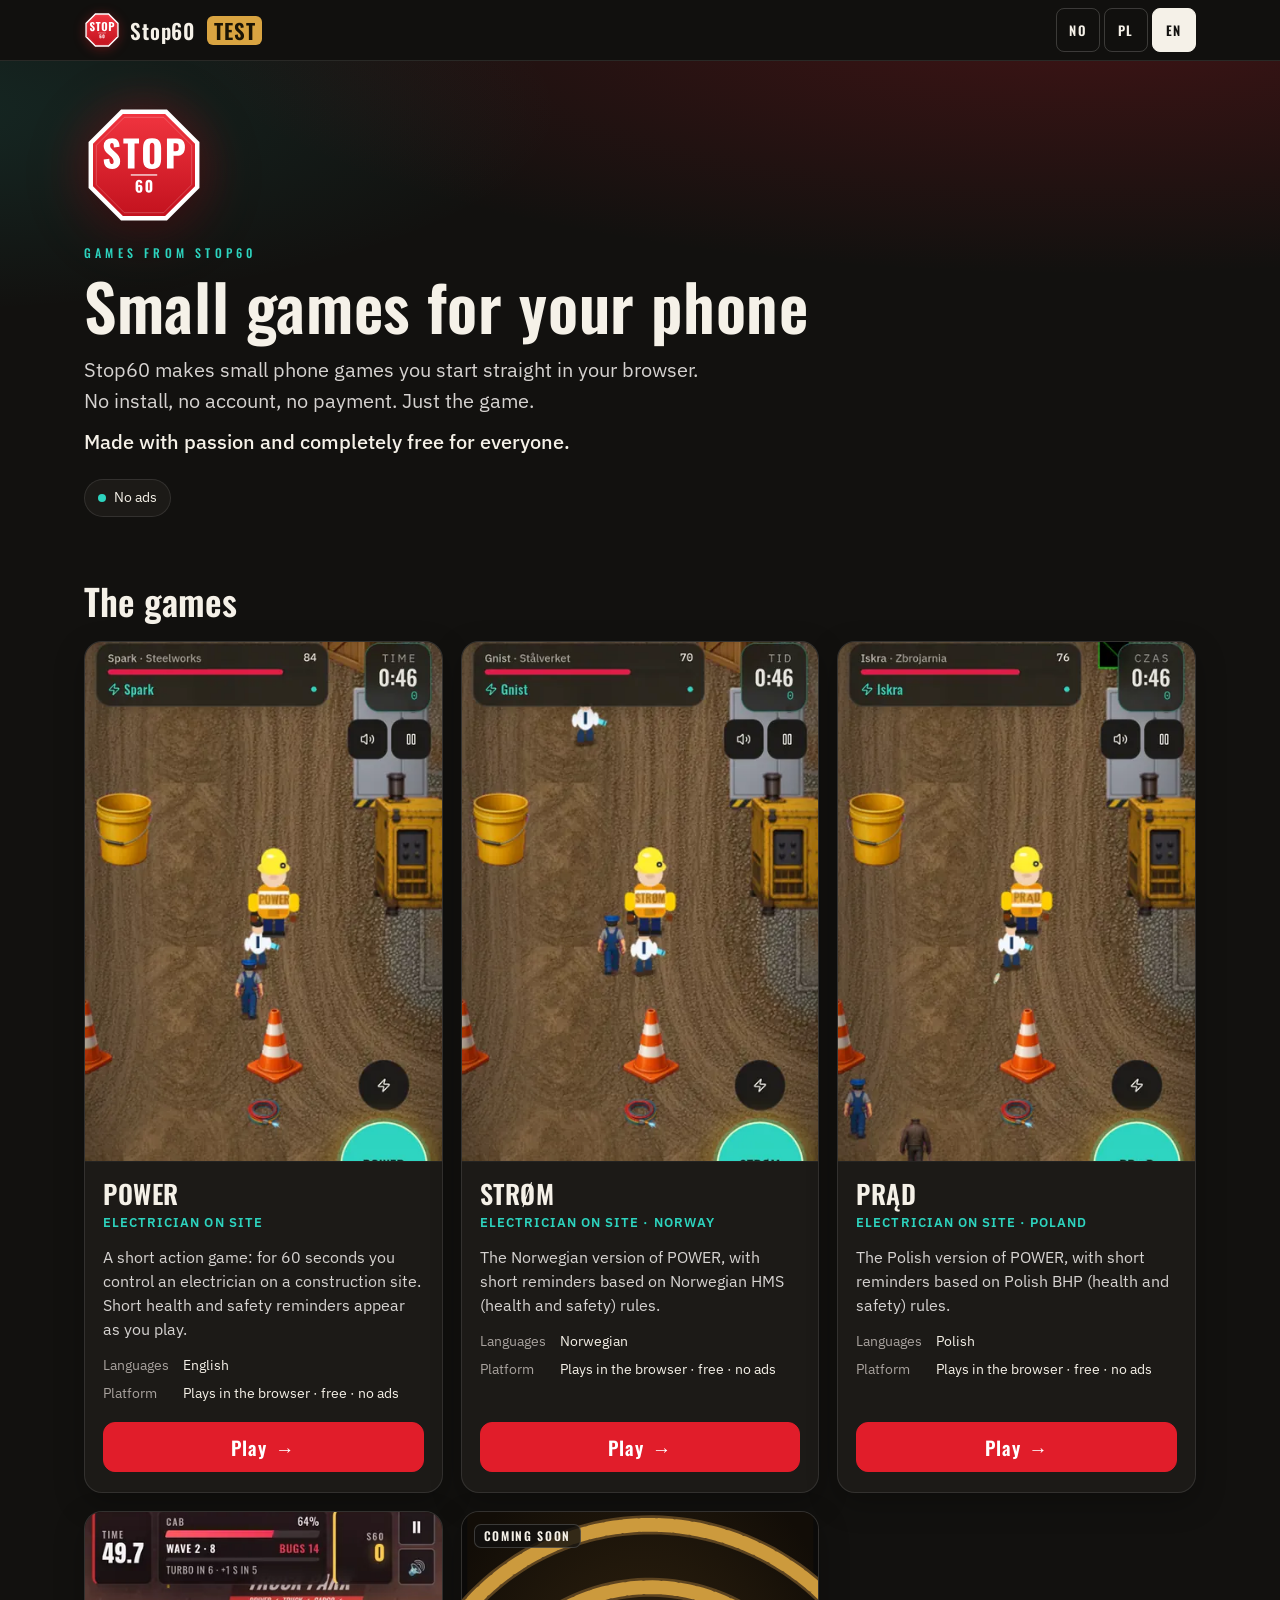
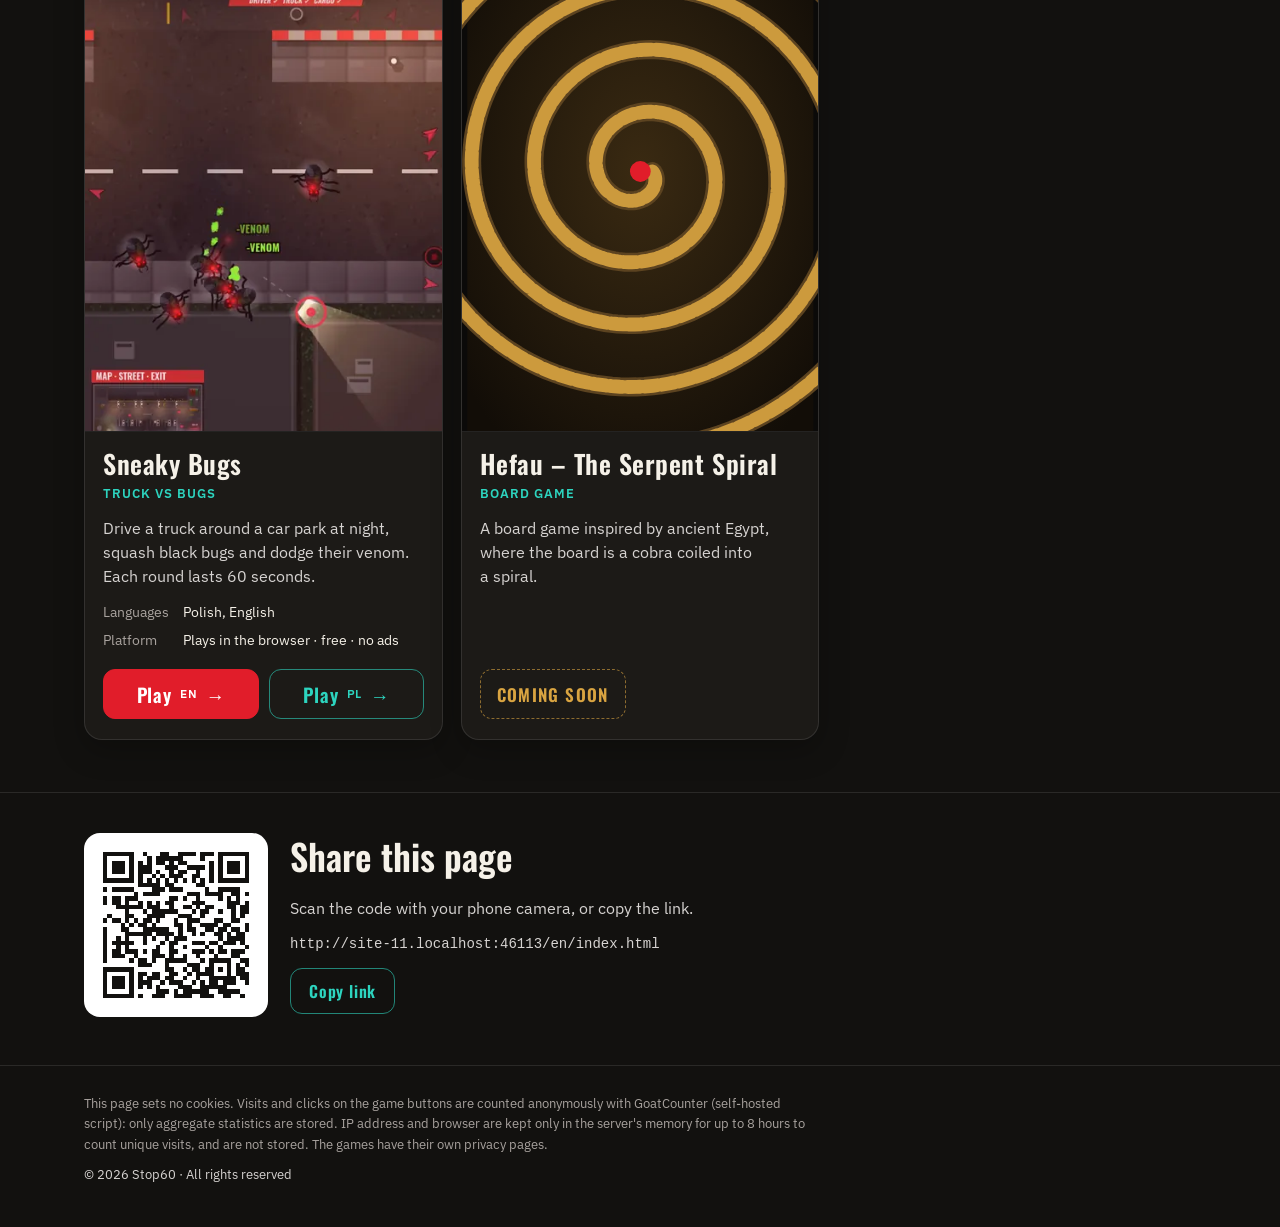
==== commit d86da972: "Lighthouse fixes: inline critical CSS + font faces, 600w image variant and recompressed screenshots," ====
--- a/en/index.html
+++ b/en/index.html
@@ -19,8 +19,97 @@
 <link rel="icon" type="image/png" sizes="32x32" href="../assets/favicon-32.png"/>
 <link rel="apple-touch-icon" href="../assets/apple-touch-icon.png?v=2"/>
 <link rel="preload" href="../fonts/oswald-latin.woff2" as="font" type="font/woff2" crossorigin/>
-<link rel="stylesheet" href="../fonts/fonts.css"/>
-<link rel="stylesheet" href="../assets/style.css?v=4"/>
+<style>@font-face {font-family: 'IBM Plex Sans';font-style: normal;font-weight: 400;font-stretch: 100%;font-display: swap;src: url(../fonts/ibm-plex-sans-latin-ext.woff2) format('woff2');unicode-range: U+0100-02BA, U+02BD-02C5, U+02C7-02CC, U+02CE-02D7, U+02DD-02FF, U+0304, U+0308, U+0329, U+1D00-1DBF, U+1E00-1E9F, U+1EF2-1EFF, U+2020, U+20A0-20AB, U+20AD-20C0, U+2113, U+2C60-2C7F, U+A720-A7FF;}@font-face {font-family: 'IBM Plex Sans';font-style: normal;font-weight: 400;font-stretch: 100%;font-display: swap;src: url(../fonts/ibm-plex-sans-latin.woff2) format('woff2');unicode-range: U+0000-00FF, U+0131, U+0152-0153, U+02BB-02BC, U+02C6, U+02DA, U+02DC, U+0304, U+0308, U+0329, U+2000-206F, U+20AC, U+2122, U+2191, U+2193, U+2212, U+2215, U+FEFF, U+FFFD;}@font-face {font-family: 'IBM Plex Sans';font-style: normal;font-weight: 500;font-stretch: 100%;font-display: swap;src: url(../fonts/ibm-plex-sans-latin-ext.woff2) format('woff2');unicode-range: U+0100-02BA, U+02BD-02C5, U+02C7-02CC, U+02CE-02D7, U+02DD-02FF, U+0304, U+0308, U+0329, U+1D00-1DBF, U+1E00-1E9F, U+1EF2-1EFF, U+2020, U+20A0-20AB, U+20AD-20C0, U+2113, U+2C60-2C7F, U+A720-A7FF;}@font-face {font-family: 'IBM Plex Sans';font-style: normal;font-weight: 500;font-stretch: 100%;font-display: swap;src: url(../fonts/ibm-plex-sans-latin.woff2) format('woff2');unicode-range: U+0000-00FF, U+0131, U+0152-0153, U+02BB-02BC, U+02C6, U+02DA, U+02DC, U+0304, U+0308, U+0329, U+2000-206F, U+20AC, U+2122, U+2191, U+2193, U+2212, U+2215, U+FEFF, U+FFFD;}@font-face {font-family: 'IBM Plex Sans';font-style: normal;font-weight: 600;font-stretch: 100%;font-display: swap;src: url(../fonts/ibm-plex-sans-latin-ext.woff2) format('woff2');unicode-range: U+0100-02BA, U+02BD-02C5, U+02C7-02CC, U+02CE-02D7, U+02DD-02FF, U+0304, U+0308, U+0329, U+1D00-1DBF, U+1E00-1E9F, U+1EF2-1EFF, U+2020, U+20A0-20AB, U+20AD-20C0, U+2113, U+2C60-2C7F, U+A720-A7FF;}@font-face {font-family: 'IBM Plex Sans';font-style: normal;font-weight: 600;font-stretch: 100%;font-display: swap;src: url(../fonts/ibm-plex-sans-latin.woff2) format('woff2');unicode-range: U+0000-00FF, U+0131, U+0152-0153, U+02BB-02BC, U+02C6, U+02DA, U+02DC, U+0304, U+0308, U+0329, U+2000-206F, U+20AC, U+2122, U+2191, U+2193, U+2212, U+2215, U+FEFF, U+FFFD;}@font-face {font-family: 'Oswald';font-style: normal;font-weight: 500;font-display: swap;src: url(../fonts/oswald-latin-ext.woff2) format('woff2');unicode-range: U+0100-02BA, U+02BD-02C5, U+02C7-02CC, U+02CE-02D7, U+02DD-02FF, U+0304, U+0308, U+0329, U+1D00-1DBF, U+1E00-1E9F, U+1EF2-1EFF, U+2020, U+20A0-20AB, U+20AD-20C0, U+2113, U+2C60-2C7F, U+A720-A7FF;}@font-face {font-family: 'Oswald';font-style: normal;font-weight: 500;font-display: swap;src: url(../fonts/oswald-latin.woff2) format('woff2');unicode-range: U+0000-00FF, U+0131, U+0152-0153, U+02BB-02BC, U+02C6, U+02DA, U+02DC, U+0304, U+0308, U+0329, U+2000-206F, U+20AC, U+2122, U+2191, U+2193, U+2212, U+2215, U+FEFF, U+FFFD;}@font-face {font-family: 'Oswald';font-style: normal;font-weight: 600;font-display: swap;src: url(../fonts/oswald-latin-ext.woff2) format('woff2');unicode-range: U+0100-02BA, U+02BD-02C5, U+02C7-02CC, U+02CE-02D7, U+02DD-02FF, U+0304, U+0308, U+0329, U+1D00-1DBF, U+1E00-1E9F, U+1EF2-1EFF, U+2020, U+20A0-20AB, U+20AD-20C0, U+2113, U+2C60-2C7F, U+A720-A7FF;}@font-face {font-family: 'Oswald';font-style: normal;font-weight: 600;font-display: swap;src: url(../fonts/oswald-latin.woff2) format('woff2');unicode-range: U+0000-00FF, U+0131, U+0152-0153, U+02BB-02BC, U+02C6, U+02DA, U+02DC, U+0304, U+0308, U+0329, U+2000-206F, U+20AC, U+2122, U+2191, U+2193, U+2212, U+2215, U+FEFF, U+FFFD;}
+:root{--bg:#12110f;--bg2:#1c1a17;--bg3:#24211d;--ink:#f5f1e8;--txt:#e7e5e4;--mut:#a8a29e;--teal:#2dd4bf;--red:#e11d2a;--gold:#d9a441;--line:rgba(255,255,255,.1)}
+*{box-sizing:border-box}
+html{-webkit-text-size-adjust:100%;scroll-behavior:smooth}
+body{margin:0;background:var(--bg);color:var(--txt);font:400 16px/1.55 'IBM Plex Sans',system-ui,-apple-system,Segoe UI,Roboto,sans-serif}
+a{color:var(--teal)}
+img,svg{max-width:100%;display:block}
+.wrap{max-width:72rem;margin:0 auto;padding:0 max(20px,env(safe-area-inset-right,0px)) 0 max(20px,env(safe-area-inset-left,0px))}
+.skip{position:absolute;left:-999px}.skip:focus{left:12px;top:12px;z-index:9;background:#fff;color:#000;padding:8px}
+
+.top{position:sticky;top:0;z-index:5;padding-top:env(safe-area-inset-top,0px);background:rgba(18,17,15,.86);-webkit-backdrop-filter:blur(10px);backdrop-filter:blur(10px);border-bottom:1px solid var(--line)}
+.top .wrap{display:flex;align-items:center;justify-content:space-between;gap:12px;height:60px}
+.brand{display:flex;align-items:center;gap:10px;min-height:44px;border-radius:10px;text-decoration:none;color:var(--ink)}
+.brand img{width:34px;height:34px}
+.brand span{font:600 21px/1 'Oswald',sans-serif;letter-spacing:.04em}
+.badge{display:inline-block;margin-left:2px;padding:4px 7px;border-radius:6px;background:var(--gold);color:#1a1405;font:600 11px/1 'Oswald',sans-serif;letter-spacing:.16em}
+.lang{display:flex;gap:4px;margin:0;padding:0;list-style:none}
+.lang a{display:flex;align-items:center;justify-content:center;min-width:44px;min-height:44px;padding:0 8px;text-align:center;border-radius:8px;font:600 13px/1 'Oswald',sans-serif;letter-spacing:.12em;color:var(--ink);text-decoration:none;border:1px solid rgba(255,255,255,.18)}
+.lang a[aria-current]{background:var(--ink);color:var(--bg);border-color:var(--ink)}
+
+.intro{padding:44px 0 30px;background:radial-gradient(120% 90% at 85% -10%,rgba(225,29,42,.22),transparent 60%),radial-gradient(90% 70% at -10% 10%,rgba(45,212,191,.12),transparent 60%)}
+.k{font:500 12px/1 'Oswald',sans-serif;letter-spacing:.35em;text-transform:uppercase;color:var(--teal);margin:0 0 14px}
+h1{font:600 clamp(36px,9vw,64px)/1.02 'Oswald',sans-serif;color:var(--ink);margin:0 0 16px;letter-spacing:.01em}
+.lead{max-width:40rem;margin:0 0 10px;font-size:clamp(17px,4.4vw,20px);color:#d6d3d1}
+.lead b{color:var(--ink);font-weight:600}
+.pills{display:flex;flex-wrap:wrap;gap:8px;margin:0;padding:0;list-style:none}
+.pills li{display:flex;align-items:center;gap:8px;padding:7px 13px;border-radius:999px;background:var(--bg2);border:1px solid var(--line);font-size:14px;color:var(--ink)}
+.pills li::before{content:"";width:8px;height:8px;border-radius:50%;background:var(--teal)}
+
+section.s{padding:34px 0 52px}
+h2{font:600 clamp(26px,5vw,36px)/1.1 'Oswald',sans-serif;color:var(--ink);margin:0 0 20px}
+.games{display:grid;gap:18px;grid-template-columns:1fr;margin:0;padding:0;list-style:none}
+@media (min-width:720px){.games{grid-template-columns:repeat(2,1fr)}}
+@media (min-width:1080px){.games{grid-template-columns:repeat(3,1fr)}}
+.game{display:flex;flex-direction:column;background:var(--bg2);border:1px solid var(--line);border-radius:18px;overflow:hidden;box-shadow:0 10px 30px rgba(0,0,0,.25)}
+.shot{position:relative;aspect-ratio:2/3;max-height:520px;background:#0b0a09;overflow:hidden;border-bottom:1px solid var(--line)}
+.shot img,.shot svg{width:100%;height:100%;object-fit:cover;object-position:50% 55%}
+.shot .tagl{position:absolute;left:12px;top:12px;padding:5px 9px;border-radius:7px;background:rgba(18,17,15,.82);color:var(--ink);font:600 12px/1 'Oswald',sans-serif;letter-spacing:.14em;text-transform:uppercase;border:1px solid rgba(255,255,255,.18)}
+@media (max-width:719px){.shot{aspect-ratio:4/5}.shot img{object-position:50% 30%}}
+.body{display:flex;flex-direction:column;flex:1;padding:18px 18px 20px}
+.game h3{font:600 26px/1.05 'Oswald',sans-serif;color:var(--ink);margin:0;letter-spacing:.02em}
+.sub{margin:6px 0 12px;font-size:13px;letter-spacing:.08em;text-transform:uppercase;color:var(--teal);font-weight:600}
+.desc{margin:0 0 10px;color:#d6d3d1;font-size:15.5px}
+.note{margin:0 0 12px;padding:10px 12px;border-radius:10px;background:var(--bg3);color:var(--mut);font-size:13.5px;line-height:1.45}
+dl.meta{display:grid;grid-template-columns:auto 1fr;gap:6px 14px;margin:4px 0 18px;font-size:14px}
+dl.meta dt{color:var(--mut)}dl.meta dd{margin:0;color:var(--ink)}
+.acts{display:flex;flex-wrap:wrap;gap:10px;margin-top:auto}
+.btn{flex:1 1 auto;display:inline-flex;align-items:center;justify-content:center;gap:8px;min-height:50px;padding:0 20px;border-radius:12px;background:var(--red);border:1px solid var(--red);color:#fff;text-decoration:none;font:600 19px/1 'Oswald',sans-serif;letter-spacing:.05em;transition:transform .12s,filter .12s}
+.btn::after{content:"→"}
+.btn.alt{background:transparent;border-color:rgba(45,212,191,.6);color:var(--teal)}
+.btn:hover{transform:translateY(-1px);filter:brightness(1.08)}
+.btn:active{transform:translateY(0) scale(.98);filter:brightness(.95)}
+.btn.alt:hover{background:rgba(45,212,191,.08)}
+.btn small{font:600 12px/1 'IBM Plex Sans',sans-serif;letter-spacing:.06em}
+.soon{display:inline-flex;align-items:center;min-height:50px;padding:0 16px;border-radius:12px;border:1px dashed rgba(217,164,65,.6);color:var(--gold);font:600 17px/1 'Oswald',sans-serif;letter-spacing:.08em;text-transform:uppercase}
+
+.share{border-top:1px solid var(--line);padding:40px 0 48px}
+.sharebox{display:grid;gap:22px;align-items:center;grid-template-columns:1fr}
+@media (min-width:720px){.sharebox{grid-template-columns:auto 1fr}}
+.qr{width:184px;height:184px;padding:10px;background:#fff;border-radius:16px}
+.qr svg{width:100%;height:100%}
+.share p{margin:0 0 14px;color:#d6d3d1;max-width:34rem}
+.url{font:500 14px/1.4 ui-monospace,SFMono-Regular,Menlo,monospace;color:var(--ink);word-break:break-all;margin:0 0 14px}
+.sbtn{display:flex;flex-wrap:wrap;gap:10px}
+.sbtn button{min-height:46px;padding:0 18px;border-radius:12px;border:1px solid rgba(45,212,191,.6);background:transparent;color:var(--teal);font:600 16px/1 'Oswald',sans-serif;letter-spacing:.05em;cursor:pointer}
+.sbtn button[hidden]{display:none}
+.sbtn button{transition:background .15s,transform .12s}.sbtn button:hover{background:rgba(45,212,191,.1)}.sbtn button:active{transform:scale(.98)}
+footer{border-top:1px solid var(--line);padding:28px 0 calc(env(safe-area-inset-bottom,0px) + 32px);color:var(--mut);font-size:13px}
+footer p{margin:0 0 10px;max-width:46rem}
+footer .copy{color:#d6d3d1}
+
+
+.brand .sign{width:36px;height:36px;flex:0 0 auto;filter:drop-shadow(0 2px 6px rgba(225,29,42,.35))}
+.lead.l2{margin-bottom:22px;color:var(--ink);font-weight:500}
+.hero-sign{width:clamp(88px,22vw,120px);margin:0 0 22px;transform-origin:50% 50%;animation:signIn .9s cubic-bezier(.2,.9,.25,1.15) .1s both}
+.hero-sign svg{width:100%;height:auto;aspect-ratio:1;filter:drop-shadow(0 10px 24px rgba(0,0,0,.45)) drop-shadow(0 0 22px rgba(225,29,42,.38))}
+@keyframes signIn{from{opacity:0;transform:scale(.55) rotate(-45deg)}60%{opacity:1}to{opacity:1;transform:none}}
+@media (prefers-reduced-motion:reduce){.hero-sign{animation:none}}
+
+
+a:focus-visible,button:focus-visible{outline:3px solid #fff;outline-offset:3px}
+.btn:focus-visible{outline-color:#fff;box-shadow:0 0 0 6px rgba(225,29,42,.35)}
+.lang a:hover{border-color:rgba(255,255,255,.45)}
+.game{transition:transform .2s ease,border-color .2s ease,box-shadow .2s ease}
+@media (hover:hover){.game:hover{transform:translateY(-3px);border-color:rgba(255,255,255,.18);box-shadow:0 16px 40px rgba(0,0,0,.35)}}
+.intro .k,.intro h1,.intro .lead,.intro .pills{animation:fadeUp .6s ease both}
+.intro .k{animation-delay:.25s}.intro h1{animation-delay:.32s}.intro .lead{animation-delay:.4s}.intro .lead.l2{animation-delay:.46s}.intro .pills{animation-delay:.52s}
+@keyframes fadeUp{from{opacity:0;transform:translateY(10px)}to{opacity:1;transform:none}}
+.shot img{transition:transform .5s ease}
+@media (hover:hover){.game:hover .shot img{transform:scale(1.025)}}
+@media (prefers-reduced-motion:reduce){html{scroll-behavior:auto}*,*::before,*::after{animation:none!important;transition:none!important}}</style>
 <meta property="og:type" content="website"/>
 <meta property="og:site_name" content="Stop60"/>
 <meta property="og:title" content="Stop60 – small free browser games"/>
@@ -54,7 +143,7 @@
 <path fill="#fff" d="M91.80185185185185 146.3111111111111Q89.7537037037037 146.3111111111111 88.47037037037038 145.41666666666666Q87.18703703703704 144.5222222222222 86.59074074074074 142.96666666666664Q85.99444444444444 141.4111111111111 85.99444444444444 139.4148148148148V131.81851851851852Q85.99444444444444 129.77037037037036 86.47407407407408 128.16296296296295Q86.95370370370371 126.55555555555556 88.19814814814815 125.63518518518518Q89.44259259259259 124.71481481481482 91.77592592592593 124.71481481481482Q93.79814814814816 124.71481481481482 94.96481481481482 125.33703703703704Q96.13148148148149 125.95925925925926 96.62407407407409 127.15185185185184Q97.11666666666667 128.34444444444443 97.11666666666667 130.1074074074074Q97.11666666666667 130.2111111111111 97.12962962962963 130.30185185185184Q97.14259259259259 130.3925925925926 97.14259259259259 130.47037037037038H93.07222222222222Q93.07222222222222 129.2 92.87777777777778 128.59074074074073Q92.68333333333334 127.98148148148148 91.80185185185185 127.98148148148148Q91.20555555555556 127.98148148148148 90.90740740740742 128.34444444444443Q90.60925925925926 128.7074074074074 90.50555555555556 129.6148148148148Q90.40185185185186 130.5222222222222 90.40185185185186 132.15555555555557V134.0222222222222Q90.71296296296296 133.4777777777778 91.41296296296296 133.17962962962963Q92.11296296296297 132.88148148148147 92.99444444444444 132.85555555555555Q94.65370370370371 132.80370370370372 95.65185185185186 133.6074074074074Q96.65 134.4111111111111 97.09074074074074 135.79814814814813Q97.53148148148148 137.1851851851852 97.53148148148148 138.8962962962963Q97.53148148148148 141.1 97.01296296296296 142.77222222222224Q96.49444444444444 144.44444444444446 95.25 145.3777777777778Q94.00555555555556 146.3111111111111 91.80185185185185 146.3111111111111ZM91.8537037037037 143.12222222222223Q92.45 143.12222222222223 92.72222222222223 142.72037037037038Q92.99444444444444 142.31851851851852 93.08518518518518 141.52777777777777Q93.17592592592592 140.73703703703703 93.17592592592592 139.57037037037037Q93.17592592592592 138.53333333333333 93.11111111111111 137.78148148148148Q93.0462962962963 137.02962962962962 92.76111111111112 136.60185185185185Q92.47592592592594 136.17407407407407 91.80185185185185 136.17407407407407Q91.49074074074075 136.17407407407407 91.20555555555556 136.30370370370372Q90.92037037037038 136.43333333333334 90.71296296296296 136.6277777777778Q90.50555555555556 136.82222222222222 90.40185185185186 137.0037037037037V140.42592592592592Q90.40185185185186 141.1259259259259 90.51851851851853 141.74814814814815Q90.6351851851852 142.37037037037038 90.95925925925926 142.7462962962963Q91.28333333333333 143.12222222222223 91.8537037037037 143.12222222222223Z M108.22407407407408 146.38888888888889Q106.33148148148149 146.38888888888889 105.06111111111112 145.6240740740741Q103.79074074074074 144.85925925925926 103.14259259259259 143.51111111111112Q102.49444444444445 142.16296296296295 102.49444444444445 140.3740740740741V130.85925925925926Q102.49444444444445 129.01851851851853 103.1037037037037 127.63148148148149Q103.71296296296296 126.24444444444444 104.98333333333333 125.46666666666667Q106.2537037037037 124.6888888888889 108.22407407407408 124.6888888888889Q110.19444444444444 124.6888888888889 111.45185185185184 125.46666666666667Q112.70925925925926 126.24444444444444 113.31851851851852 127.63148148148149Q113.92777777777778 129.01851851851853 113.92777777777778 130.85925925925926V140.3740740740741Q113.92777777777778 142.13703703703703 113.27962962962962 143.49814814814815Q112.63148148148149 144.85925925925926 111.36111111111111 145.6240740740741Q110.09074074074074 146.38888888888889 108.22407407407408 146.38888888888889ZM108.22407407407408 142.52592592592592Q108.8462962962963 142.52592592592592 109.11851851851853 142.1240740740741Q109.39074074074074 141.72222222222223 109.45555555555555 141.19074074074075Q109.52037037037037 140.65925925925927 109.52037037037037 140.27037037037036V130.96296296296296Q109.52037037037037 130.5222222222222 109.46851851851852 129.96481481481482Q109.41666666666667 129.40740740740742 109.14444444444445 128.97962962962964Q108.87222222222222 128.55185185185186 108.22407407407408 128.55185185185186Q107.57592592592593 128.55185185185186 107.3037037037037 128.97962962962964Q107.03148148148148 129.40740740740742 106.97962962962963 129.96481481481482Q106.92777777777778 130.5222222222222 106.92777777777778 130.96296296296296V140.27037037037036Q106.92777777777778 140.65925925925927 107.00555555555556 141.19074074074075Q107.08333333333334 141.72222222222223 107.35555555555555 142.1240740740741Q107.62777777777778 142.52592592592592 108.22407407407408 142.52592592592592Z"/></symbol></svg>
 <a class="skip" href="#main">Skip to content</a>
 <header class="top"><div class="wrap">
-<a class="brand" href="./" aria-label="Stop60"><svg class="sign" width="36" height="36" aria-hidden="true" focusable="false"><use href="#stop-sign"/></svg><span>Stop60</span> <span class="badge" title="Test version – not published">TEST</span></a>
+<a class="brand" href="./"><svg class="sign" width="36" height="36" aria-hidden="true" focusable="false"><use href="#stop-sign"/></svg><span>Stop60</span> <span class="badge" title="Test version – not published">TEST</span></a>
 <nav aria-label="Language"><ul class="lang"><li><a href="../" hreflang="nb" lang="nb" title="Norsk" data-gc="portfolio-lang-no">NO</a></li><li><a href="../pl/" hreflang="pl" lang="pl" title="Polski" data-gc="portfolio-lang-pl">PL</a></li><li><a href="../en/" hreflang="en" lang="en" title="English" data-gc="portfolio-lang-en" aria-current="page">EN</a></li></ul></nav>
 </div></header>
 <main id="main">
@@ -69,10 +158,10 @@
 <section class="s" id="games"><div class="wrap">
 <h2>The games</h2>
 <ul class="games">
-<li class="game" id="power"><div class="shot"><img src="../assets/img/power-420.webp" srcset="../assets/img/power-420.webp 420w, ../assets/img/power-800.webp 800w" sizes="(min-width:1080px) 360px, (min-width:720px) 46vw, 92vw" width="800" height="1201" fetchpriority="high" decoding="async" alt="POWER – screenshot from the game"/></div><div class="body"><h3>POWER</h3><p class="sub">Electrician on site</p><p class="desc">A short action game: for 60 seconds you control an electrician on a construction site. Short health and safety reminders appear as you play.</p><dl class="meta"><dt>Languages</dt><dd>English</dd><dt>Platform</dt><dd>Plays in the browser · free · no ads</dd></dl><div class="acts"><a class="btn" href="/power/?ref=portfolio" data-gc="portfolio-click-power" aria-label="Play POWER">Play</a></div></div></li>
-<li class="game" id="strom"><div class="shot"><img src="../assets/img/strom-420.webp" srcset="../assets/img/strom-420.webp 420w, ../assets/img/strom-800.webp 800w" sizes="(min-width:1080px) 360px, (min-width:720px) 46vw, 92vw" width="800" height="1201" loading="lazy" decoding="async" alt="STRØM – screenshot from the game"/></div><div class="body"><h3>STRØM</h3><p class="sub">Electrician on site · Norway</p><p class="desc">The Norwegian version of POWER, with short reminders based on Norwegian HMS (health and safety) rules.</p><dl class="meta"><dt>Languages</dt><dd>Norwegian</dd><dt>Platform</dt><dd>Plays in the browser · free · no ads</dd></dl><div class="acts"><a class="btn" href="/strom/?ref=portfolio" data-gc="portfolio-click-strom" aria-label="Play STRØM">Play</a></div></div></li>
-<li class="game" id="prad"><div class="shot"><img src="../assets/img/prad-420.webp" srcset="../assets/img/prad-420.webp 420w, ../assets/img/prad-800.webp 800w" sizes="(min-width:1080px) 360px, (min-width:720px) 46vw, 92vw" width="800" height="1201" loading="lazy" decoding="async" alt="PRĄD – screenshot from the game"/></div><div class="body"><h3>PRĄD</h3><p class="sub">Electrician on site · Poland</p><p class="desc">The Polish version of POWER, with short reminders based on Polish BHP (health and safety) rules.</p><dl class="meta"><dt>Languages</dt><dd>Polish</dd><dt>Platform</dt><dd>Plays in the browser · free · no ads</dd></dl><div class="acts"><a class="btn" href="/prad/?ref=portfolio" data-gc="portfolio-click-prad" aria-label="Play PRĄD">Play</a></div></div></li>
-<li class="game" id="robaki"><div class="shot"><img src="../assets/img/robaki-en-420.webp" srcset="../assets/img/robaki-en-420.webp 420w, ../assets/img/robaki-en-800.webp 800w" sizes="(min-width:1080px) 360px, (min-width:720px) 46vw, 92vw" width="800" height="1201" loading="lazy" decoding="async" alt="Sneaky Bugs – screenshot from the game"/></div><div class="body"><h3>Sneaky Bugs</h3><p class="sub">Truck vs bugs</p><p class="desc">Drive a truck around a car park at night, squash black bugs and dodge their venom. Each round lasts 60 seconds.</p><dl class="meta"><dt>Languages</dt><dd>Polish, English</dd><dt>Platform</dt><dd>Plays in the browser · free · no ads</dd></dl><div class="acts"><a class="btn" href="/robaki/en/?ref=portfolio" data-gc="portfolio-click-robaki-en" hreflang="en" aria-label="Play EN – Sneaky Bugs, English version">Play <small>EN</small></a><a class="btn alt" href="/robaki/?ref=portfolio" data-gc="portfolio-click-robaki" hreflang="pl" aria-label="Play PL – Sneaky Bugs, Polish version">Play <small>PL</small></a></div></div></li>
+<li class="game" id="power"><div class="shot"><img src="../assets/img/power-420.webp" srcset="../assets/img/power-420.webp 420w, ../assets/img/power-600.webp 600w, ../assets/img/power-800.webp 800w" sizes="(min-width:1080px) 360px, (min-width:720px) 46vw, 92vw" width="800" height="1201" fetchpriority="high" decoding="async" alt="POWER – screenshot from the game"/></div><div class="body"><h3>POWER</h3><p class="sub">Electrician on site</p><p class="desc">A short action game: for 60 seconds you control an electrician on a construction site. Short health and safety reminders appear as you play.</p><dl class="meta"><dt>Languages</dt><dd>English</dd><dt>Platform</dt><dd>Plays in the browser · free · no ads</dd></dl><div class="acts"><a class="btn" href="/power/?ref=portfolio" data-gc="portfolio-click-power" aria-label="Play POWER">Play</a></div></div></li>
+<li class="game" id="strom"><div class="shot"><img src="../assets/img/strom-420.webp" srcset="../assets/img/strom-420.webp 420w, ../assets/img/strom-600.webp 600w, ../assets/img/strom-800.webp 800w" sizes="(min-width:1080px) 360px, (min-width:720px) 46vw, 92vw" width="800" height="1201" loading="lazy" decoding="async" alt="STRØM – screenshot from the game"/></div><div class="body"><h3>STRØM</h3><p class="sub">Electrician on site · Norway</p><p class="desc">The Norwegian version of POWER, with short reminders based on Norwegian HMS (health and safety) rules.</p><dl class="meta"><dt>Languages</dt><dd>Norwegian</dd><dt>Platform</dt><dd>Plays in the browser · free · no ads</dd></dl><div class="acts"><a class="btn" href="/strom/?ref=portfolio" data-gc="portfolio-click-strom" aria-label="Play STRØM">Play</a></div></div></li>
+<li class="game" id="prad"><div class="shot"><img src="../assets/img/prad-420.webp" srcset="../assets/img/prad-420.webp 420w, ../assets/img/prad-600.webp 600w, ../assets/img/prad-800.webp 800w" sizes="(min-width:1080px) 360px, (min-width:720px) 46vw, 92vw" width="800" height="1201" loading="lazy" decoding="async" alt="PRĄD – screenshot from the game"/></div><div class="body"><h3>PRĄD</h3><p class="sub">Electrician on site · Poland</p><p class="desc">The Polish version of POWER, with short reminders based on Polish BHP (health and safety) rules.</p><dl class="meta"><dt>Languages</dt><dd>Polish</dd><dt>Platform</dt><dd>Plays in the browser · free · no ads</dd></dl><div class="acts"><a class="btn" href="/prad/?ref=portfolio" data-gc="portfolio-click-prad" aria-label="Play PRĄD">Play</a></div></div></li>
+<li class="game" id="robaki"><div class="shot"><img src="../assets/img/robaki-en-420.webp" srcset="../assets/img/robaki-en-420.webp 420w, ../assets/img/robaki-en-600.webp 600w, ../assets/img/robaki-en-800.webp 800w" sizes="(min-width:1080px) 360px, (min-width:720px) 46vw, 92vw" width="800" height="1201" loading="lazy" decoding="async" alt="Sneaky Bugs – screenshot from the game"/></div><div class="body"><h3>Sneaky Bugs</h3><p class="sub">Truck vs bugs</p><p class="desc">Drive a truck around a car park at night, squash black bugs and dodge their venom. Each round lasts 60 seconds.</p><dl class="meta"><dt>Languages</dt><dd>Polish, English</dd><dt>Platform</dt><dd>Plays in the browser · free · no ads</dd></dl><div class="acts"><a class="btn" href="/robaki/en/?ref=portfolio" data-gc="portfolio-click-robaki-en" hreflang="en" aria-label="Play EN – Sneaky Bugs, English version">Play <small>EN</small></a><a class="btn alt" href="/robaki/?ref=portfolio" data-gc="portfolio-click-robaki" hreflang="pl" aria-label="Play PL – Sneaky Bugs, Polish version">Play <small>PL</small></a></div></div></li>
 <li class="game" id="hefau"><div class="shot"><svg viewBox="0 0 400 600" aria-hidden="true" focusable="false" xmlns="http://www.w3.org/2000/svg">
 <defs><radialGradient id="sg" cx="50%" cy="50%" r="65%"><stop offset="0" stop-color="#3a2a12"/><stop offset="1" stop-color="#120d07"/></radialGradient></defs>
 <rect width="400" height="600" fill="url(#sg)"/>
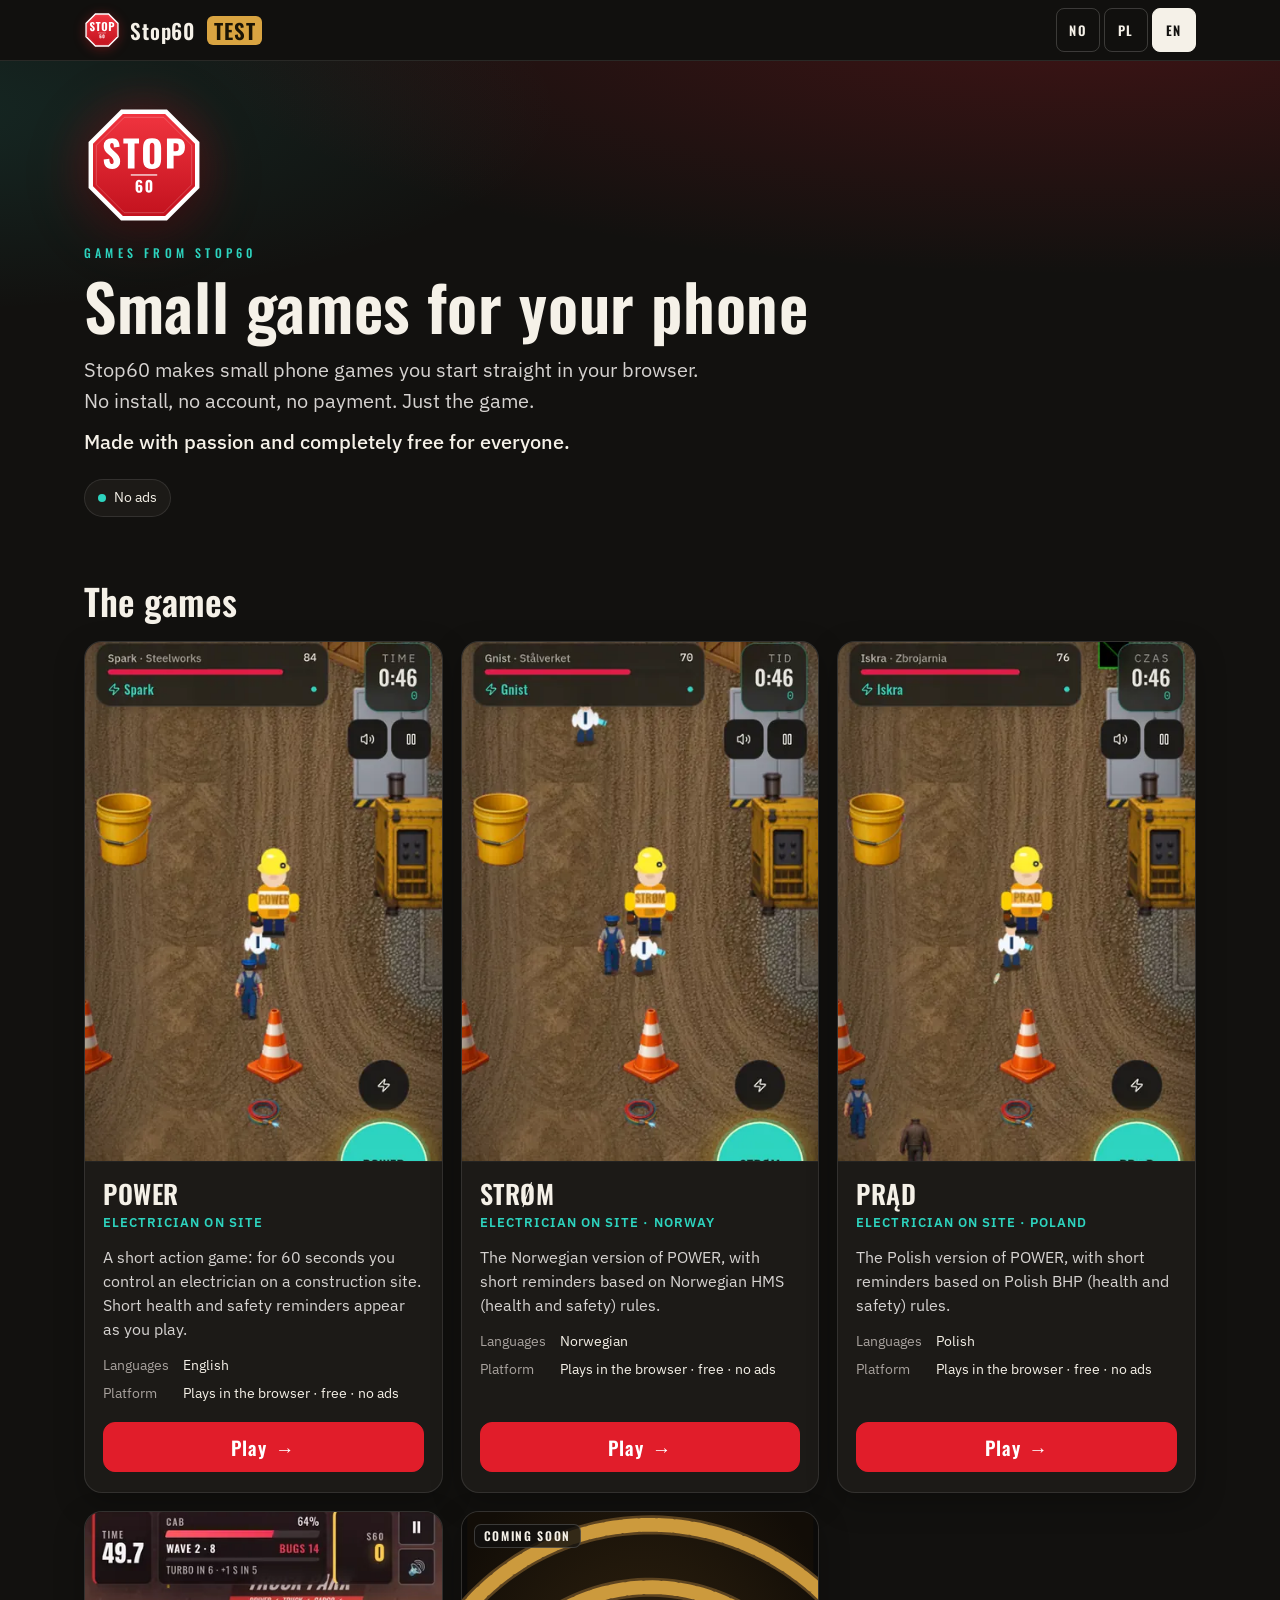
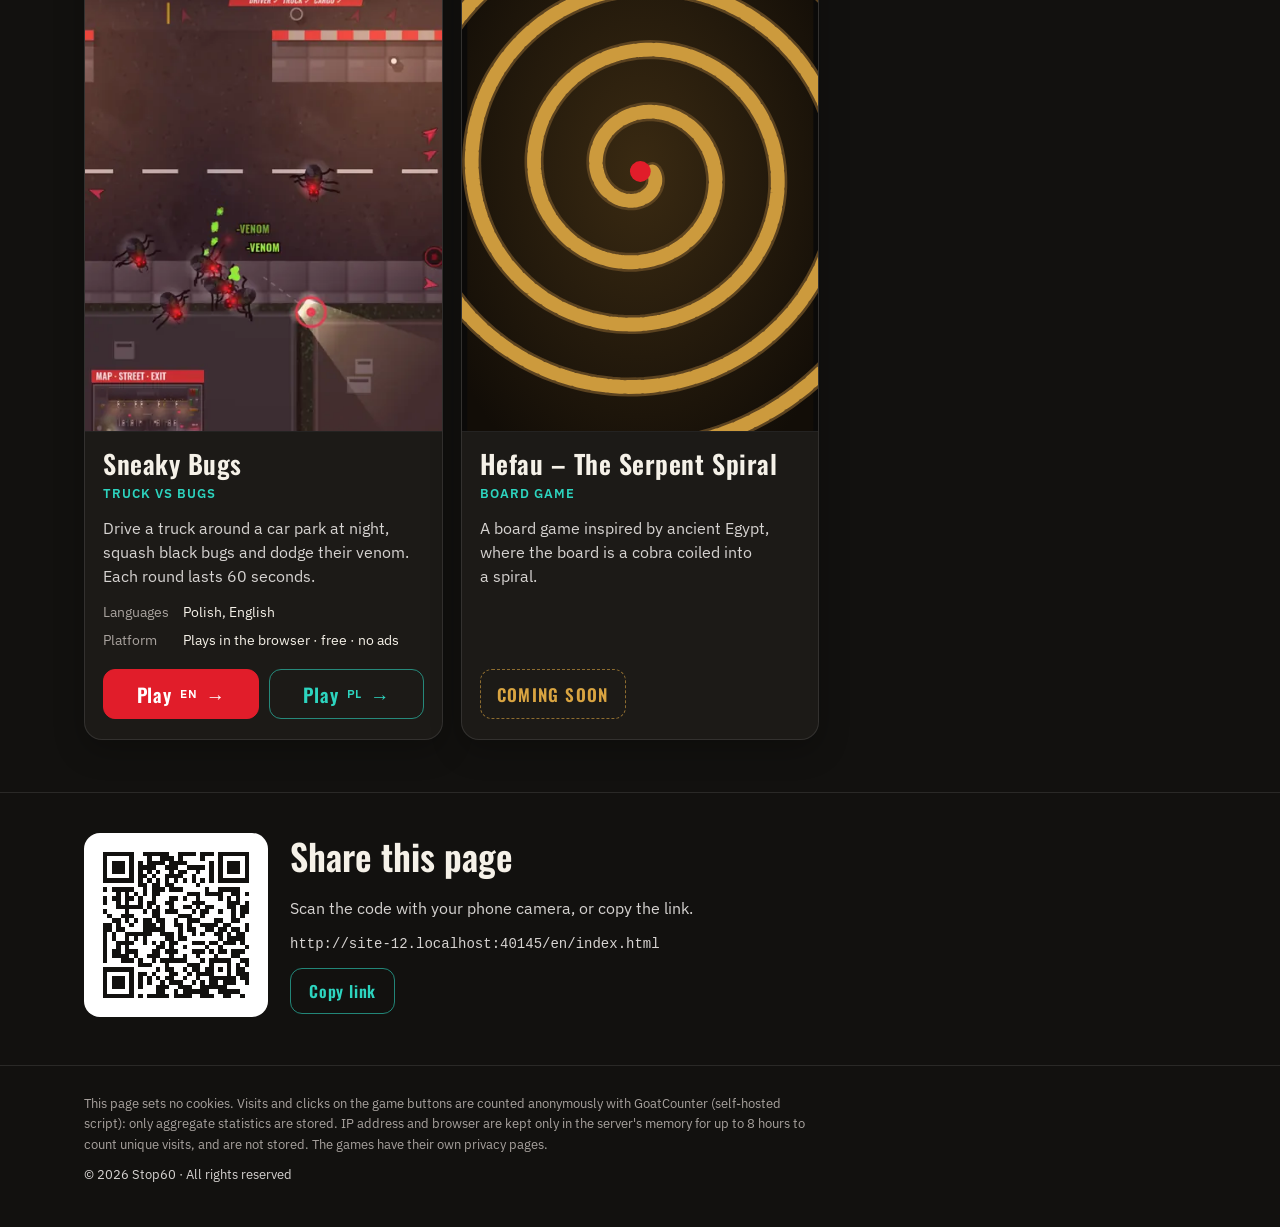
==== commit d33c58b1: "Phone card crop 3:4 so HUD and player stay fully in frame" ====
--- a/en/index.html
+++ b/en/index.html
@@ -57,7 +57,7 @@
 .shot{position:relative;aspect-ratio:2/3;max-height:520px;background:#0b0a09;overflow:hidden;border-bottom:1px solid var(--line)}
 .shot img,.shot svg{width:100%;height:100%;object-fit:cover;object-position:50% 55%}
 .shot .tagl{position:absolute;left:12px;top:12px;padding:5px 9px;border-radius:7px;background:rgba(18,17,15,.82);color:var(--ink);font:600 12px/1 'Oswald',sans-serif;letter-spacing:.14em;text-transform:uppercase;border:1px solid rgba(255,255,255,.18)}
-@media (max-width:719px){.shot{aspect-ratio:4/5}.shot img{object-position:50% 30%}}
+@media (max-width:719px){.shot{aspect-ratio:3/4}.shot img{object-position:50% 0}}
 .body{display:flex;flex-direction:column;flex:1;padding:18px 18px 20px}
 .game h3{font:600 26px/1.05 'Oswald',sans-serif;color:var(--ink);margin:0;letter-spacing:.02em}
 .sub{margin:6px 0 12px;font-size:13px;letter-spacing:.08em;text-transform:uppercase;color:var(--teal);font-weight:600}
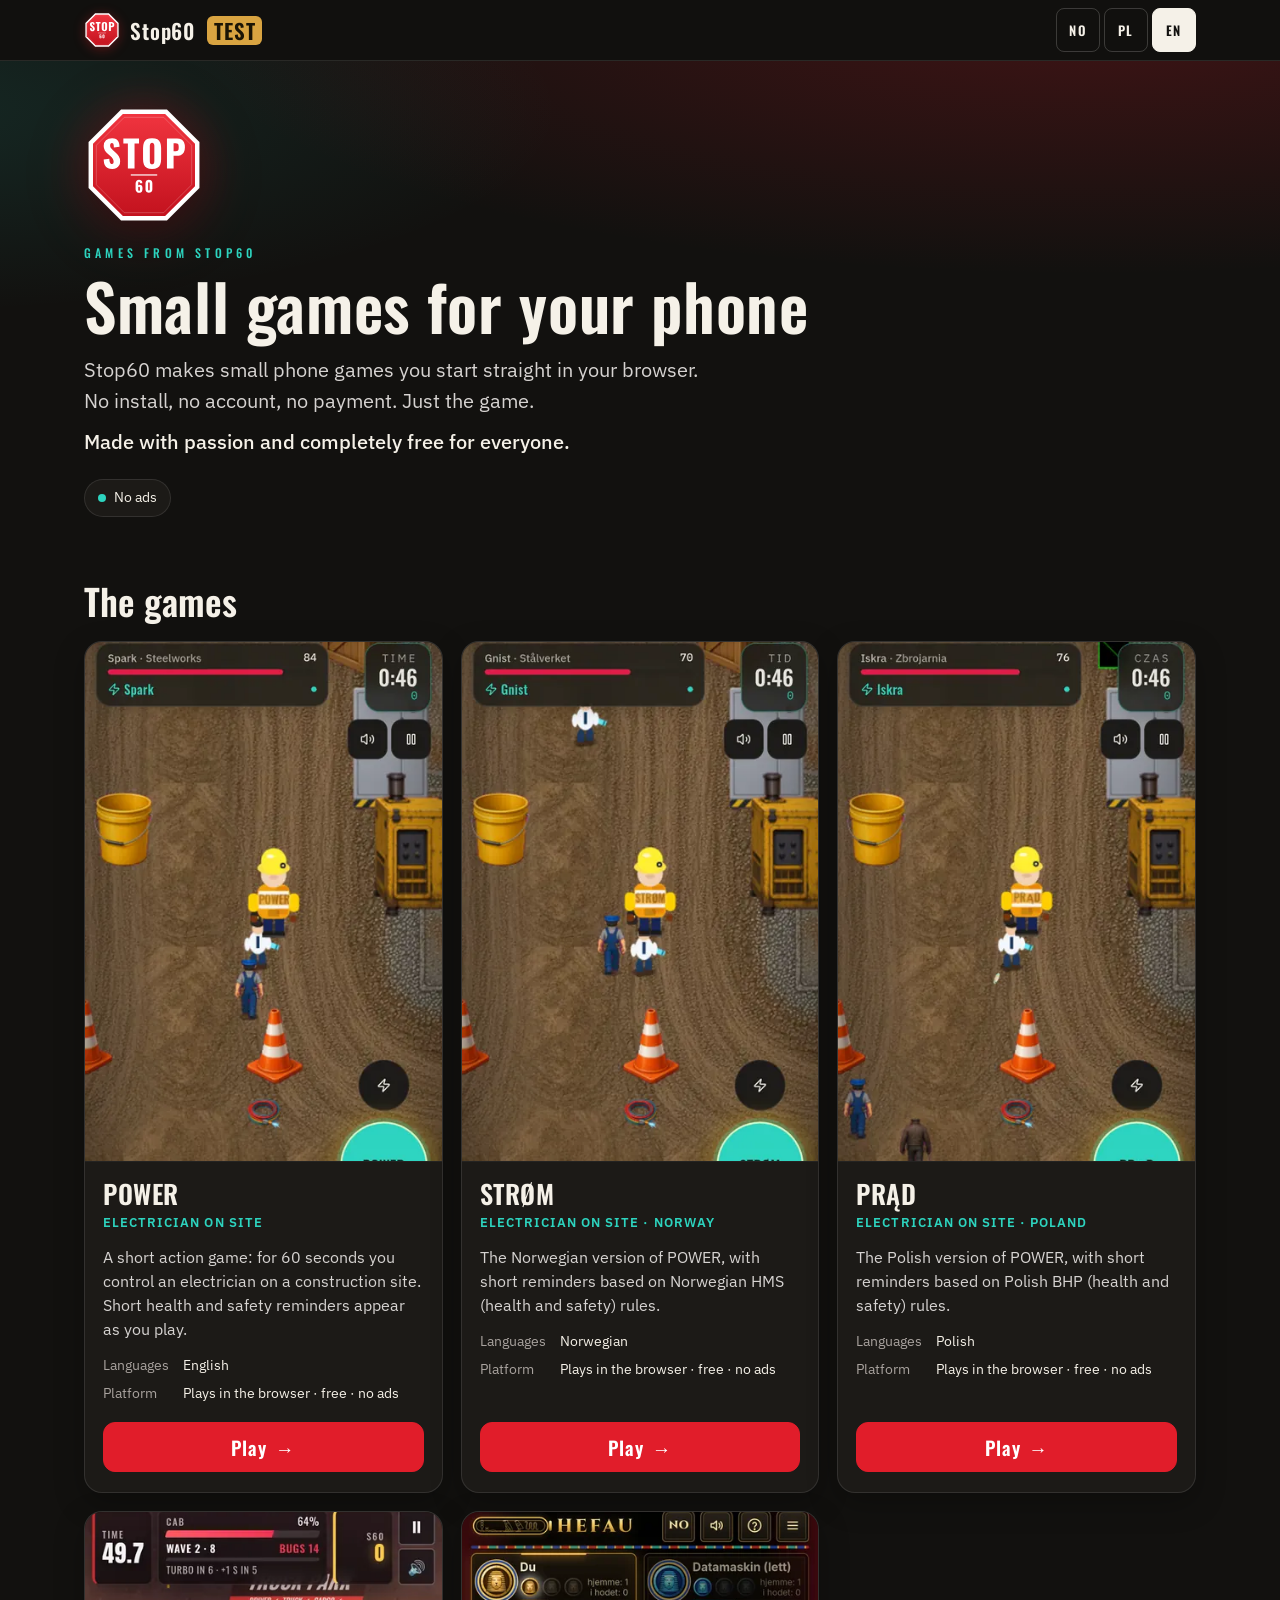
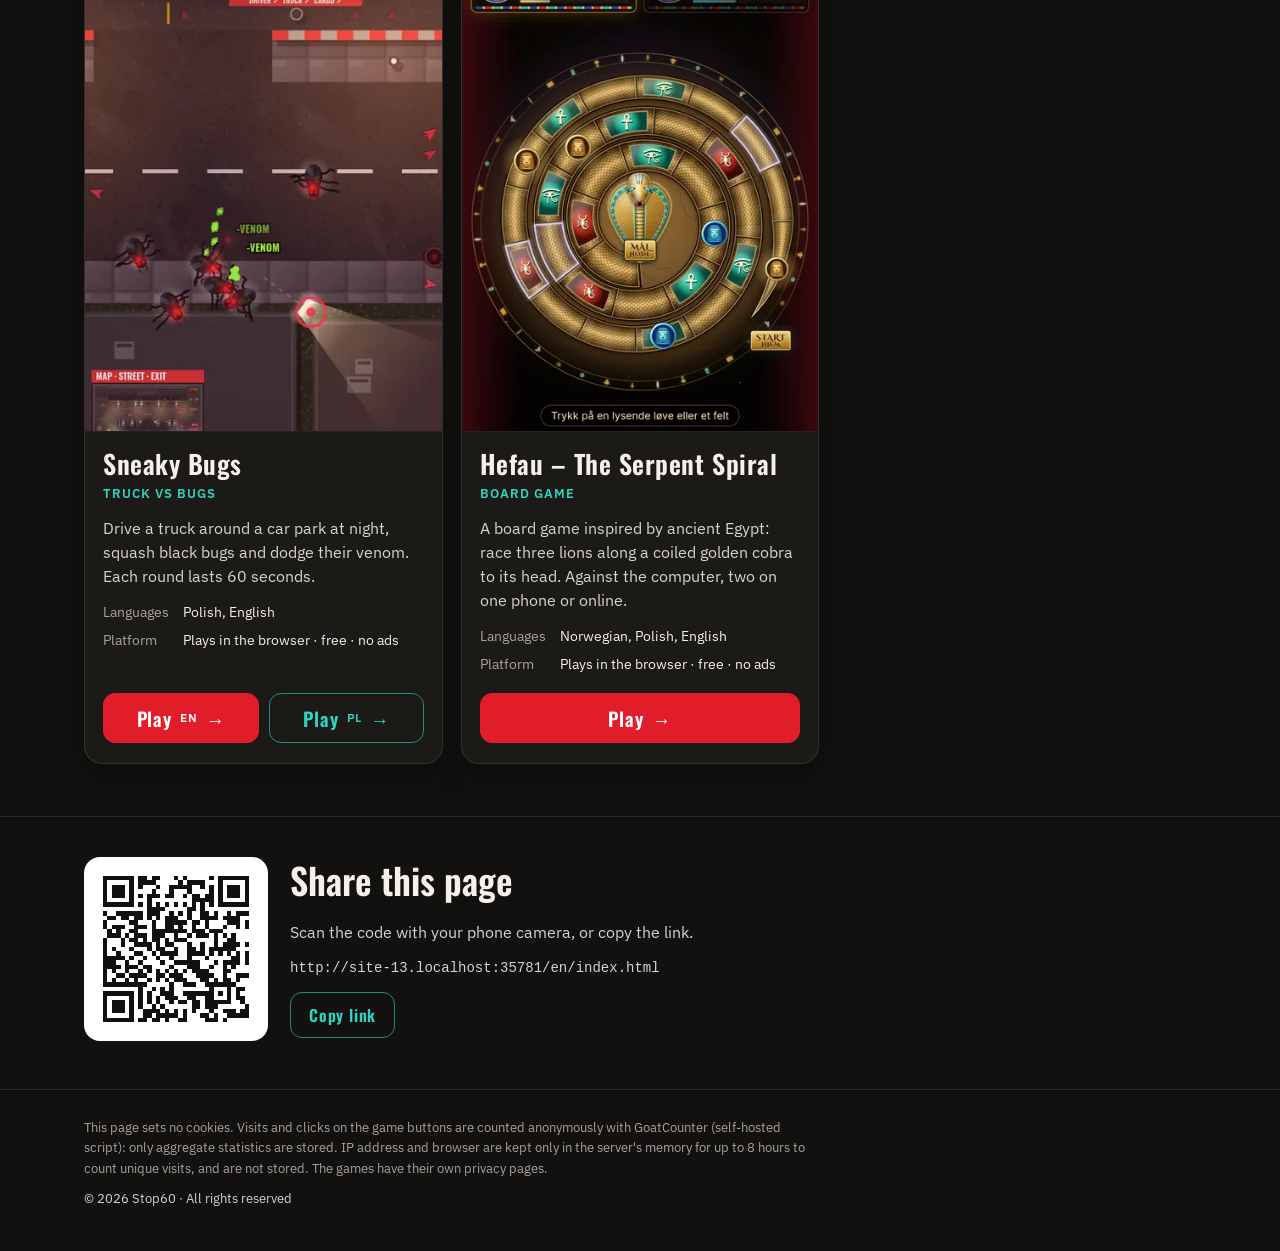
==== commit db4b5bfb: "Portfolio: Hefau is playable (card with screenshot, NO/PL/EN)" ====
--- a/en/index.html
+++ b/en/index.html
@@ -128,7 +128,7 @@
 <meta name="twitter:description" content="Small phone games from Stop60 that you start straight in your browser. No install, no account, no payment – completely free for everyone."/>
 <meta name="twitter:image" content="https://stop60.no/portfolio-test/assets/og-en.jpg?v=4"/>
 <meta name="twitter:image:alt" content="Stop60 – Small free browser games"/>
-<script type="application/ld+json">{"@context":"https://schema.org","@graph":[{"@type":"Organization","@id":"https://stop60.no/#org","name":"Stop60","url":"https://stop60.no/","logo":"https://stop60.no/assets/apple-touch-icon.png"},{"@type":"ItemList","name":"Stop60 – small free browser games","url":"https://stop60.no/portfolio/en/","itemListElement":[{"@type":"ListItem","position":1,"item":{"@type":"VideoGame","name":"POWER","url":"https://stop60.no/power/","description":"A short action game: for 60 seconds you control an electrician on a construction site. Short health and safety reminders appear as you play.","inLanguage":["en"],"image":"https://stop60.no/portfolio-test/assets/img/power-800.webp","operatingSystem":"Any (web browser)","isAccessibleForFree":true,"offers":{"@type":"Offer","price":"0","priceCurrency":"NOK"},"publisher":{"@id":"https://stop60.no/#org"},"author":{"@id":"https://stop60.no/#org"},"gamePlatform":"Web browser","applicationCategory":"GameApplication","playMode":"SinglePlayer"}},{"@type":"ListItem","position":2,"item":{"@type":"VideoGame","name":"STRØM","url":"https://stop60.no/strom/","description":"The Norwegian version of POWER, with short reminders based on Norwegian HMS (health and safety) rules.","inLanguage":["nb"],"image":"https://stop60.no/portfolio-test/assets/img/strom-800.webp","operatingSystem":"Any (web browser)","isAccessibleForFree":true,"offers":{"@type":"Offer","price":"0","priceCurrency":"NOK"},"publisher":{"@id":"https://stop60.no/#org"},"author":{"@id":"https://stop60.no/#org"},"gamePlatform":"Web browser","applicationCategory":"GameApplication","playMode":"SinglePlayer"}},{"@type":"ListItem","position":3,"item":{"@type":"VideoGame","name":"PRĄD","url":"https://stop60.no/prad/","description":"The Polish version of POWER, with short reminders based on Polish BHP (health and safety) rules.","inLanguage":["pl"],"image":"https://stop60.no/portfolio-test/assets/img/prad-800.webp","operatingSystem":"Any (web browser)","isAccessibleForFree":true,"offers":{"@type":"Offer","price":"0","priceCurrency":"NOK"},"publisher":{"@id":"https://stop60.no/#org"},"author":{"@id":"https://stop60.no/#org"},"gamePlatform":"Web browser","applicationCategory":"GameApplication","playMode":"SinglePlayer"}},{"@type":"ListItem","position":4,"item":{"@type":"VideoGame","name":"Sneaky Bugs","url":"https://stop60.no/robaki/","description":"Drive a truck around a car park at night, squash black bugs and dodge their venom. Each round lasts 60 seconds.","inLanguage":["pl","en"],"image":"https://stop60.no/portfolio-test/assets/img/robaki-800.webp","operatingSystem":"Any (web browser)","isAccessibleForFree":true,"offers":{"@type":"Offer","price":"0","priceCurrency":"NOK"},"publisher":{"@id":"https://stop60.no/#org"},"author":{"@id":"https://stop60.no/#org"},"gamePlatform":"Web browser","applicationCategory":"GameApplication","playMode":"SinglePlayer"}}]}]}</script>
+<script type="application/ld+json">{"@context":"https://schema.org","@graph":[{"@type":"Organization","@id":"https://stop60.no/#org","name":"Stop60","url":"https://stop60.no/","logo":"https://stop60.no/assets/apple-touch-icon.png"},{"@type":"ItemList","name":"Stop60 – small free browser games","url":"https://stop60.no/portfolio/en/","itemListElement":[{"@type":"ListItem","position":1,"item":{"@type":"VideoGame","name":"POWER","url":"https://stop60.no/power/","description":"A short action game: for 60 seconds you control an electrician on a construction site. Short health and safety reminders appear as you play.","inLanguage":["en"],"image":"https://stop60.no/portfolio-test/assets/img/power-800.webp","operatingSystem":"Any (web browser)","isAccessibleForFree":true,"offers":{"@type":"Offer","price":"0","priceCurrency":"NOK"},"publisher":{"@id":"https://stop60.no/#org"},"author":{"@id":"https://stop60.no/#org"},"gamePlatform":"Web browser","applicationCategory":"GameApplication","playMode":"SinglePlayer"}},{"@type":"ListItem","position":2,"item":{"@type":"VideoGame","name":"STRØM","url":"https://stop60.no/strom/","description":"The Norwegian version of POWER, with short reminders based on Norwegian HMS (health and safety) rules.","inLanguage":["nb"],"image":"https://stop60.no/portfolio-test/assets/img/strom-800.webp","operatingSystem":"Any (web browser)","isAccessibleForFree":true,"offers":{"@type":"Offer","price":"0","priceCurrency":"NOK"},"publisher":{"@id":"https://stop60.no/#org"},"author":{"@id":"https://stop60.no/#org"},"gamePlatform":"Web browser","applicationCategory":"GameApplication","playMode":"SinglePlayer"}},{"@type":"ListItem","position":3,"item":{"@type":"VideoGame","name":"PRĄD","url":"https://stop60.no/prad/","description":"The Polish version of POWER, with short reminders based on Polish BHP (health and safety) rules.","inLanguage":["pl"],"image":"https://stop60.no/portfolio-test/assets/img/prad-800.webp","operatingSystem":"Any (web browser)","isAccessibleForFree":true,"offers":{"@type":"Offer","price":"0","priceCurrency":"NOK"},"publisher":{"@id":"https://stop60.no/#org"},"author":{"@id":"https://stop60.no/#org"},"gamePlatform":"Web browser","applicationCategory":"GameApplication","playMode":"SinglePlayer"}},{"@type":"ListItem","position":4,"item":{"@type":"VideoGame","name":"Sneaky Bugs","url":"https://stop60.no/robaki/","description":"Drive a truck around a car park at night, squash black bugs and dodge their venom. Each round lasts 60 seconds.","inLanguage":["pl","en"],"image":"https://stop60.no/portfolio-test/assets/img/robaki-800.webp","operatingSystem":"Any (web browser)","isAccessibleForFree":true,"offers":{"@type":"Offer","price":"0","priceCurrency":"NOK"},"publisher":{"@id":"https://stop60.no/#org"},"author":{"@id":"https://stop60.no/#org"},"gamePlatform":"Web browser","applicationCategory":"GameApplication","playMode":"SinglePlayer"}},{"@type":"ListItem","position":5,"item":{"@type":"VideoGame","name":"Hefau – The Serpent Spiral","url":"https://stop60.no/hefau/","description":"A board game inspired by ancient Egypt: race three lions along a coiled golden cobra to its head. Against the computer, two on one phone or online.","inLanguage":["nb","pl","en"],"image":"https://stop60.no/portfolio-test/assets/img/hefau-800.webp","operatingSystem":"Any (web browser)","isAccessibleForFree":true,"offers":{"@type":"Offer","price":"0","priceCurrency":"NOK"},"publisher":{"@id":"https://stop60.no/#org"},"author":{"@id":"https://stop60.no/#org"},"gamePlatform":"Web browser","applicationCategory":"GameApplication","playMode":"SinglePlayer"}}]}]}</script>
 <script data-goatcounter="https://jtaczala-games.goatcounter.com/count" async src="../count.js"></script>
 <script defer src="../assets/qrcode.min.js"></script>
 <script defer src="../assets/app.js?v=1"></script>
@@ -162,14 +162,7 @@
 <li class="game" id="strom"><div class="shot"><img src="../assets/img/strom-420.webp" srcset="../assets/img/strom-420.webp 420w, ../assets/img/strom-600.webp 600w, ../assets/img/strom-800.webp 800w" sizes="(min-width:1080px) 360px, (min-width:720px) 46vw, 92vw" width="800" height="1201" loading="lazy" decoding="async" alt="STRØM – screenshot from the game"/></div><div class="body"><h3>STRØM</h3><p class="sub">Electrician on site · Norway</p><p class="desc">The Norwegian version of POWER, with short reminders based on Norwegian HMS (health and safety) rules.</p><dl class="meta"><dt>Languages</dt><dd>Norwegian</dd><dt>Platform</dt><dd>Plays in the browser · free · no ads</dd></dl><div class="acts"><a class="btn" href="/strom/?ref=portfolio" data-gc="portfolio-click-strom" aria-label="Play STRØM">Play</a></div></div></li>
 <li class="game" id="prad"><div class="shot"><img src="../assets/img/prad-420.webp" srcset="../assets/img/prad-420.webp 420w, ../assets/img/prad-600.webp 600w, ../assets/img/prad-800.webp 800w" sizes="(min-width:1080px) 360px, (min-width:720px) 46vw, 92vw" width="800" height="1201" loading="lazy" decoding="async" alt="PRĄD – screenshot from the game"/></div><div class="body"><h3>PRĄD</h3><p class="sub">Electrician on site · Poland</p><p class="desc">The Polish version of POWER, with short reminders based on Polish BHP (health and safety) rules.</p><dl class="meta"><dt>Languages</dt><dd>Polish</dd><dt>Platform</dt><dd>Plays in the browser · free · no ads</dd></dl><div class="acts"><a class="btn" href="/prad/?ref=portfolio" data-gc="portfolio-click-prad" aria-label="Play PRĄD">Play</a></div></div></li>
 <li class="game" id="robaki"><div class="shot"><img src="../assets/img/robaki-en-420.webp" srcset="../assets/img/robaki-en-420.webp 420w, ../assets/img/robaki-en-600.webp 600w, ../assets/img/robaki-en-800.webp 800w" sizes="(min-width:1080px) 360px, (min-width:720px) 46vw, 92vw" width="800" height="1201" loading="lazy" decoding="async" alt="Sneaky Bugs – screenshot from the game"/></div><div class="body"><h3>Sneaky Bugs</h3><p class="sub">Truck vs bugs</p><p class="desc">Drive a truck around a car park at night, squash black bugs and dodge their venom. Each round lasts 60 seconds.</p><dl class="meta"><dt>Languages</dt><dd>Polish, English</dd><dt>Platform</dt><dd>Plays in the browser · free · no ads</dd></dl><div class="acts"><a class="btn" href="/robaki/en/?ref=portfolio" data-gc="portfolio-click-robaki-en" hreflang="en" aria-label="Play EN – Sneaky Bugs, English version">Play <small>EN</small></a><a class="btn alt" href="/robaki/?ref=portfolio" data-gc="portfolio-click-robaki" hreflang="pl" aria-label="Play PL – Sneaky Bugs, Polish version">Play <small>PL</small></a></div></div></li>
-<li class="game" id="hefau"><div class="shot"><svg viewBox="0 0 400 600" aria-hidden="true" focusable="false" xmlns="http://www.w3.org/2000/svg">
-<defs><radialGradient id="sg" cx="50%" cy="50%" r="65%"><stop offset="0" stop-color="#3a2a12"/><stop offset="1" stop-color="#120d07"/></radialGradient></defs>
-<rect width="400" height="600" fill="url(#sg)"/>
-<path d="M214.0,300.0 L214.4,300.6 L214.8,301.1 L215.2,301.8 L215.6,302.4 L215.9,303.1 L216.2,303.8 L216.5,304.5 L216.7,305.3 L216.9,306.1 L217.1,306.9 L217.2,307.7 L217.3,308.5 L217.3,309.4 L217.3,310.3 L217.3,311.2 L217.2,312.1 L217.1,313.0 L216.9,313.9 L216.7,314.8 L216.5,315.8 L216.1,316.7 L215.8,317.6 L215.4,318.6 L214.9,319.5 L214.4,320.4 L213.9,321.3 L213.3,322.2 L212.6,323.1 L211.9,323.9 L211.2,324.8 L210.4,325.6 L209.6,326.4 L208.7,327.1 L207.8,327.9 L206.8,328.6 L205.8,329.2 L204.7,329.9 L203.6,330.5 L202.5,331.0 L201.3,331.5 L200.1,332.0 L198.9,332.4 L197.6,332.8 L196.3,333.1 L195.0,333.4 L193.7,333.6 L192.3,333.8 L190.9,333.9 L189.5,333.9 L188.0,333.9 L186.6,333.8 L185.1,333.7 L183.7,333.5 L182.2,333.2 L180.7,332.9 L179.2,332.5 L177.7,332.1 L176.3,331.6 L174.8,331.0 L173.3,330.3 L171.9,329.6 L170.5,328.8 L169.1,327.9 L167.7,327.0 L166.3,326.0 L165.0,325.0 L163.7,323.9 L162.5,322.7 L161.2,321.5 L160.0,320.2 L158.9,318.8 L157.8,317.4 L156.8,315.9 L155.8,314.4 L154.8,312.8 L153.9,311.2 L153.1,309.5 L152.4,307.8 L151.7,306.0 L151.0,304.2 L150.5,302.3 L150.0,300.4 L149.6,298.5 L149.2,296.6 L148.9,294.6 L148.8,292.6 L148.6,290.5 L148.6,288.5 L148.7,286.4 L148.8,284.4 L149.0,282.3 L149.3,280.2 L149.7,278.1 L150.2,276.0 L150.8,273.9 L151.4,271.8 L152.2,269.7 L153.0,267.7 L153.9,265.6 L154.9,263.6 L156.0,261.6 L157.2,259.7 L158.4,257.8 L159.8,255.9 L161.2,254.1 L162.7,252.3 L164.3,250.5 L166.0,248.8 L167.7,247.2 L169.6,245.6 L171.5,244.1 L173.4,242.6 L175.5,241.3 L177.6,240.0 L179.8,238.7 L182.0,237.6 L184.3,236.5 L186.6,235.5 L189.0,234.6 L191.5,233.8 L194.0,233.1 L196.5,232.5 L199.1,232.0 L201.7,231.5 L204.3,231.2 L207.0,231.0 L209.7,230.9 L212.4,230.9 L215.1,231.0 L217.9,231.2 L220.6,231.5 L223.4,231.9 L226.1,232.4 L228.8,233.1 L231.6,233.8 L234.3,234.7 L236.9,235.7 L239.6,236.8 L242.2,237.9 L244.8,239.3 L247.4,240.7 L249.9,242.2 L252.4,243.8 L254.8,245.6 L257.2,247.4 L259.5,249.3 L261.7,251.4 L263.9,253.5 L266.0,255.7 L268.0,258.0 L269.9,260.5 L271.8,263.0 L273.5,265.5 L275.2,268.2 L276.8,270.9 L278.3,273.8 L279.6,276.6 L280.9,279.6 L282.0,282.6 L283.1,285.7 L284.0,288.8 L284.8,292.0 L285.5,295.2 L286.0,298.5 L286.5,301.7 L286.8,305.1 L287.0,308.4 L287.0,311.8 L286.9,315.2 L286.7,318.6 L286.4,322.0 L285.9,325.4 L285.3,328.8 L284.5,332.2 L283.6,335.6 L282.6,338.9 L281.4,342.3 L280.2,345.6 L278.7,348.8 L277.2,352.0 L275.5,355.2 L273.7,358.3 L271.7,361.4 L269.6,364.4 L267.4,367.3 L265.1,370.1 L262.7,372.9 L260.1,375.6 L257.5,378.2 L254.7,380.7 L251.8,383.1 L248.8,385.4 L245.7,387.6 L242.5,389.7 L239.2,391.6 L235.9,393.5 L232.4,395.2 L228.9,396.8 L225.3,398.2 L221.6,399.6 L217.8,400.7 L214.0,401.8 L210.2,402.7 L206.3,403.4 L202.3,404.0 L198.4,404.5 L194.3,404.8 L190.3,404.9 L186.2,404.9 L182.2,404.8 L178.1,404.4 L174.0,403.9 L169.9,403.3 L165.9,402.5 L161.8,401.5 L157.8,400.4 L153.8,399.1 L149.9,397.7 L146.0,396.1 L142.1,394.3 L138.3,392.4 L134.6,390.3 L130.9,388.1 L127.3,385.7 L123.8,383.2 L120.3,380.6 L117.0,377.8 L113.8,374.8 L110.6,371.7 L107.6,368.5 L104.7,365.2 L101.9,361.8 L99.2,358.2 L96.7,354.5 L94.3,350.7 L92.0,346.8 L89.9,342.8 L87.9,338.7 L86.1,334.5 L84.5,330.3 L83.0,325.9 L81.6,321.5 L80.5,317.0 L79.5,312.5 L78.6,307.9 L78.0,303.3 L77.5,298.6 L77.2,293.9 L77.1,289.2 L77.1,284.5 L77.4,279.7 L77.8,274.9 L78.5,270.2 L79.3,265.5 L80.2,260.7 L81.4,256.0 L82.8,251.4 L84.3,246.7 L86.1,242.2 L88.0,237.6 L90.0,233.2 L92.3,228.8 L94.8,224.5 L97.4,220.2 L100.2,216.1 L103.1,212.0 L106.2,208.1 L109.5,204.3 L112.9,200.5 L116.5,197.0 L120.3,193.5 L124.1,190.2 L128.1,187.0 L132.3,183.9 L136.6,181.0 L141.0,178.3 L145.5,175.7 L150.1,173.3 L154.8,171.1 L159.7,169.1 L164.6,167.2 L169.6,165.5 L174.7,164.0 L179.8,162.7 L185.0,161.6 L190.3,160.7 L195.6,160.0 L200.9,159.5 L206.3,159.2 L211.7,159.1 L217.2,159.2 L222.6,159.5 L228.0,160.1 L233.5,160.8 L238.9,161.8 L244.3,162.9 L249.6,164.3 L254.9,165.9 L260.2,167.7 L265.4,169.7 L270.5,171.9 L275.6,174.3 L280.6,176.9 L285.5,179.7 L290.3,182.7 L295.0,185.9 L299.6,189.3 L304.0,192.9 L308.4,196.6 L312.6,200.6 L316.6,204.7 L320.5,208.9 L324.3,213.3 L327.9,217.9 L331.3,222.6 L334.5,227.5 L337.6,232.5 L340.5,237.6 L343.2,242.9 L345.7,248.2 L347.9,253.7 L350.0,259.3 L351.9,264.9 L353.6,270.7 L355.0,276.5 L356.2,282.4 L357.2,288.3 L358.0,294.3 L358.5,300.4 L358.8,306.4 L358.9,312.5 L358.8,318.6 L358.4,324.8 L357.7,330.9 L356.9,337.0 L355.8,343.1 L354.4,349.1 L352.9,355.1 L351.0,361.1 L349.0,367.0 L346.7,372.8 L344.2,378.6 L341.5,384.3 L338.5,389.8 L335.4,395.3 L332.0,400.7 L328.4,405.9 L324.6,411.1 L320.6,416.0 L316.3,420.9 L311.9,425.6 L307.3,430.1 L302.6,434.4 L297.6,438.6 L292.5,442.6 L287.2,446.4 L281.7,450.0 L276.1,453.4 L270.4,456.6 L264.5,459.6 L258.5,462.4 L252.4,464.9 L246.2,467.2 L239.9,469.3 L233.5,471.1 L227.0,472.7 L220.4,474.0 L213.8,475.1 L207.1,476.0 L200.4,476.6 L193.6,476.9 L186.9,476.9 L180.1,476.7 L173.3,476.3 L166.5,475.6 L159.7,474.6 L152.9,473.3 L146.2,471.8 L139.5,470.1 L132.9,468.1 L126.4,465.8 L119.9,463.2 L113.5,460.4 L107.2,457.4 L101.0,454.1 L95.0,450.6 L89.0,446.8 L83.2,442.8 L77.6,438.6 L72.1,434.1 L66.7,429.4 L61.6,424.5 L56.6,419.4 L51.8,414.1 L47.1,408.7 L42.7,403.0 L38.5,397.1 L34.6,391.1 L30.8,384.9 L27.3,378.6 L24.0,372.1 L21.0,365.5 L18.2,358.7 L15.7,351.8 L13.4,344.9 L11.4,337.8 L9.6,330.6 L8.2,323.4 L7.0,316.1 L6.1,308.7 L5.4,301.3 L5.1,293.9 L5.0,286.4 L5.3,278.9 L5.8,271.4 L6.6,263.9 L7.7,256.5 L9.0,249.1 L10.7,241.7 L12.7,234.3 L14.9,227.1 L17.4,219.9 L20.2,212.8 L23.3,205.8 L26.6,198.9 L30.2,192.1 L34.1,185.4 L38.3,178.9 L42.7,172.5 L47.3,166.3 L52.2,160.3 L57.4,154.4 L62.7,148.8 L68.3,143.3 L74.1,138.1 L80.2,133.0 L86.4,128.2 L92.8,123.6 L99.4,119.2 L106.2,115.1 L113.1,111.3 L120.2,107.7 L127.5,104.4 L134.9,101.3 L142.4,98.6 L150.0,96.1 L157.7,93.9 L165.6,92.0 L173.5,90.4 L181.5,89.1 L189.5,88.1 L197.6,87.4 L205.7,87.1 L213.9,87.0 L222.1,87.2 L230.2,87.8 L238.4,88.7 L246.5,89.9 L254.6,91.4 L262.7,93.2 L270.7,95.3 L278.6,97.8 L286.5,100.5 L294.2,103.6 L301.8,106.9 L309.4,110.6 L316.8,114.5 L324.0,118.8 L331.1,123.3 L338.0,128.1 L344.8,133.1 L351.3,138.5 L357.7,144.0 L363.9,149.9 L369.8,156.0 L375.6,162.3 L381.0,168.8 L386.3,175.6 L391.3,182.6 L396.0,189.8 L400.5,197.1 L404.6,204.7 L408.5,212.4 L412.1,220.3 L415.5,228.3 L418.5,236.4 L421.1,244.7 L423.5,253.1 L425.6,261.6 L427.3,270.2 L428.7,278.9 L429.8,287.6 L430.6,296.4 L431.0,305.2 L431.0,314.0 L430.8,322.9 L430.2,331.8 L429.2,340.6 L427.9,349.4 L426.3,358.2 L424.3,366.9 L422.0,375.6 L419.4,384.2 L416.4,392.7 L413.1,401.0 L409.5,409.3 L405.6,417.4 L401.3,425.4 L396.7,433.3 L391.8,441.0 L386.7,448.5 L381.2,455.8 L375.4,462.9 L369.4,469.8 L363.1,476.4 L356.5,482.9 L349.7,489.1 L342.6,495.0 L335.3,500.7 L327.8,506.1 L320.0,511.2 L312.1,516.0 L303.9,520.5 L295.6,524.7 L287.1,528.6 L278.5,532.2 L269.7,535.4 L260.7,538.4 L251.7,540.9 L242.5,543.2 L233.2,545.0 L223.9,546.6 L214.5,547.7 L205.0,548.6 L195.5,549.0 L186.0,549.1 L176.4,548.8 L166.9,548.2 L157.4,547.1 L147.9,545.8 L138.4,544.0 L129.0,541.9 L119.7,539.4 L110.5,536.6 L101.3,533.4 L92.3,529.9 L83.4,526.0 L74.6,521.8 L66.0,517.2 L57.6,512.3 L49.3,507.0 L41.2,501.5 L33.4,495.6 L25.7,489.4 L18.3,482.9 L11.1,476.2 L4.2,469.1 L-2.5,461.8 L-8.8,454.2 L-14.9,446.3 L-20.7,438.3 L-26.2,429.9 L-31.4,421.4 L-36.3,412.7 L-40.8,403.7 L-45.0,394.6 L-48.9,385.3 L-52.4,375.9 L-55.5,366.3 L-58.3,356.6 L-60.7,346.8 L-62.7,336.8 L-64.4,326.8 L-65.6,316.7 L-66.5,306.6 L-67.0,296.4 L-67.1,286.2 L-66.9,275.9 L-66.2,265.7 L-65.1,255.5 L-63.6,245.3 L-61.8,235.2 L-59.5,225.1 L-56.9,215.1 L-53.9,205.2 L-50.5,195.4 L-46.7,185.7 L-42.6,176.2 L-38.0,166.8 L-33.2,157.6 L-27.9,148.5 L-22.3,139.7 L-16.4,131.1 L-10.1,122.6 L-3.5,114.4 L3.4,106.5 L10.7,98.8 L18.2,91.4 L26.0,84.3 L34.1,77.4 L42.5,70.9 L51.1,64.7 L60.0,58.8 L69.1,53.2 L78.4,48.0 L88.0,43.1 L97.7,38.6 L107.6,34.5 L117.7,30.7 L127.9,27.4 L138.3,24.4 L148.8,21.8 L159.4,19.6 L170.1,17.8 L180.9,16.5 L191.7,15.5 L202.6,14.9 L213.5,14.8 L224.4,15.1 L235.3,15.8 L246.2,16.9 L257.1,18.5 L267.9,20.4 L278.6,22.8 L289.3,25.6 L299.9,28.8 L310.3,32.4 L320.6,36.4 L330.8,40.8 L340.8,45.6 L350.7,50.8 L360.3,56.4 L369.8,62.3 L379.0,68.6 L388.0,75.3 L396.7,82.3 L405.2,89.7 L413.4,97.4 L421.3,105.4 L428.9,113.7 L436.2,122.3 L443.2,131.2 L449.8,140.4 L456.1,149.8 L462.1,159.5 L467.6,169.4 L472.8,179.6 L477.7,189.9 L482.1,200.4 L486.1,211.2 L489.7,222.0 L492.9,233.1 L495.7,244.2 L498.0,255.5 L499.9,266.8 L501.4,278.3 L502.5,289.8 L503.1,301.4 L503.2,313.0 L503.0,324.6 L502.2,336.2 L501.1,347.8 L499.5,359.3 L497.4,370.8 L494.9,382.2 L492.0,393.6 L488.6,404.8 L484.8,415.9 L480.6,426.9 L475.9,437.7 L470.8,448.3 L465.3,458.8 L459.4,469.1 L453.2,479.1 L446.5,488.9 L439.4,498.5 L432.0,507.8 L424.2,516.8 L416.1,525.5 L407.6,533.9 L398.8,542.0 L389.7,549.8 L380.2,557.2 L370.5,564.3 L360.5,571.0 L350.3,577.3 L339.8,583.2 L329.0,588.7 L318.1,593.9 L306.9,598.6 L295.6,602.9 L284.0,606.7 L272.4,610.1 L260.5,613.1 L248.6,615.6 L236.6,617.7 L224.4,619.3 L212.2,620.4 L200.0,621.1" fill="none" stroke="#5c4320" stroke-width="22" stroke-linecap="round"/>
-<path d="M214.0,300.0 L214.4,300.6 L214.8,301.1 L215.2,301.8 L215.6,302.4 L215.9,303.1 L216.2,303.8 L216.5,304.5 L216.7,305.3 L216.9,306.1 L217.1,306.9 L217.2,307.7 L217.3,308.5 L217.3,309.4 L217.3,310.3 L217.3,311.2 L217.2,312.1 L217.1,313.0 L216.9,313.9 L216.7,314.8 L216.5,315.8 L216.1,316.7 L215.8,317.6 L215.4,318.6 L214.9,319.5 L214.4,320.4 L213.9,321.3 L213.3,322.2 L212.6,323.1 L211.9,323.9 L211.2,324.8 L210.4,325.6 L209.6,326.4 L208.7,327.1 L207.8,327.9 L206.8,328.6 L205.8,329.2 L204.7,329.9 L203.6,330.5 L202.5,331.0 L201.3,331.5 L200.1,332.0 L198.9,332.4 L197.6,332.8 L196.3,333.1 L195.0,333.4 L193.7,333.6 L192.3,333.8 L190.9,333.9 L189.5,333.9 L188.0,333.9 L186.6,333.8 L185.1,333.7 L183.7,333.5 L182.2,333.2 L180.7,332.9 L179.2,332.5 L177.7,332.1 L176.3,331.6 L174.8,331.0 L173.3,330.3 L171.9,329.6 L170.5,328.8 L169.1,327.9 L167.7,327.0 L166.3,326.0 L165.0,325.0 L163.7,323.9 L162.5,322.7 L161.2,321.5 L160.0,320.2 L158.9,318.8 L157.8,317.4 L156.8,315.9 L155.8,314.4 L154.8,312.8 L153.9,311.2 L153.1,309.5 L152.4,307.8 L151.7,306.0 L151.0,304.2 L150.5,302.3 L150.0,300.4 L149.6,298.5 L149.2,296.6 L148.9,294.6 L148.8,292.6 L148.6,290.5 L148.6,288.5 L148.7,286.4 L148.8,284.4 L149.0,282.3 L149.3,280.2 L149.7,278.1 L150.2,276.0 L150.8,273.9 L151.4,271.8 L152.2,269.7 L153.0,267.7 L153.9,265.6 L154.9,263.6 L156.0,261.6 L157.2,259.7 L158.4,257.8 L159.8,255.9 L161.2,254.1 L162.7,252.3 L164.3,250.5 L166.0,248.8 L167.7,247.2 L169.6,245.6 L171.5,244.1 L173.4,242.6 L175.5,241.3 L177.6,240.0 L179.8,238.7 L182.0,237.6 L184.3,236.5 L186.6,235.5 L189.0,234.6 L191.5,233.8 L194.0,233.1 L196.5,232.5 L199.1,232.0 L201.7,231.5 L204.3,231.2 L207.0,231.0 L209.7,230.9 L212.4,230.9 L215.1,231.0 L217.9,231.2 L220.6,231.5 L223.4,231.9 L226.1,232.4 L228.8,233.1 L231.6,233.8 L234.3,234.7 L236.9,235.7 L239.6,236.8 L242.2,237.9 L244.8,239.3 L247.4,240.7 L249.9,242.2 L252.4,243.8 L254.8,245.6 L257.2,247.4 L259.5,249.3 L261.7,251.4 L263.9,253.5 L266.0,255.7 L268.0,258.0 L269.9,260.5 L271.8,263.0 L273.5,265.5 L275.2,268.2 L276.8,270.9 L278.3,273.8 L279.6,276.6 L280.9,279.6 L282.0,282.6 L283.1,285.7 L284.0,288.8 L284.8,292.0 L285.5,295.2 L286.0,298.5 L286.5,301.7 L286.8,305.1 L287.0,308.4 L287.0,311.8 L286.9,315.2 L286.7,318.6 L286.4,322.0 L285.9,325.4 L285.3,328.8 L284.5,332.2 L283.6,335.6 L282.6,338.9 L281.4,342.3 L280.2,345.6 L278.7,348.8 L277.2,352.0 L275.5,355.2 L273.7,358.3 L271.7,361.4 L269.6,364.4 L267.4,367.3 L265.1,370.1 L262.7,372.9 L260.1,375.6 L257.5,378.2 L254.7,380.7 L251.8,383.1 L248.8,385.4 L245.7,387.6 L242.5,389.7 L239.2,391.6 L235.9,393.5 L232.4,395.2 L228.9,396.8 L225.3,398.2 L221.6,399.6 L217.8,400.7 L214.0,401.8 L210.2,402.7 L206.3,403.4 L202.3,404.0 L198.4,404.5 L194.3,404.8 L190.3,404.9 L186.2,404.9 L182.2,404.8 L178.1,404.4 L174.0,403.9 L169.9,403.3 L165.9,402.5 L161.8,401.5 L157.8,400.4 L153.8,399.1 L149.9,397.7 L146.0,396.1 L142.1,394.3 L138.3,392.4 L134.6,390.3 L130.9,388.1 L127.3,385.7 L123.8,383.2 L120.3,380.6 L117.0,377.8 L113.8,374.8 L110.6,371.7 L107.6,368.5 L104.7,365.2 L101.9,361.8 L99.2,358.2 L96.7,354.5 L94.3,350.7 L92.0,346.8 L89.9,342.8 L87.9,338.7 L86.1,334.5 L84.5,330.3 L83.0,325.9 L81.6,321.5 L80.5,317.0 L79.5,312.5 L78.6,307.9 L78.0,303.3 L77.5,298.6 L77.2,293.9 L77.1,289.2 L77.1,284.5 L77.4,279.7 L77.8,274.9 L78.5,270.2 L79.3,265.5 L80.2,260.7 L81.4,256.0 L82.8,251.4 L84.3,246.7 L86.1,242.2 L88.0,237.6 L90.0,233.2 L92.3,228.8 L94.8,224.5 L97.4,220.2 L100.2,216.1 L103.1,212.0 L106.2,208.1 L109.5,204.3 L112.9,200.5 L116.5,197.0 L120.3,193.5 L124.1,190.2 L128.1,187.0 L132.3,183.9 L136.6,181.0 L141.0,178.3 L145.5,175.7 L150.1,173.3 L154.8,171.1 L159.7,169.1 L164.6,167.2 L169.6,165.5 L174.7,164.0 L179.8,162.7 L185.0,161.6 L190.3,160.7 L195.6,160.0 L200.9,159.5 L206.3,159.2 L211.7,159.1 L217.2,159.2 L222.6,159.5 L228.0,160.1 L233.5,160.8 L238.9,161.8 L244.3,162.9 L249.6,164.3 L254.9,165.9 L260.2,167.7 L265.4,169.7 L270.5,171.9 L275.6,174.3 L280.6,176.9 L285.5,179.7 L290.3,182.7 L295.0,185.9 L299.6,189.3 L304.0,192.9 L308.4,196.6 L312.6,200.6 L316.6,204.7 L320.5,208.9 L324.3,213.3 L327.9,217.9 L331.3,222.6 L334.5,227.5 L337.6,232.5 L340.5,237.6 L343.2,242.9 L345.7,248.2 L347.9,253.7 L350.0,259.3 L351.9,264.9 L353.6,270.7 L355.0,276.5 L356.2,282.4 L357.2,288.3 L358.0,294.3 L358.5,300.4 L358.8,306.4 L358.9,312.5 L358.8,318.6 L358.4,324.8 L357.7,330.9 L356.9,337.0 L355.8,343.1 L354.4,349.1 L352.9,355.1 L351.0,361.1 L349.0,367.0 L346.7,372.8 L344.2,378.6 L341.5,384.3 L338.5,389.8 L335.4,395.3 L332.0,400.7 L328.4,405.9 L324.6,411.1 L320.6,416.0 L316.3,420.9 L311.9,425.6 L307.3,430.1 L302.6,434.4 L297.6,438.6 L292.5,442.6 L287.2,446.4 L281.7,450.0 L276.1,453.4 L270.4,456.6 L264.5,459.6 L258.5,462.4 L252.4,464.9 L246.2,467.2 L239.9,469.3 L233.5,471.1 L227.0,472.7 L220.4,474.0 L213.8,475.1 L207.1,476.0 L200.4,476.6 L193.6,476.9 L186.9,476.9 L180.1,476.7 L173.3,476.3 L166.5,475.6 L159.7,474.6 L152.9,473.3 L146.2,471.8 L139.5,470.1 L132.9,468.1 L126.4,465.8 L119.9,463.2 L113.5,460.4 L107.2,457.4 L101.0,454.1 L95.0,450.6 L89.0,446.8 L83.2,442.8 L77.6,438.6 L72.1,434.1 L66.7,429.4 L61.6,424.5 L56.6,419.4 L51.8,414.1 L47.1,408.7 L42.7,403.0 L38.5,397.1 L34.6,391.1 L30.8,384.9 L27.3,378.6 L24.0,372.1 L21.0,365.5 L18.2,358.7 L15.7,351.8 L13.4,344.9 L11.4,337.8 L9.6,330.6 L8.2,323.4 L7.0,316.1 L6.1,308.7 L5.4,301.3 L5.1,293.9 L5.0,286.4 L5.3,278.9 L5.8,271.4 L6.6,263.9 L7.7,256.5 L9.0,249.1 L10.7,241.7 L12.7,234.3 L14.9,227.1 L17.4,219.9 L20.2,212.8 L23.3,205.8 L26.6,198.9 L30.2,192.1 L34.1,185.4 L38.3,178.9 L42.7,172.5 L47.3,166.3 L52.2,160.3 L57.4,154.4 L62.7,148.8 L68.3,143.3 L74.1,138.1 L80.2,133.0 L86.4,128.2 L92.8,123.6 L99.4,119.2 L106.2,115.1 L113.1,111.3 L120.2,107.7 L127.5,104.4 L134.9,101.3 L142.4,98.6 L150.0,96.1 L157.7,93.9 L165.6,92.0 L173.5,90.4 L181.5,89.1 L189.5,88.1 L197.6,87.4 L205.7,87.1 L213.9,87.0 L222.1,87.2 L230.2,87.8 L238.4,88.7 L246.5,89.9 L254.6,91.4 L262.7,93.2 L270.7,95.3 L278.6,97.8 L286.5,100.5 L294.2,103.6 L301.8,106.9 L309.4,110.6 L316.8,114.5 L324.0,118.8 L331.1,123.3 L338.0,128.1 L344.8,133.1 L351.3,138.5 L357.7,144.0 L363.9,149.9 L369.8,156.0 L375.6,162.3 L381.0,168.8 L386.3,175.6 L391.3,182.6 L396.0,189.8 L400.5,197.1 L404.6,204.7 L408.5,212.4 L412.1,220.3 L415.5,228.3 L418.5,236.4 L421.1,244.7 L423.5,253.1 L425.6,261.6 L427.3,270.2 L428.7,278.9 L429.8,287.6 L430.6,296.4 L431.0,305.2 L431.0,314.0 L430.8,322.9 L430.2,331.8 L429.2,340.6 L427.9,349.4 L426.3,358.2 L424.3,366.9 L422.0,375.6 L419.4,384.2 L416.4,392.7 L413.1,401.0 L409.5,409.3 L405.6,417.4 L401.3,425.4 L396.7,433.3 L391.8,441.0 L386.7,448.5 L381.2,455.8 L375.4,462.9 L369.4,469.8 L363.1,476.4 L356.5,482.9 L349.7,489.1 L342.6,495.0 L335.3,500.7 L327.8,506.1 L320.0,511.2 L312.1,516.0 L303.9,520.5 L295.6,524.7 L287.1,528.6 L278.5,532.2 L269.7,535.4 L260.7,538.4 L251.7,540.9 L242.5,543.2 L233.2,545.0 L223.9,546.6 L214.5,547.7 L205.0,548.6 L195.5,549.0 L186.0,549.1 L176.4,548.8 L166.9,548.2 L157.4,547.1 L147.9,545.8 L138.4,544.0 L129.0,541.9 L119.7,539.4 L110.5,536.6 L101.3,533.4 L92.3,529.9 L83.4,526.0 L74.6,521.8 L66.0,517.2 L57.6,512.3 L49.3,507.0 L41.2,501.5 L33.4,495.6 L25.7,489.4 L18.3,482.9 L11.1,476.2 L4.2,469.1 L-2.5,461.8 L-8.8,454.2 L-14.9,446.3 L-20.7,438.3 L-26.2,429.9 L-31.4,421.4 L-36.3,412.7 L-40.8,403.7 L-45.0,394.6 L-48.9,385.3 L-52.4,375.9 L-55.5,366.3 L-58.3,356.6 L-60.7,346.8 L-62.7,336.8 L-64.4,326.8 L-65.6,316.7 L-66.5,306.6 L-67.0,296.4 L-67.1,286.2 L-66.9,275.9 L-66.2,265.7 L-65.1,255.5 L-63.6,245.3 L-61.8,235.2 L-59.5,225.1 L-56.9,215.1 L-53.9,205.2 L-50.5,195.4 L-46.7,185.7 L-42.6,176.2 L-38.0,166.8 L-33.2,157.6 L-27.9,148.5 L-22.3,139.7 L-16.4,131.1 L-10.1,122.6 L-3.5,114.4 L3.4,106.5 L10.7,98.8 L18.2,91.4 L26.0,84.3 L34.1,77.4 L42.5,70.9 L51.1,64.7 L60.0,58.8 L69.1,53.2 L78.4,48.0 L88.0,43.1 L97.7,38.6 L107.6,34.5 L117.7,30.7 L127.9,27.4 L138.3,24.4 L148.8,21.8 L159.4,19.6 L170.1,17.8 L180.9,16.5 L191.7,15.5 L202.6,14.9 L213.5,14.8 L224.4,15.1 L235.3,15.8 L246.2,16.9 L257.1,18.5 L267.9,20.4 L278.6,22.8 L289.3,25.6 L299.9,28.8 L310.3,32.4 L320.6,36.4 L330.8,40.8 L340.8,45.6 L350.7,50.8 L360.3,56.4 L369.8,62.3 L379.0,68.6 L388.0,75.3 L396.7,82.3 L405.2,89.7 L413.4,97.4 L421.3,105.4 L428.9,113.7 L436.2,122.3 L443.2,131.2 L449.8,140.4 L456.1,149.8 L462.1,159.5 L467.6,169.4 L472.8,179.6 L477.7,189.9 L482.1,200.4 L486.1,211.2 L489.7,222.0 L492.9,233.1 L495.7,244.2 L498.0,255.5 L499.9,266.8 L501.4,278.3 L502.5,289.8 L503.1,301.4 L503.2,313.0 L503.0,324.6 L502.2,336.2 L501.1,347.8 L499.5,359.3 L497.4,370.8 L494.9,382.2 L492.0,393.6 L488.6,404.8 L484.8,415.9 L480.6,426.9 L475.9,437.7 L470.8,448.3 L465.3,458.8 L459.4,469.1 L453.2,479.1 L446.5,488.9 L439.4,498.5 L432.0,507.8 L424.2,516.8 L416.1,525.5 L407.6,533.9 L398.8,542.0 L389.7,549.8 L380.2,557.2 L370.5,564.3 L360.5,571.0 L350.3,577.3 L339.8,583.2 L329.0,588.7 L318.1,593.9 L306.9,598.6 L295.6,602.9 L284.0,606.7 L272.4,610.1 L260.5,613.1 L248.6,615.6 L236.6,617.7 L224.4,619.3 L212.2,620.4 L200.0,621.1" fill="none" stroke="#d9a441" stroke-width="16" stroke-linecap="round" stroke-dasharray="15 5" opacity=".9"/>
-<circle cx="200.0" cy="621.1" r="15" fill="#d9a441"/><circle cx="205.0" cy="616.1" r="2.6" fill="#120d07"/>
-<circle cx="200" cy="300" r="12" fill="#e11d2a"/>
-</svg><span class="tagl">Coming soon</span></div><div class="body"><h3>Hefau – The Serpent Spiral</h3><p class="sub">Board game</p><p class="desc">A board game inspired by ancient Egypt, where the board is a cobra coiled into a spiral.</p><div class="acts"><span class="soon">Coming soon</span></div></div></li>
+<li class="game" id="hefau"><div class="shot"><img src="../assets/img/hefau-420.webp" srcset="../assets/img/hefau-420.webp 420w, ../assets/img/hefau-600.webp 600w, ../assets/img/hefau-800.webp 800w" sizes="(min-width:1080px) 360px, (min-width:720px) 46vw, 92vw" width="800" height="1201" loading="lazy" decoding="async" alt="Hefau – The Serpent Spiral – screenshot from the game"/></div><div class="body"><h3>Hefau – The Serpent Spiral</h3><p class="sub">Board game</p><p class="desc">A board game inspired by ancient Egypt: race three lions along a coiled golden cobra to its head. Against the computer, two on one phone or online.</p><dl class="meta"><dt>Languages</dt><dd>Norwegian, Polish, English</dd><dt>Platform</dt><dd>Plays in the browser · free · no ads</dd></dl><div class="acts"><a class="btn" href="/hefau/?ref=portfolio" data-gc="portfolio-click-hefau" aria-label="Play Hefau – The Serpent Spiral">Play</a></div></div></li>
 </ul>
 </div></section>
 <section class="share" id="share"><div class="wrap sharebox">
